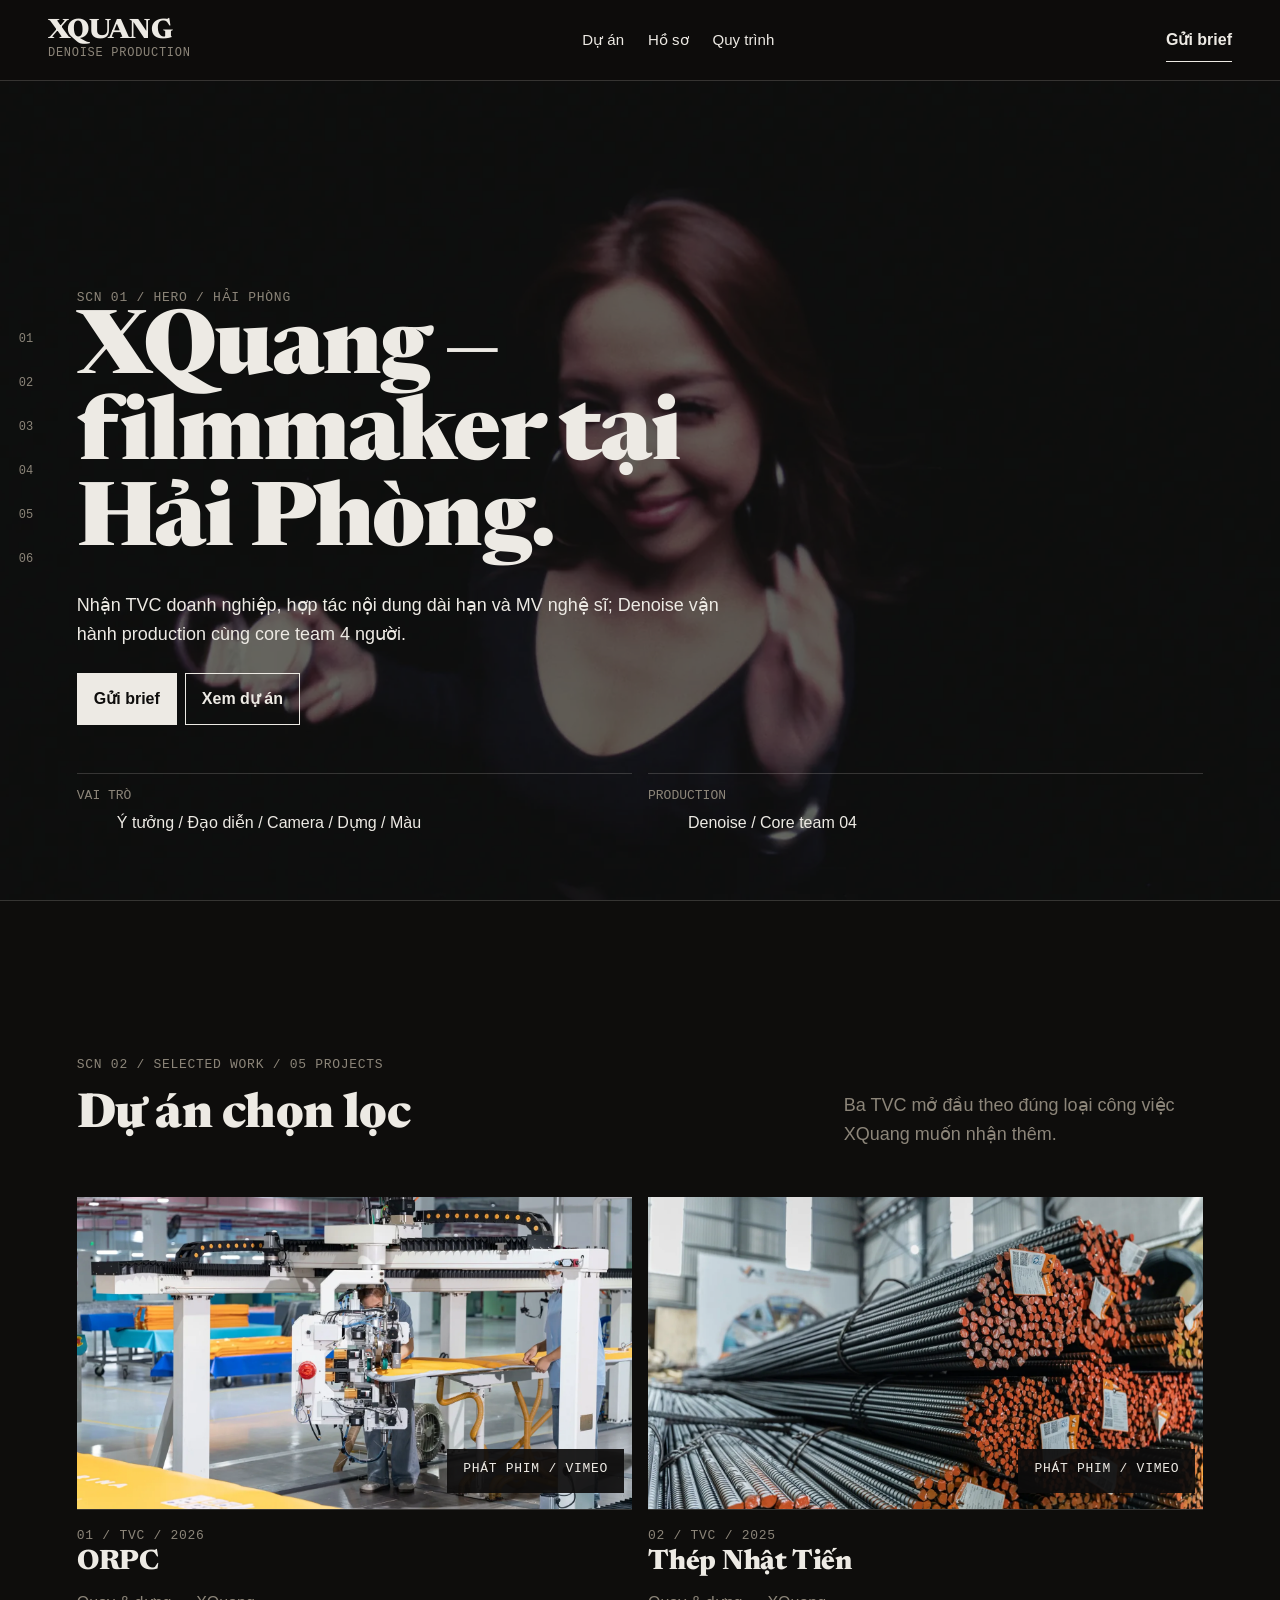
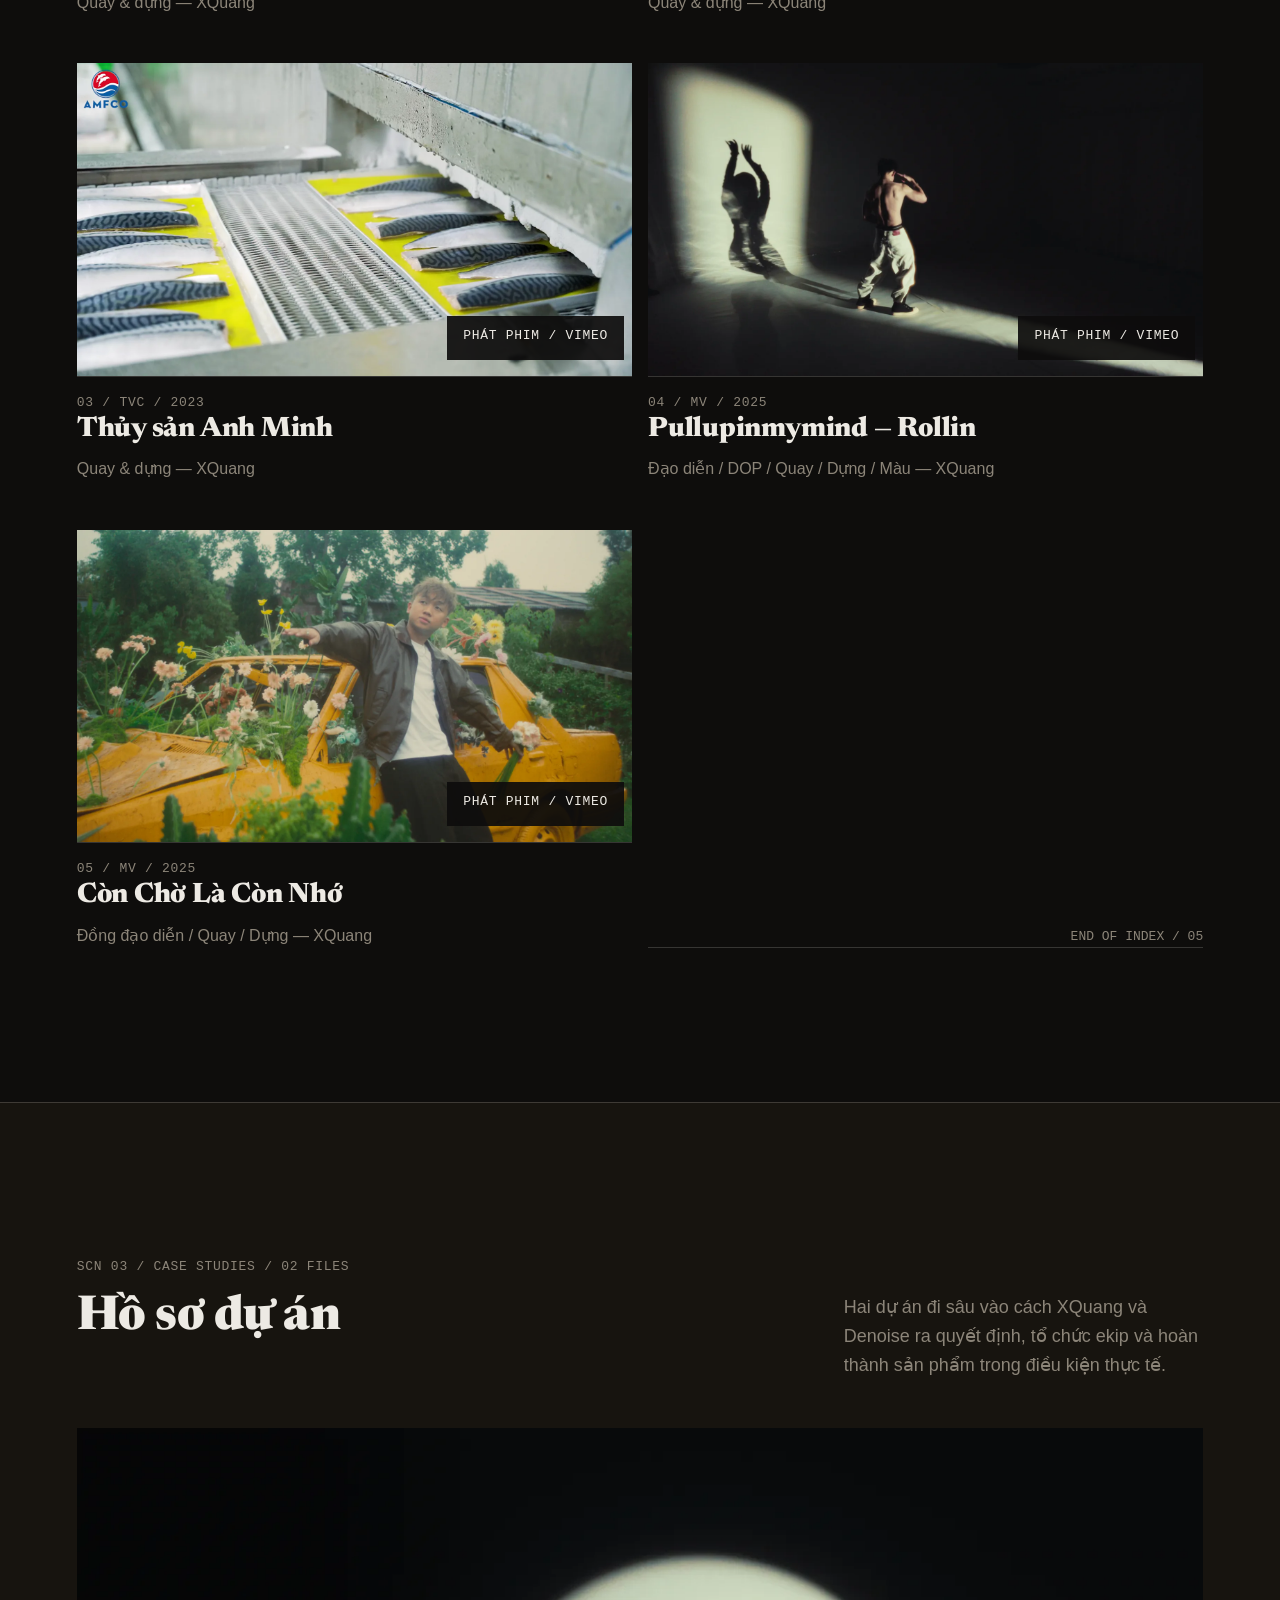
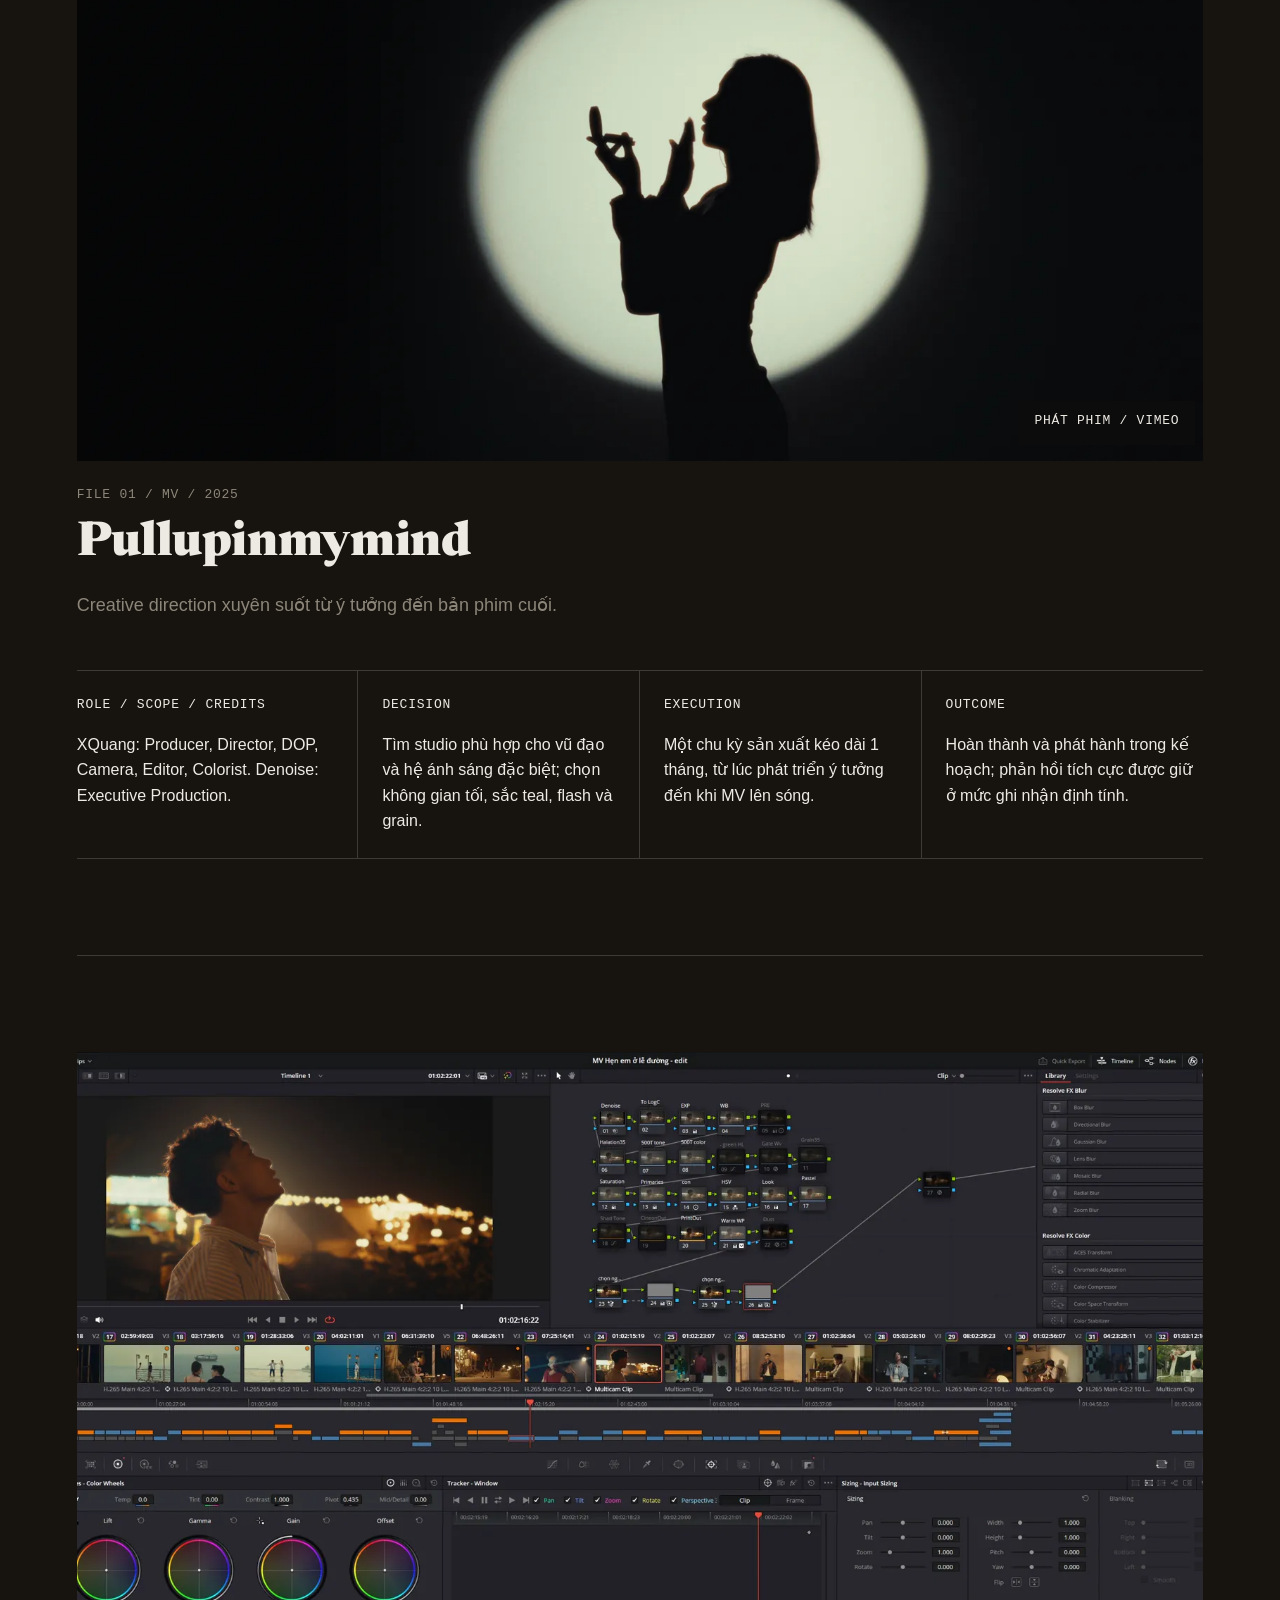
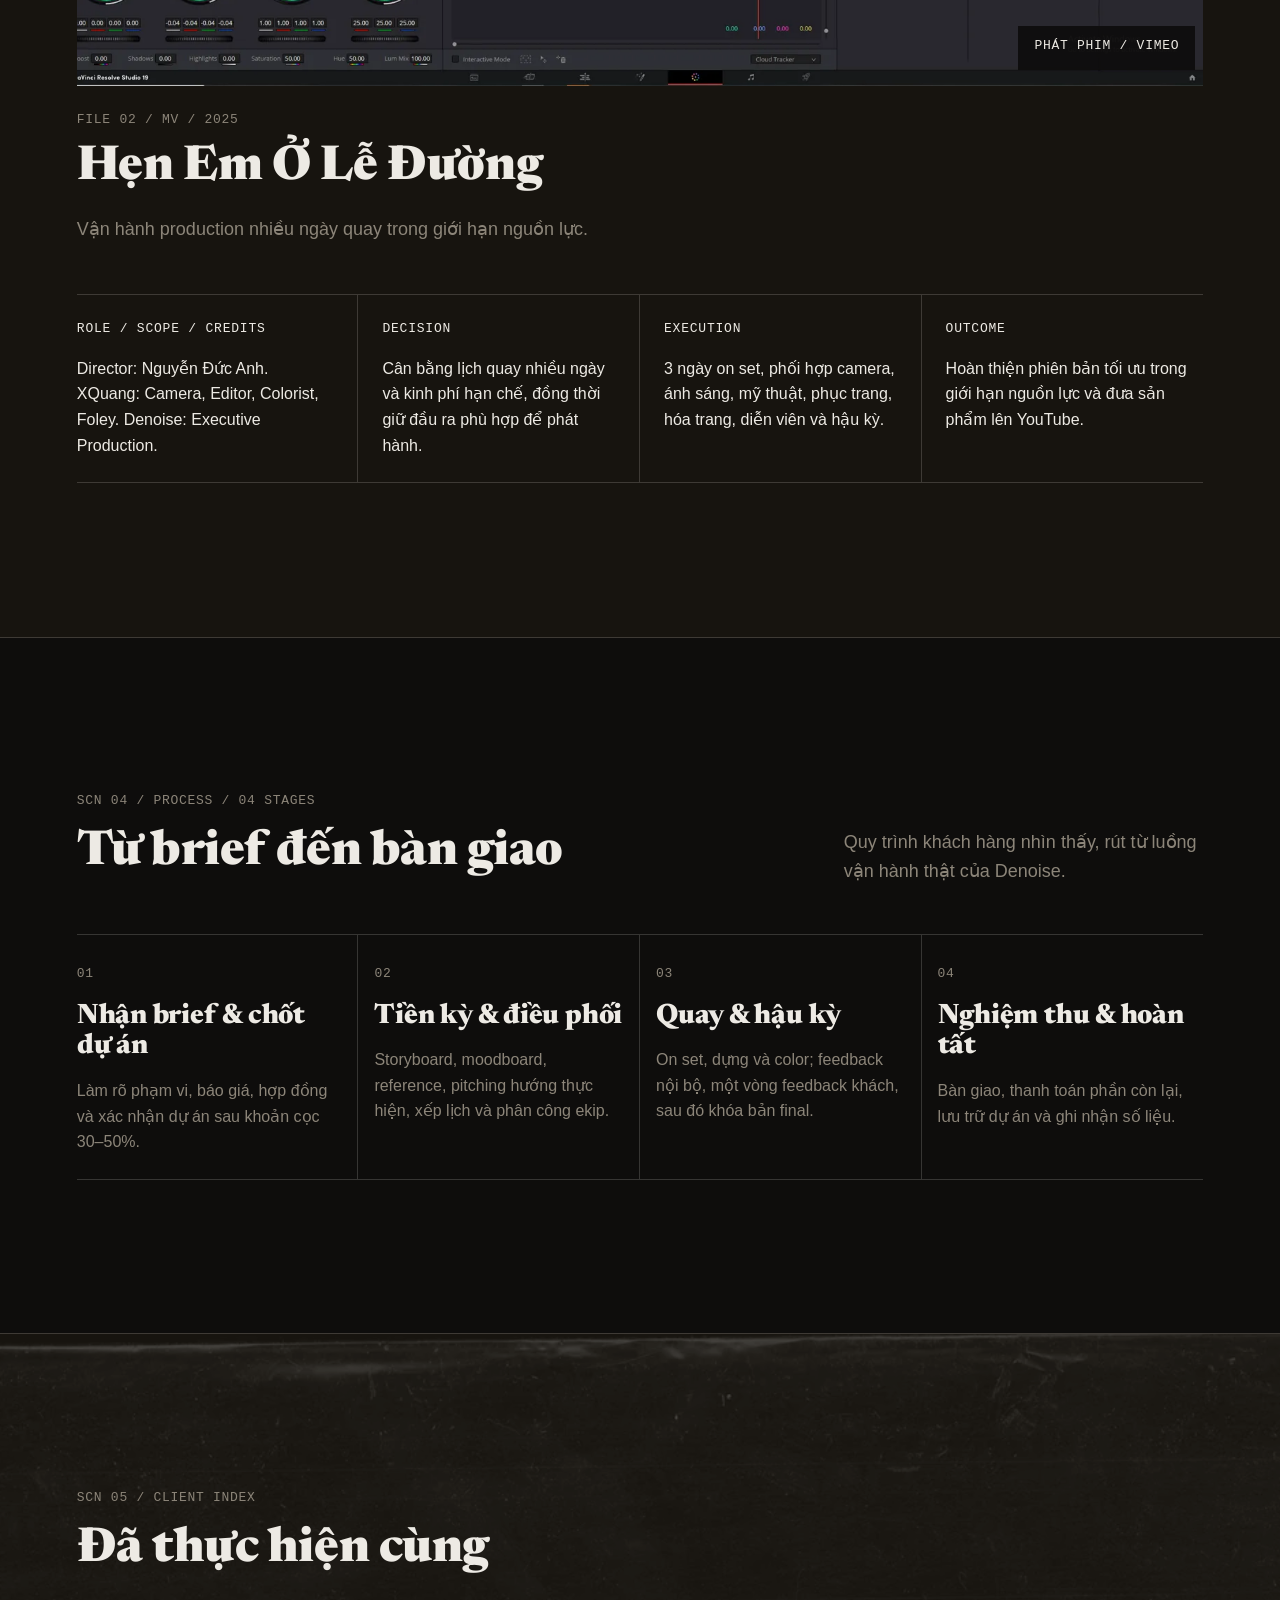
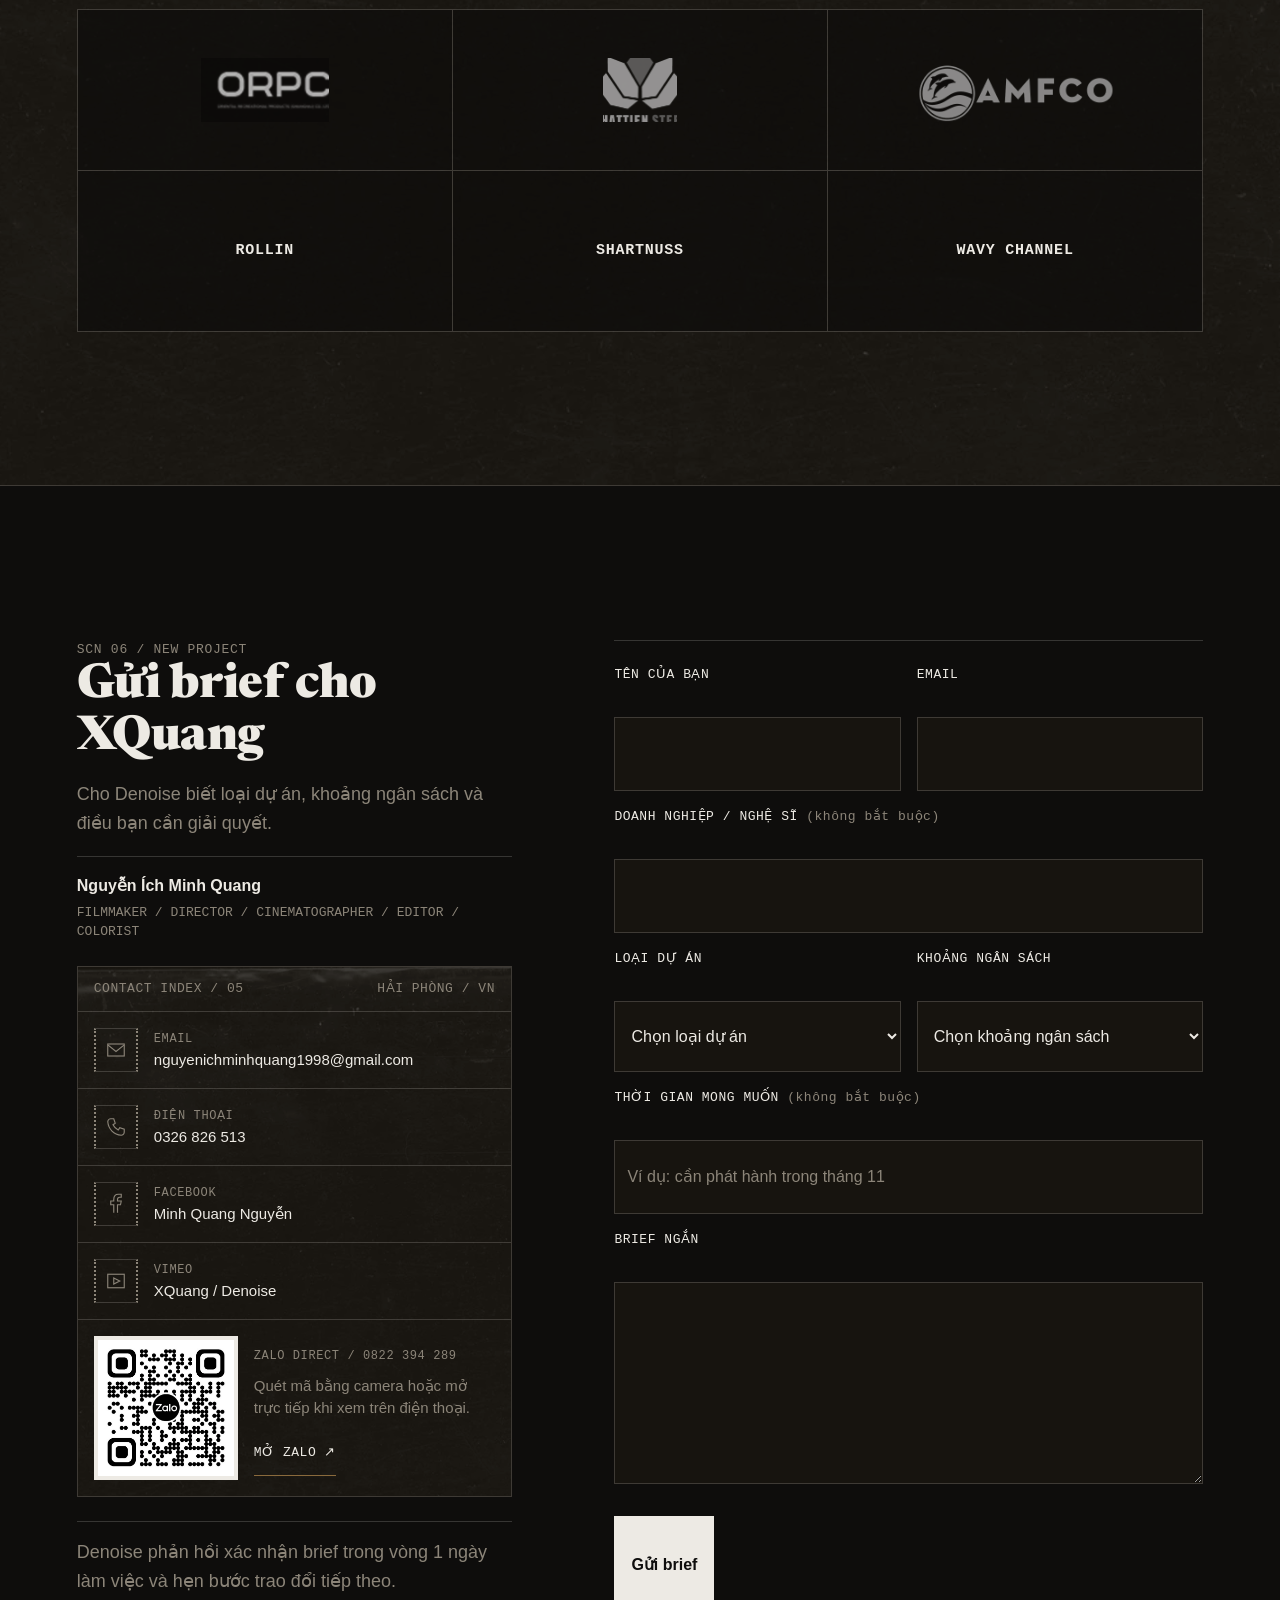
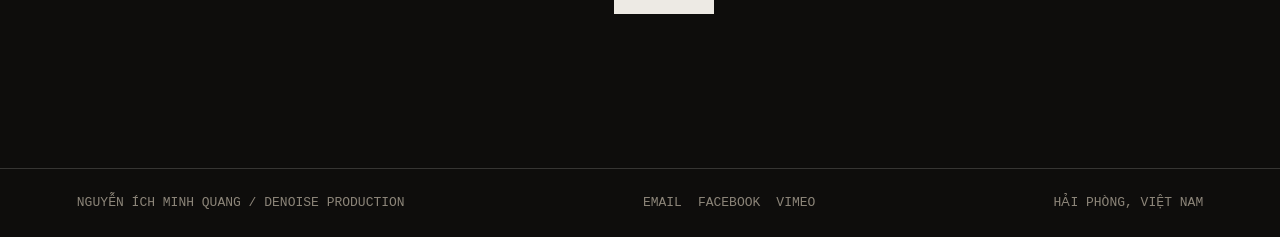
==== index.html @ d40441da "chore: baseline portfolio before final revisions" ====
<!doctype html>
<html lang="vi">
  <head>
    <meta charset="utf-8">
    <meta name="viewport" content="width=device-width, initial-scale=1">
    <meta
      name="description"
      content="Portfolio của XQuang — filmmaker tại Hải Phòng, thực hiện TVC doanh nghiệp, nội dung dài hạn và MV cùng Denoise Production."
    >
    <title>XQuang — Director / Cinematographer</title>
    <link rel="preload" href="assets/images/hero-poster.webp" as="image" type="image/webp" fetchpriority="high">
    <link rel="preload" href="assets/fonts/newsreader-variable.woff2" as="font" type="font/woff2" crossorigin>
    <link rel="stylesheet" href="style.css">
    <script src="script.js" defer></script>
  </head>
  <body>
    <a class="skip-link" href="#main-content">Bỏ qua điều hướng</a>

    <header class="site-header">
      <div class="site-header__inner">
        <a class="brand" href="#hero" aria-label="XQuang / Denoise Production — về đầu trang">
          <span class="brand__name">XQUANG</span>
          <span class="brand__credit">Denoise Production</span>
        </a>

        <nav class="site-nav" aria-label="Điều hướng chính">
          <a href="#selected-work">Dự án</a>
          <a href="#case-studies">Hồ sơ</a>
          <a href="#process">Quy trình</a>
        </nav>

        <a class="header-cta" href="#brief">Gửi brief</a>
      </div>
    </header>

    <nav class="production-rail" aria-label="Production log">
      <a href="#hero" aria-label="01 — Hero">01</a>
      <a href="#selected-work" aria-label="02 — Selected Work">02</a>
      <a href="#case-studies" aria-label="03 — Case Studies">03</a>
      <a href="#process" aria-label="04 — Quy trình">04</a>
      <a href="#clients" aria-label="05 — Khách hàng">05</a>
      <a href="#brief" aria-label="06 — Gửi brief">06</a>
    </nav>

    <main id="main-content" tabindex="-1">
      <section class="hero" id="hero" aria-labelledby="hero-title">
        <div class="hero__media">
          <video
            id="hero-video"
            muted
            loop
            playsinline
            poster="assets/images/hero-poster.webp"
            preload="metadata"
            data-desktop-src="assets/video/hero-desktop.mp4"
            data-mobile-src="assets/video/hero-mobile.mp4"
            aria-hidden="true"
          ></video>
        </div>

        <div class="hero__content page-shell">
          <p class="section-kicker">SCN 01 / HERO / HẢI PHÒNG</p>
          <h1 id="hero-title">XQuang — filmmaker tại Hải Phòng.</h1>
          <p class="hero__positioning">
            Nhận TVC doanh nghiệp, hợp tác nội dung dài hạn và MV nghệ sĩ;
            Denoise vận hành production cùng core team 4 người.
          </p>
          <div class="hero__actions">
            <a class="button button--primary" href="#brief">Gửi brief</a>
            <a class="button button--secondary" href="#selected-work">Xem dự án</a>
          </div>
          <dl class="hero__meta">
            <div>
              <dt>Vai trò</dt>
              <dd>Ý tưởng / Đạo diễn / Camera / Dựng / Màu</dd>
            </div>
            <div>
              <dt>Production</dt>
              <dd>Denoise / Core team 04</dd>
            </div>
          </dl>
        </div>
      </section>

      <section class="section page-shell" id="selected-work" aria-labelledby="work-title">
        <header class="section-heading">
          <p class="section-kicker">SCN 02 / SELECTED WORK / 05 PROJECTS</p>
          <h2 id="work-title">Dự án chọn lọc</h2>
          <p>Ba TVC mở đầu theo đúng loại công việc XQuang muốn nhận thêm.</p>
        </header>

        <div class="work-grid">
          <article class="project-card" id="work-orpc">
            <button
              class="project-card__media video-facade"
              type="button"
              data-vimeo-id="1224514252"
              data-video-title="ORPC — TVC"
              aria-label="Phát TVC ORPC trên Vimeo"
            >
              <img src="assets/images/work-orpc.webp" alt="" width="1600" height="900" loading="lazy" decoding="async">
              <span class="video-facade__label">Phát phim / Vimeo</span>
            </button>
            <div class="project-card__body">
              <p class="project-card__index">01 / TVC / 2026</p>
              <h3>ORPC</h3>
              <p>Quay & dựng — XQuang</p>
            </div>
          </article>

          <article class="project-card" id="work-nhat-tien">
            <button
              class="project-card__media video-facade"
              type="button"
              data-vimeo-id="1224523376"
              data-video-title="Thép Nhật Tiến — TVC"
              aria-label="Phát TVC Thép Nhật Tiến trên Vimeo"
            >
              <img src="assets/images/work-thep-nhat-tien.webp" alt="" width="1600" height="900" loading="lazy" decoding="async">
              <span class="video-facade__label">Phát phim / Vimeo</span>
            </button>
            <div class="project-card__body">
              <p class="project-card__index">02 / TVC / 2025</p>
              <h3>Thép Nhật Tiến</h3>
              <p>Quay & dựng — XQuang</p>
            </div>
          </article>

          <article class="project-card" id="work-anh-minh">
            <button
              class="project-card__media video-facade"
              type="button"
              data-vimeo-id="1224515288"
              data-video-title="Thủy sản Anh Minh — TVC"
              aria-label="Phát TVC Thủy sản Anh Minh trên Vimeo"
            >
              <img src="assets/images/work-thuy-san-anh-minh.webp" alt="" width="1600" height="900" loading="lazy" decoding="async">
              <span class="video-facade__label">Phát phim / Vimeo</span>
            </button>
            <div class="project-card__body">
              <p class="project-card__index">03 / TVC / 2023</p>
              <h3>Thủy sản Anh Minh</h3>
              <p>Quay & dựng — XQuang</p>
            </div>
          </article>

          <article class="project-card" id="work-pullup">
            <button
              class="project-card__media video-facade"
              type="button"
              data-vimeo-id="1224498861"
              data-video-title="Pullupinmymind — Rollin"
              aria-label="Phát MV Pullupinmymind trên Vimeo"
            >
              <img src="assets/images/work-pullupinmymind.webp" alt="" width="1600" height="900" loading="lazy" decoding="async">
              <span class="video-facade__label">Phát phim / Vimeo</span>
            </button>
            <div class="project-card__body">
              <p class="project-card__index">04 / MV / 2025</p>
              <h3>Pullupinmymind — Rollin</h3>
              <p>Đạo diễn / DOP / Quay / Dựng / Màu — XQuang</p>
            </div>
          </article>

          <article class="project-card" id="work-con-cho">
            <button
              class="project-card__media video-facade"
              type="button"
              data-vimeo-id="1224505164"
              data-video-title="Còn Chờ Là Còn Nhớ — MV"
              aria-label="Phát MV Còn Chờ Là Còn Nhớ trên Vimeo"
            >
              <img src="assets/images/work-con-cho-la-con-nho.webp" alt="" width="1600" height="900" loading="lazy" decoding="async">
              <span class="video-facade__label">Phát phim / Vimeo</span>
            </button>
            <div class="project-card__body">
              <p class="project-card__index">05 / MV / 2025</p>
              <h3>Còn Chờ Là Còn Nhớ</h3>
              <p>Đồng đạo diễn / Quay / Dựng — XQuang</p>
            </div>
          </article>

          <div class="work-grid__end" aria-hidden="true">
            <span>END OF INDEX / 05</span>
          </div>
        </div>
      </section>

      <section class="section section--surface" id="case-studies" aria-labelledby="cases-title">
        <div class="page-shell">
          <header class="section-heading">
            <p class="section-kicker">SCN 03 / CASE STUDIES / 02 FILES</p>
            <h2 id="cases-title">Hồ sơ dự án</h2>
            <p>
              Hai dự án đi sâu vào cách XQuang và Denoise ra quyết định,
              tổ chức ekip và hoàn thành sản phẩm trong điều kiện thực tế.
            </p>
          </header>

          <article class="case-study" id="case-pullup" aria-labelledby="case-pullup-title">
            <button
              class="case-study__media video-facade"
              type="button"
              data-vimeo-id="1224498861"
              data-video-title="Pullupinmymind — case study"
              aria-label="Phát case study Pullupinmymind trên Vimeo"
            >
              <img src="assets/images/case-pullupinmymind.webp" alt="" width="1600" height="900" loading="lazy" decoding="async">
              <span class="video-facade__label">Phát phim / Vimeo</span>
            </button>
            <header class="case-study__header">
              <p class="project-card__index">FILE 01 / MV / 2025</p>
              <h3 id="case-pullup-title">Pullupinmymind</h3>
              <p>Creative direction xuyên suốt từ ý tưởng đến bản phim cuối.</p>
            </header>
            <div class="case-study__facts">
              <section>
                <h4>Role / Scope / Credits</h4>
                <p>XQuang: Producer, Director, DOP, Camera, Editor, Colorist. Denoise: Executive Production.</p>
              </section>
              <section>
                <h4>Decision</h4>
                <p>Tìm studio phù hợp cho vũ đạo và hệ ánh sáng đặc biệt; chọn không gian tối, sắc teal, flash và grain.</p>
              </section>
              <section>
                <h4>Execution</h4>
                <p>Một chu kỳ sản xuất kéo dài 1 tháng, từ lúc phát triển ý tưởng đến khi MV lên sóng.</p>
              </section>
              <section>
                <h4>Outcome</h4>
                <p>Hoàn thành và phát hành trong kế hoạch; phản hồi tích cực được giữ ở mức ghi nhận định tính.</p>
              </section>
            </div>
          </article>

          <article class="case-study" id="case-wedding" aria-labelledby="case-wedding-title">
            <button
              class="case-study__media video-facade"
              type="button"
              data-vimeo-id="1224505663"
              data-video-title="Hẹn Em Ở Lễ Đường — case study"
              aria-label="Phát case study Hẹn Em Ở Lễ Đường trên Vimeo"
            >
              <img src="assets/images/case-hen-em-o-le-duong.webp" alt="" width="1600" height="900" loading="lazy" decoding="async">
              <span class="video-facade__label">Phát phim / Vimeo</span>
            </button>
            <header class="case-study__header">
              <p class="project-card__index">FILE 02 / MV / 2025</p>
              <h3 id="case-wedding-title">Hẹn Em Ở Lễ Đường</h3>
              <p>Vận hành production nhiều ngày quay trong giới hạn nguồn lực.</p>
            </header>
            <div class="case-study__facts">
              <section>
                <h4>Role / Scope / Credits</h4>
                <p>Director: Nguyễn Đức Anh. XQuang: Camera, Editor, Colorist, Foley. Denoise: Executive Production.</p>
              </section>
              <section>
                <h4>Decision</h4>
                <p>Cân bằng lịch quay nhiều ngày và kinh phí hạn chế, đồng thời giữ đầu ra phù hợp để phát hành.</p>
              </section>
              <section>
                <h4>Execution</h4>
                <p>3 ngày on set, phối hợp camera, ánh sáng, mỹ thuật, phục trang, hóa trang, diễn viên và hậu kỳ.</p>
              </section>
              <section>
                <h4>Outcome</h4>
                <p>Hoàn thiện phiên bản tối ưu trong giới hạn nguồn lực và đưa sản phẩm lên YouTube.</p>
              </section>
            </div>
          </article>
        </div>
      </section>

      <section class="section page-shell" id="process" aria-labelledby="process-title">
        <header class="section-heading">
          <p class="section-kicker">SCN 04 / PROCESS / 04 STAGES</p>
          <h2 id="process-title">Từ brief đến bàn giao</h2>
          <p>Quy trình khách hàng nhìn thấy, rút từ luồng vận hành thật của Denoise.</p>
        </header>

        <ol class="process-list">
          <li>
            <span class="process-list__number">01</span>
            <h3>Nhận brief & chốt dự án</h3>
            <p>Làm rõ phạm vi, báo giá, hợp đồng và xác nhận dự án sau khoản cọc 30–50%.</p>
          </li>
          <li>
            <span class="process-list__number">02</span>
            <h3>Tiền kỳ & điều phối</h3>
            <p>Storyboard, moodboard, reference, pitching hướng thực hiện, xếp lịch và phân công ekip.</p>
          </li>
          <li>
            <span class="process-list__number">03</span>
            <h3>Quay & hậu kỳ</h3>
            <p>On set, dựng và color; feedback nội bộ, một vòng feedback khách, sau đó khóa bản final.</p>
          </li>
          <li>
            <span class="process-list__number">04</span>
            <h3>Nghiệm thu & hoàn tất</h3>
            <p>Bàn giao, thanh toán phần còn lại, lưu trữ dự án và ghi nhận số liệu.</p>
          </li>
        </ol>
      </section>

      <section class="section section--surface section--texture" id="clients" aria-labelledby="clients-title">
        <div class="page-shell">
          <header class="section-heading section-heading--compact">
            <p class="section-kicker">SCN 05 / CLIENT INDEX</p>
            <h2 id="clients-title">Đã thực hiện cùng</h2>
          </header>

          <ul class="client-grid" aria-label="Khách hàng và nghệ sĩ đã thực hiện cùng">
            <li>
              <a class="client-tile" href="#work-orpc" aria-label="Xem dự án ORPC">
                <img class="client-tile__project" src="assets/images/work-orpc.webp" alt="" width="1600" height="900" loading="lazy" decoding="async">
                <img class="client-grid__image" src="assets/logos/client-orpc.webp" alt="" width="600" height="300" loading="lazy" decoding="async">
                <span class="client-tile__action">Xem TVC / 2026</span>
              </a>
            </li>
            <li>
              <a class="client-tile" href="#work-nhat-tien" aria-label="Xem dự án Thép Nhật Tiến">
                <img class="client-tile__project" src="assets/images/work-thep-nhat-tien.webp" alt="" width="1600" height="900" loading="lazy" decoding="async">
                <img class="client-grid__image" src="assets/logos/client-nhat-tien.webp" alt="" width="600" height="516" loading="lazy" decoding="async">
                <span class="client-tile__action">Xem TVC / 2025</span>
              </a>
            </li>
            <li>
              <a class="client-tile" href="#work-anh-minh" aria-label="Xem dự án Thủy sản Anh Minh — AMFCO">
                <img class="client-tile__project" src="assets/images/work-thuy-san-anh-minh.webp" alt="" width="1600" height="900" loading="lazy" decoding="async">
                <img class="client-grid__image" src="assets/logos/client-amfco.webp" alt="" width="900" height="284" loading="lazy" decoding="async">
                <span class="client-tile__action">Xem TVC / 2023</span>
              </a>
            </li>
            <li>
              <a class="client-tile" href="#work-pullup" aria-label="Xem MV Pullupinmymind của Rollin">
                <img class="client-tile__project" src="assets/images/work-pullupinmymind.webp" alt="" width="1600" height="900" loading="lazy" decoding="async">
                <span class="client-tile__wordmark">ROLLIN</span>
                <span class="client-tile__action">Xem MV / 2025</span>
              </a>
            </li>
            <li>
              <a class="client-tile" href="#case-wedding" aria-label="Xem hồ sơ dự án Hẹn Em Ở Lễ Đường của Shartnuss">
                <img class="client-tile__project" src="assets/images/case-hen-em-o-le-duong.webp" alt="" width="1600" height="900" loading="lazy" decoding="async">
                <span class="client-tile__wordmark">SHARTNUSS</span>
                <span class="client-tile__action">Xem hồ sơ / 2025</span>
              </a>
            </li>
            <li>
              <a class="client-tile client-tile--text" href="https://vimeo.com/1224502000" target="_blank" rel="noreferrer" aria-label="Xem MV Tết Về Hải Phòng của Wavy Channel trên Vimeo">
                <span class="client-tile__wordmark">WAVY CHANNEL</span>
                <span class="client-tile__action">Xem Vimeo / 2026</span>
              </a>
            </li>
          </ul>
        </div>
      </section>

      <section class="section brief-section page-shell" id="brief" aria-labelledby="brief-title">
        <div class="brief-section__intro">
          <p class="section-kicker">SCN 06 / NEW PROJECT</p>
          <h2 id="brief-title">Gửi brief cho XQuang</h2>
          <p>
            Cho Denoise biết loại dự án, khoảng ngân sách và điều bạn cần giải quyết.
          </p>
          <p class="brief-section__identity">
            <strong>Nguyễn Ích Minh Quang</strong>
            <span>Filmmaker / Director / Cinematographer / Editor / Colorist</span>
          </p>

          <aside class="contact-panel" aria-labelledby="contact-title">
            <div class="contact-panel__heading">
              <p id="contact-title">CONTACT INDEX / 05</p>
              <span>Hải Phòng / VN</span>
            </div>

            <ul class="contact-list">
              <li>
                <a class="contact-link" href="mailto:nguyenichminhquang1998@gmail.com">
                  <span class="contact-icon" aria-hidden="true">
                    <svg viewBox="0 0 32 32" focusable="false">
                      <rect x="5" y="8" width="22" height="16"></rect>
                      <path d="m6 10 10 8 10-8"></path>
                    </svg>
                  </span>
                  <span class="contact-link__copy">
                    <span class="contact-link__label">Email</span>
                    <span class="contact-link__value">nguyenichminhquang1998@gmail.com</span>
                  </span>
                </a>
              </li>
              <li>
                <a class="contact-link" href="tel:+84326826513">
                  <span class="contact-icon" aria-hidden="true">
                    <svg viewBox="0 0 32 32" focusable="false">
                      <path d="M9 5h4l2 6-3 2c2 4 3 5 7 7l2-3 6 2v4c0 2-2 4-4 4C13 26 6 19 5 9c0-2 2-4 4-4Z"></path>
                    </svg>
                  </span>
                  <span class="contact-link__copy">
                    <span class="contact-link__label">Điện thoại</span>
                    <span class="contact-link__value">0326 826 513</span>
                  </span>
                </a>
              </li>
              <li>
                <a class="contact-link" href="https://www.facebook.com/minhquang.nguyen.1675/" target="_blank" rel="noreferrer">
                  <span class="contact-icon" aria-hidden="true">
                    <svg viewBox="0 0 32 32" focusable="false">
                      <path d="M18 27V17h4l1-5h-5v-2c0-2 1-3 3-3h2V3h-4c-4 0-6 3-6 7v2H9v5h4v10"></path>
                    </svg>
                  </span>
                  <span class="contact-link__copy">
                    <span class="contact-link__label">Facebook</span>
                    <span class="contact-link__value">Minh Quang Nguyễn</span>
                  </span>
                </a>
              </li>
              <li>
                <a class="contact-link" href="https://vimeo.com/user40282194" target="_blank" rel="noreferrer">
                  <span class="contact-icon" aria-hidden="true">
                    <svg viewBox="0 0 32 32" focusable="false">
                      <rect x="5" y="7" width="22" height="18"></rect>
                      <path d="m13 12 8 4-8 4Z"></path>
                    </svg>
                  </span>
                  <span class="contact-link__copy">
                    <span class="contact-link__label">Vimeo</span>
                    <span class="contact-link__value">XQuang / Denoise</span>
                  </span>
                </a>
              </li>
            </ul>

            <div class="contact-qr">
              <a class="contact-qr__image" href="https://zalo.me/0822394289" target="_blank" rel="noreferrer" aria-label="Mở Zalo của Nguyễn Ích Minh Quang">
                <img src="assets/images/zalo-qr.webp" alt="Mã QR Zalo của Nguyễn Ích Minh Quang" width="540" height="540" loading="lazy" decoding="async">
              </a>
              <div class="contact-qr__copy">
                <span class="contact-qr__label">ZALO DIRECT / 0822 394 289</span>
                <p>Quét mã bằng camera hoặc mở trực tiếp khi xem trên điện thoại.</p>
                <a class="contact-qr__link" href="https://zalo.me/0822394289" target="_blank" rel="noreferrer">Mở Zalo <span aria-hidden="true">↗</span></a>
              </div>
            </div>
          </aside>

          <p class="response-note">
            Denoise phản hồi xác nhận brief trong vòng 1 ngày làm việc và hẹn bước trao đổi tiếp theo.
          </p>
        </div>

        <form
          class="brief-form"
          name="project-brief"
          method="POST"
          data-netlify="true"
          netlify-honeypot="bot-field"
        >
          <input type="hidden" name="form-name" value="project-brief">
          <p class="honeypot" hidden>
            <label>Không điền trường này nếu bạn là người: <input name="bot-field"></label>
          </p>

          <div class="form-field">
            <label for="name">Tên của bạn</label>
            <input id="name" name="name" type="text" autocomplete="name" required>
          </div>

          <div class="form-field">
            <label for="email">Email</label>
            <input id="email" name="email" type="email" autocomplete="email" required>
          </div>

          <div class="form-field form-field--wide">
            <label for="organization">Doanh nghiệp / Nghệ sĩ <span>(không bắt buộc)</span></label>
            <input id="organization" name="organization" type="text" autocomplete="organization">
          </div>

          <div class="form-field">
            <label for="project-type">Loại dự án</label>
            <select id="project-type" name="project-type" required>
              <option value="">Chọn loại dự án</option>
              <option value="tvc-doanh-nghiep">TVC doanh nghiệp</option>
              <option value="retainer">Nội dung định kỳ / Retainer</option>
              <option value="mv">MV nghệ sĩ</option>
              <option value="khac">Khác</option>
            </select>
          </div>

          <div class="form-field">
            <label for="budget">Khoảng ngân sách</label>
            <select id="budget" name="budget" required>
              <option value="">Chọn khoảng ngân sách</option>
              <option value="10-20">10–20 triệu</option>
              <option value="20-30">20–30 triệu</option>
              <option value="tren-30">Trên 30 triệu</option>
              <option value="chua-xac-dinh">Chưa xác định</option>
            </select>
          </div>

          <div class="form-field form-field--wide">
            <label for="timeline">Thời gian mong muốn <span>(không bắt buộc)</span></label>
            <input id="timeline" name="timeline" type="text" placeholder="Ví dụ: cần phát hành trong tháng 11">
          </div>

          <div class="form-field form-field--wide">
            <label for="message">Brief ngắn</label>
            <textarea id="message" name="message" rows="6" required></textarea>
          </div>

          <div class="form-field form-field--wide form-submit">
            <button class="button button--primary" type="submit">Gửi brief</button>
          </div>
        </form>
      </section>
    </main>

    <footer class="site-footer">
      <div class="page-shell site-footer__inner">
        <p>Nguyễn Ích Minh Quang / Denoise Production</p>
        <nav class="site-footer__links" aria-label="Liên hệ nhanh">
          <a href="mailto:nguyenichminhquang1998@gmail.com">Email</a>
          <a href="https://www.facebook.com/minhquang.nguyen.1675/" target="_blank" rel="noreferrer">Facebook</a>
          <a href="https://vimeo.com/user40282194" target="_blank" rel="noreferrer">Vimeo</a>
        </nav>
        <p>Hải Phòng, Việt Nam</p>
      </div>
    </footer>
  </body>
</html>
---- style.css ----
@font-face {
  font-family: "Newsreader";
  src: url("assets/fonts/newsreader-variable.woff2") format("woff2");
  font-style: normal;
  font-weight: 200 800;
  font-display: swap;
}

:root {
  color-scheme: dark;
  --bg: #0e0d0c;
  --surface: #17140f;
  --text: #edeae4;
  --muted: #8c8579;
  --accent: #8a6a3c;
  --error: #c0392b;
  --success: #4a7a5c;
  --line: rgb(237 234 228 / 18%);
  --page-width: 88rem;
  --gutter: clamp(1rem, 4vw, 3rem);
  --font-display: "Newsreader", Georgia, serif;
  --font-body: "Segoe UI", Arial, sans-serif;
  --font-mono: ui-monospace, SFMono-Regular, Menlo, Consolas, monospace;
}

*,
*::before,
*::after {
  box-sizing: border-box;
}

html {
  background: var(--bg);
}

body {
  margin: 0;
  background: var(--bg);
  color: var(--text);
  font-family: var(--font-body);
  font-size: 1rem;
  line-height: 1.6;
}

img,
video,
iframe {
  display: block;
  max-width: 100%;
}

a {
  color: inherit;
  text-decoration: none;
}

button,
input,
select,
textarea {
  color: inherit;
  font: inherit;
}

button,
a,
input,
select,
textarea {
  -webkit-tap-highlight-color: transparent;
}

:focus-visible {
  outline: 2px solid var(--accent);
  outline-offset: 4px;
}

h1,
h2,
h3,
h4,
p,
dl,
dd {
  margin-top: 0;
}

h1,
h2,
h3 {
  font-family: var(--font-display);
  font-optical-sizing: auto;
  font-weight: 800;
}

h1 {
  max-width: 12ch;
  margin-bottom: 1.5rem;
  font-size: clamp(3rem, 11vw, 5.5rem);
  line-height: 0.98;
  letter-spacing: -0.02em;
}

h2 {
  margin-bottom: 1rem;
  font-size: clamp(2.25rem, 7vw, 3rem);
  line-height: 1.08;
  letter-spacing: -0.01em;
}

h3 {
  font-size: clamp(1.125rem, 3vw, 1.75rem);
  line-height: 1.1;
  letter-spacing: -0.008em;
}

h4 {
  margin-bottom: 1rem;
  font-family: var(--font-mono);
  font-size: 0.8125rem;
  font-weight: 500;
  letter-spacing: 0.06em;
  text-transform: uppercase;
}

.page-shell {
  width: min(100%, var(--page-width));
  margin-inline: auto;
  padding-inline: var(--gutter);
}

section[id],
article[id] {
  scroll-margin-top: 6rem;
}

.skip-link {
  position: fixed;
  z-index: 100;
  top: -5rem;
  left: 1rem;
  padding: 0.75rem 1rem;
  background: var(--text);
  color: var(--bg);
}

.skip-link:focus {
  top: 1rem;
}

.site-header {
  position: sticky;
  z-index: 20;
  top: 0;
  border-bottom: 1px solid var(--line);
  background: rgb(14 13 12 / 94%);
}

.site-header__inner {
  display: flex;
  min-height: 5rem;
  align-items: center;
  justify-content: space-between;
  gap: 1rem;
  width: min(100%, var(--page-width));
  margin-inline: auto;
  padding-inline: var(--gutter);
}

.brand {
  display: inline-grid;
  min-height: 3.5rem;
  align-content: center;
  gap: 0.125rem;
}

.brand__name {
  font-family: var(--font-display);
  font-size: clamp(1.375rem, 3vw, 1.75rem);
  font-optical-sizing: auto;
  font-weight: 800;
  line-height: 0.9;
  letter-spacing: -0.025em;
  transition: color 700ms cubic-bezier(0.16, 1, 0.3, 1), transform 700ms cubic-bezier(0.16, 1, 0.3, 1);
}

.brand__credit {
  display: block;
  color: var(--muted);
  font-family: var(--font-mono);
  font-size: clamp(0.625rem, 1.4vw, 0.75rem);
  letter-spacing: 0.06em;
  line-height: 1.2;
  text-transform: uppercase;
  transition: color 700ms cubic-bezier(0.16, 1, 0.3, 1), transform 700ms cubic-bezier(0.16, 1, 0.3, 1);
}

.brand:hover .brand__name,
.brand:focus-visible .brand__name {
  color: var(--accent);
  transform: translateY(-2px);
}

.brand:hover .brand__credit,
.brand:focus-visible .brand__credit {
  color: var(--text);
  transform: translateY(2px);
}

.site-nav {
  display: none;
  align-items: center;
  gap: 1.5rem;
  font-size: 0.9375rem;
}

.site-nav a,
.header-cta {
  display: inline-flex;
  min-height: 2.75rem;
  align-items: center;
}

.header-cta {
  border-bottom: 1px solid currentColor;
  font-weight: 700;
}

.production-rail {
  display: none;
}

.hero {
  position: relative;
  display: grid;
  min-height: calc(100vh - 5rem);
  min-height: calc(100svh - 5rem);
  overflow: hidden;
  align-items: end;
  border-bottom: 1px solid var(--line);
}

.hero__media {
  position: absolute;
  inset: 0;
  background: var(--surface);
}

.hero__media video {
  width: 100%;
  height: 100%;
  object-fit: cover;
  object-position: center;
}

.hero__media::after {
  position: absolute;
  inset: 0;
  background: rgb(14 13 12 / 58%);
  content: "";
}

.hero__content {
  position: relative;
  z-index: 1;
  padding-top: 6rem;
  padding-bottom: 3rem;
}

.section-kicker,
.project-card__index,
.process-list__number {
  font-family: var(--font-mono);
  font-size: 0.8125rem;
  letter-spacing: 0.055em;
  text-transform: uppercase;
}

.section-kicker,
.project-card__index {
  margin-bottom: 0;
}

.section-kicker,
.project-card__index,
.process-list__number {
  color: var(--muted);
}

.hero__positioning {
  max-width: 42rem;
  margin-bottom: 1.5rem;
  font-size: 1.125rem;
}

.hero__actions {
  display: flex;
  flex-wrap: wrap;
  gap: 0.5rem;
  margin-bottom: 3rem;
}

.button {
  display: inline-flex;
  min-height: 2.75rem;
  align-items: center;
  justify-content: center;
  border: 1px solid var(--text);
  padding: 0.75rem 1rem;
  background: transparent;
  cursor: pointer;
  font-weight: 700;
}

.button--primary {
  background: var(--text);
  color: var(--bg);
}

.button--secondary {
  color: var(--text);
}

.hero__meta {
  display: grid;
  gap: 1rem;
  margin-bottom: 0;
}

.hero__meta div {
  padding-top: 0.75rem;
  border-top: 1px solid var(--line);
}

.hero__meta dt {
  margin-bottom: 0.25rem;
  color: var(--muted);
  font-family: var(--font-mono);
  font-size: 0.8125rem;
  text-transform: uppercase;
}

.hero__meta dd {
  margin-bottom: 0;
}

.video-facade {
  position: relative;
  display: block;
  width: 100%;
  overflow: hidden;
  border: 0;
  padding: 0;
  background: var(--surface);
  color: var(--text);
  cursor: pointer;
}

.video-facade::after {
  position: absolute;
  inset: 0;
  border: 1px solid transparent;
  content: "";
  pointer-events: none;
}

.video-facade:hover::after,
.video-facade:focus-visible::after {
  border-color: var(--accent);
}

.video-facade--player {
  cursor: default;
}

.video-facade--player::after {
  content: none;
}

.video-facade img,
.video-facade iframe {
  width: 100%;
  height: 100%;
}

.video-facade img {
  object-fit: cover;
}

.video-facade iframe {
  border: 0;
}

.video-facade__label {
  position: absolute;
  z-index: 1;
  right: 0.5rem;
  bottom: 1rem;
  min-height: 2.75rem;
  padding: 0.75rem 1rem;
  background: rgb(14 13 12 / 92%);
  color: var(--text);
  font-family: var(--font-mono);
  font-size: 0.8125rem;
  letter-spacing: 0.055em;
  line-height: 1.25;
  text-transform: uppercase;
}

.section {
  padding-top: clamp(6rem, 12vw, 10rem);
  padding-bottom: clamp(6rem, 12vw, 10rem);
}

.section--surface {
  border-block: 1px solid var(--line);
  background: var(--surface);
}

.section--texture {
  position: relative;
  isolation: isolate;
  overflow: hidden;
}

.section--texture::before {
  position: absolute;
  z-index: 0;
  inset: -8px 0;
  background: center / cover no-repeat url("assets/images/denoise-texture.webp");
  content: "";
  mix-blend-mode: screen;
  opacity: 0.24;
  pointer-events: none;
  animation: denoise-grain-shift 800ms cubic-bezier(0.16, 1, 0.3, 1) infinite alternate;
}

.section--texture > .page-shell {
  position: relative;
  z-index: 1;
}

.section-heading {
  display: grid;
  gap: 1rem;
  margin-bottom: 3rem;
}

.section-heading > p:last-child {
  max-width: 42rem;
  margin-bottom: 0;
  color: var(--muted);
  font-size: 1.125rem;
}

.section-heading--compact {
  margin-bottom: 2rem;
}

.work-grid {
  display: grid;
  gap: 3rem 1rem;
}

.project-card__media,
.case-study__media {
  aspect-ratio: 16 / 9;
}

.project-card__body {
  padding-top: 1rem;
  border-top: 1px solid var(--line);
}

.project-card__body h3 {
  margin-bottom: 0.75rem;
}

.project-card__body > p:last-child {
  margin-bottom: 0;
  color: var(--muted);
}

.work-grid__end {
  display: flex;
  min-height: 8rem;
  align-items: end;
  justify-content: end;
  border-bottom: 1px solid var(--line);
  color: var(--muted);
  font-family: var(--font-mono);
  font-size: 0.8125rem;
}

.case-study + .case-study {
  margin-top: 6rem;
  padding-top: 6rem;
  border-top: 1px solid var(--line);
}

.case-study__header {
  display: grid;
  gap: 0.75rem;
  padding-top: 1.5rem;
}

.case-study__header h3 {
  margin-bottom: 0.5rem;
  font-size: clamp(2rem, 6vw, 3rem);
}

.case-study__header > p:last-child {
  max-width: 42rem;
  color: var(--muted);
  font-size: 1.125rem;
}

.case-study__facts {
  display: grid;
  margin-top: 2rem;
  border-top: 1px solid var(--line);
}

.case-study__facts section {
  padding-block: 1.5rem;
  border-bottom: 1px solid var(--line);
}

.case-study__facts section p {
  margin-bottom: 0;
}

.process-list {
  display: grid;
  margin: 0;
  padding: 0;
  border-top: 1px solid var(--line);
  list-style: none;
}

.process-list li {
  padding-block: 1.5rem;
  border-bottom: 1px solid var(--line);
}

.process-list h3 {
  margin-block: 1rem;
}

.process-list p {
  margin-bottom: 0;
  color: var(--muted);
}

.client-grid {
  display: grid;
  margin: 0;
  padding: 0;
  border-top: 1px solid var(--line);
  border-left: 1px solid var(--line);
  grid-template-columns: repeat(2, minmax(0, 1fr));
  list-style: none;
}

.client-grid li {
  min-height: 10rem;
  border-right: 1px solid var(--line);
  border-bottom: 1px solid var(--line);
}

.client-tile {
  position: relative;
  display: flex;
  min-height: 10rem;
  width: 100%;
  overflow: hidden;
  align-items: center;
  justify-content: center;
  padding: 1.5rem;
  background: rgb(14 13 12 / 72%);
  color: var(--muted);
  font-family: var(--font-mono);
  font-size: 0.8125rem;
  text-align: center;
}

.client-tile::after {
  position: absolute;
  z-index: 0;
  inset: 0;
  background: rgb(14 13 12 / 62%);
  content: "";
  opacity: 0;
  transition: opacity 700ms cubic-bezier(0.16, 1, 0.3, 1);
}

.client-tile__project {
  position: absolute;
  inset: 0;
  width: 100%;
  height: 100%;
  object-fit: cover;
  opacity: 0;
  transform: translateY(8px);
  transition: opacity 700ms cubic-bezier(0.16, 1, 0.3, 1), transform 700ms cubic-bezier(0.16, 1, 0.3, 1);
}

.client-tile__wordmark,
.client-grid__image,
.client-tile__action {
  position: relative;
  z-index: 1;
}

.client-tile__wordmark {
  color: var(--text);
  font-size: 0.9375rem;
  font-weight: 700;
  letter-spacing: 0.05em;
  transition: color 700ms cubic-bezier(0.16, 1, 0.3, 1), transform 700ms cubic-bezier(0.16, 1, 0.3, 1);
}

.client-tile__action {
  position: absolute;
  right: 0.75rem;
  bottom: 0.75rem;
  color: var(--text);
  font-size: 0.75rem;
  opacity: 0;
  transform: translateY(8px);
  transition: opacity 700ms cubic-bezier(0.16, 1, 0.3, 1), transform 700ms cubic-bezier(0.16, 1, 0.3, 1);
}

.client-tile:hover::after,
.client-tile:focus-visible::after,
.client-tile:hover .client-tile__project,
.client-tile:focus-visible .client-tile__project,
.client-tile:hover .client-tile__action,
.client-tile:focus-visible .client-tile__action {
  opacity: 1;
  transform: translateY(0);
}

.client-tile:hover .client-tile__wordmark,
.client-tile:focus-visible .client-tile__wordmark,
.client-tile:hover .client-grid__image,
.client-tile:focus-visible .client-grid__image {
  transform: translateY(-4px);
}

.client-tile--text:hover .client-tile__wordmark,
.client-tile--text:focus-visible .client-tile__wordmark {
  color: var(--accent);
}

.client-grid__image {
  width: auto;
  max-width: 68%;
  height: auto;
  max-height: 4rem;
  object-fit: contain;
  filter: grayscale(1) invert(1);
  mix-blend-mode: screen;
  opacity: 0.72;
  transition: transform 700ms cubic-bezier(0.16, 1, 0.3, 1);
}

.brief-section {
  display: grid;
  gap: 3rem;
}

.brief-section__intro > p:not(.section-kicker) {
  max-width: 34rem;
  color: var(--muted);
  font-size: 1.125rem;
}

.brief-section__identity {
  display: grid;
  gap: 0.25rem;
  padding-top: 1rem;
  border-top: 1px solid var(--line);
}

.brief-section__identity strong {
  color: var(--text);
  font-size: 1rem;
}

.brief-section__identity span {
  font-family: var(--font-mono);
  font-size: 0.8125rem;
  line-height: 1.5;
  text-transform: uppercase;
}

.contact-panel {
  position: relative;
  isolation: isolate;
  overflow: hidden;
  margin-top: 1.5rem;
  border: 1px solid var(--line);
  background: var(--surface);
}

.contact-panel::before {
  position: absolute;
  z-index: 0;
  inset: -8px 0;
  background: center / cover no-repeat url("assets/images/denoise-texture.webp");
  content: "";
  mix-blend-mode: screen;
  opacity: 0.22;
  pointer-events: none;
  animation: denoise-grain-shift 800ms cubic-bezier(0.16, 1, 0.3, 1) -400ms infinite alternate;
}

.contact-panel > * {
  position: relative;
  z-index: 1;
}

.contact-panel__heading {
  display: flex;
  justify-content: space-between;
  gap: 1rem;
  padding: 0.75rem 1rem;
  border-bottom: 1px solid var(--line);
  color: var(--muted);
  font-family: var(--font-mono);
  font-size: 0.8125rem;
  letter-spacing: 0.04em;
  text-transform: uppercase;
}

.contact-panel__heading p,
.contact-panel__heading span {
  margin-bottom: 0;
}

.contact-list {
  margin: 0;
  padding: 0;
  list-style: none;
}

.contact-list li + li {
  border-top: 1px solid var(--line);
}

.contact-link {
  display: grid;
  grid-template-columns: 2.75rem minmax(0, 1fr);
  align-items: center;
  gap: 1rem;
  min-height: 4.75rem;
  padding: 0.75rem 1rem;
}

.contact-icon {
  display: grid;
  width: 2.75rem;
  height: 2.75rem;
  border-block: 1px solid var(--line);
  border-inline: 2px dotted var(--muted);
  place-items: center;
  color: var(--muted);
  transition: color 700ms cubic-bezier(0.16, 1, 0.3, 1), transform 700ms cubic-bezier(0.16, 1, 0.3, 1);
}

.contact-icon svg {
  width: 1.5rem;
  height: 1.5rem;
  fill: none;
  stroke: currentcolor;
  stroke-linecap: square;
  stroke-linejoin: miter;
  stroke-width: 1.5;
}

.contact-link__copy,
.contact-link__label,
.contact-link__value {
  display: block;
}

.contact-link__copy {
  min-width: 0;
}

.contact-link__label,
.contact-qr__label {
  color: var(--muted);
  font-family: var(--font-mono);
  font-size: 0.75rem;
  letter-spacing: 0.05em;
  text-transform: uppercase;
}

.contact-link__value {
  overflow-wrap: anywhere;
  color: var(--text);
  font-size: 0.9375rem;
  line-height: 1.4;
  transition: color 700ms cubic-bezier(0.16, 1, 0.3, 1);
}

.contact-link:hover .contact-icon,
.contact-link:focus-visible .contact-icon {
  color: var(--accent);
  transform: translateY(-2px);
}

.contact-link:hover .contact-link__value,
.contact-link:focus-visible .contact-link__value {
  color: var(--accent);
}

.contact-qr {
  display: grid;
  justify-items: start;
  gap: 1rem;
  padding: 1rem;
  border-top: 1px solid var(--line);
}

.contact-qr__image {
  width: min(10rem, 64vw);
  padding: 0.25rem;
  background: var(--text);
}

.contact-qr__image img {
  width: 100%;
  height: auto;
}

.contact-qr__copy {
  align-self: center;
}

.contact-qr__copy p {
  margin: 0.5rem 0 0.75rem;
  color: var(--muted);
  font-size: 0.9375rem;
  line-height: 1.5;
}

.contact-qr__link {
  display: inline-flex;
  align-items: center;
  gap: 0.5rem;
  min-height: 2.75rem;
  border-bottom: 1px solid var(--accent);
  color: var(--text);
  font-family: var(--font-mono);
  font-size: 0.8125rem;
  letter-spacing: 0.04em;
  text-transform: uppercase;
  transition: color 700ms cubic-bezier(0.16, 1, 0.3, 1), transform 700ms cubic-bezier(0.16, 1, 0.3, 1);
}

.contact-qr__link:hover,
.contact-qr__link:focus-visible {
  color: var(--accent);
  transform: translateY(-2px);
}

.response-note {
  margin-top: 1.5rem;
  padding-top: 1rem;
  border-top: 1px solid var(--line);
}

.brief-form {
  display: grid;
  gap: 1rem;
  padding-top: 1.5rem;
  border-top: 1px solid var(--line);
}

.form-field {
  display: grid;
  gap: 0.5rem;
}

.form-field label {
  font-family: var(--font-mono);
  font-size: 0.8125rem;
  letter-spacing: 0.04em;
  text-transform: uppercase;
}

.form-field label span,
.form-submit p {
  color: var(--muted);
  text-transform: none;
}

input,
select,
textarea {
  width: 100%;
  min-height: 3rem;
  border: 1px solid var(--line);
  border-radius: 0;
  padding: 0.75rem;
  background: var(--surface);
}

textarea {
  min-height: 9rem;
  resize: vertical;
}

input::placeholder {
  color: var(--muted);
}

.form-submit {
  justify-items: start;
  margin-top: 1rem;
}

.form-submit p {
  margin-bottom: 0;
  font-size: 0.8125rem;
}

.honeypot {
  display: none;
}

.site-footer {
  border-top: 1px solid var(--line);
}

.site-footer__inner {
  display: flex;
  flex-wrap: wrap;
  justify-content: space-between;
  gap: 1rem;
  padding-block: 1.5rem;
  color: var(--muted);
  font-family: var(--font-mono);
  font-size: 0.8125rem;
  text-transform: uppercase;
}

.site-footer p {
  margin-bottom: 0;
}

.site-footer__links {
  display: flex;
  flex-wrap: wrap;
  gap: 0.5rem 1rem;
}

.site-footer__links a {
  transition: color 700ms cubic-bezier(0.16, 1, 0.3, 1), transform 700ms cubic-bezier(0.16, 1, 0.3, 1);
}

.site-footer__links a:hover,
.site-footer__links a:focus-visible {
  color: var(--accent);
  transform: translateY(-2px);
}

@keyframes denoise-grain-shift {
  0% {
    opacity: 0.18;
    transform: translateY(-4px);
  }

  50% {
    opacity: 0.3;
    transform: translateY(2px);
  }

  100% {
    opacity: 0.24;
    transform: translateY(4px);
  }
}

@media (min-width: 40rem) {
  .hero__meta,
  .brief-form {
    grid-template-columns: repeat(2, minmax(0, 1fr));
  }

  .work-grid {
    grid-template-columns: repeat(2, minmax(0, 1fr));
  }

  .case-study__facts {
    grid-template-columns: repeat(2, minmax(0, 1fr));
  }

  .case-study__facts section:nth-child(odd) {
    padding-right: 1.5rem;
    border-right: 1px solid var(--line);
  }

  .case-study__facts section:nth-child(even) {
    padding-left: 1.5rem;
  }

  .client-grid {
    grid-template-columns: repeat(3, minmax(0, 1fr));
  }

  .contact-qr {
    grid-template-columns: 9rem minmax(0, 1fr);
    align-items: center;
  }

  .contact-qr__image {
    width: 9rem;
  }

  .form-field--wide {
    grid-column: 1 / -1;
  }
}

@media (prefers-reduced-motion: reduce) {
  .brand__name,
  .brand__credit,
  .section--texture::before,
  .contact-panel::before,
  .contact-icon,
  .contact-link__value,
  .contact-qr__link,
  .site-footer__links a,
  .client-tile::after,
  .client-tile__project,
  .client-tile__wordmark,
  .client-tile__action,
  .client-grid__image {
    transition: none;
  }

  .section--texture::before,
  .contact-panel::before {
    opacity: 0.24;
    animation: none;
  }

  .brand:hover .brand__name,
  .brand:focus-visible .brand__name,
  .brand:hover .brand__credit,
  .brand:focus-visible .brand__credit,
  .section--texture::before,
  .contact-link:hover .contact-icon,
  .contact-link:focus-visible .contact-icon,
  .contact-qr__link:hover,
  .contact-qr__link:focus-visible,
  .site-footer__links a:hover,
  .site-footer__links a:focus-visible,
  .client-tile:hover .client-tile__project,
  .client-tile:focus-visible .client-tile__project,
  .client-tile:hover .client-tile__action,
  .client-tile:focus-visible .client-tile__action,
  .client-tile:hover .client-tile__wordmark,
  .client-tile:focus-visible .client-tile__wordmark,
  .client-tile:hover .client-grid__image,
  .client-tile:focus-visible .client-grid__image {
    transform: none;
  }
}

@media (min-width: 52rem) {
  .site-nav {
    display: flex;
  }

  .hero__content {
    padding-bottom: 4rem;
  }

  .section-heading {
    grid-template-columns: minmax(0, 2fr) minmax(16rem, 1fr);
    column-gap: 3rem;
  }

  .section-heading .section-kicker {
    grid-column: 1 / -1;
  }

  .section-heading h2 {
    margin-bottom: 0;
  }

  .process-list {
    grid-template-columns: repeat(4, minmax(0, 1fr));
  }

  .process-list li {
    padding-inline: 1rem;
    border-right: 1px solid var(--line);
  }

  .process-list li:first-child {
    padding-left: 0;
  }

  .process-list li:last-child {
    padding-right: 0;
    border-right: 0;
  }

  .brief-section {
    grid-template-columns: minmax(0, 0.85fr) minmax(28rem, 1.15fr);
    gap: clamp(3rem, 8vw, 8rem);
  }
}

@media (min-width: 72rem) {
  .page-shell {
    padding-inline: clamp(4rem, 6vw, 6rem);
  }

  .production-rail {
    position: fixed;
    z-index: 10;
    top: 50%;
    left: 0.25rem;
    display: grid;
    transform: translateY(-50%);
  }

  .production-rail a {
    display: grid;
    width: 2.75rem;
    min-height: 2.75rem;
    place-items: center;
    color: var(--muted);
    font-family: var(--font-mono);
    font-size: 0.75rem;
  }

  .production-rail a:hover,
  .production-rail a:focus-visible {
    color: var(--text);
  }

  .case-study__facts {
    grid-template-columns: repeat(4, minmax(0, 1fr));
  }

  .case-study__facts section,
  .case-study__facts section:nth-child(even),
  .case-study__facts section:nth-child(odd) {
    padding-inline: 1.5rem;
    border-right: 1px solid var(--line);
  }

  .case-study__facts section:first-child {
    padding-left: 0;
  }

  .case-study__facts section:last-child {
    padding-right: 0;
    border-right: 0;
  }
}
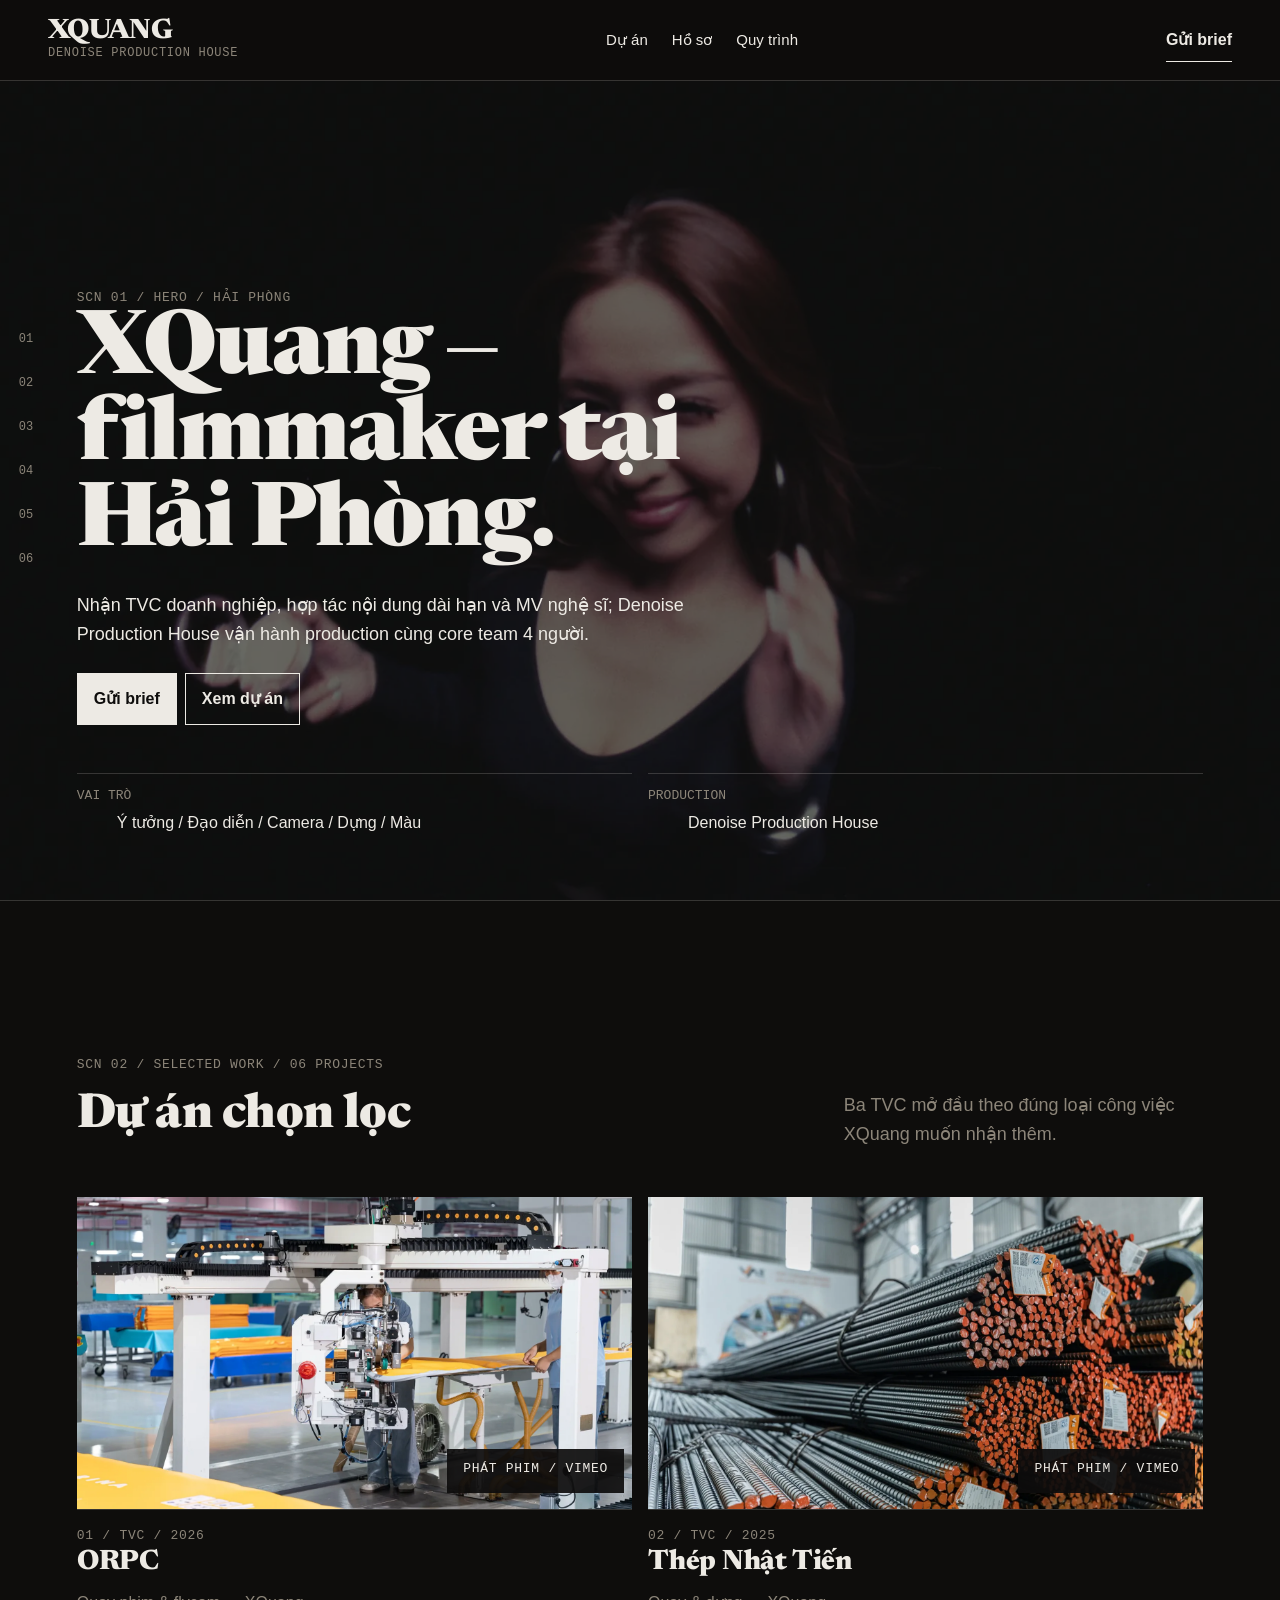
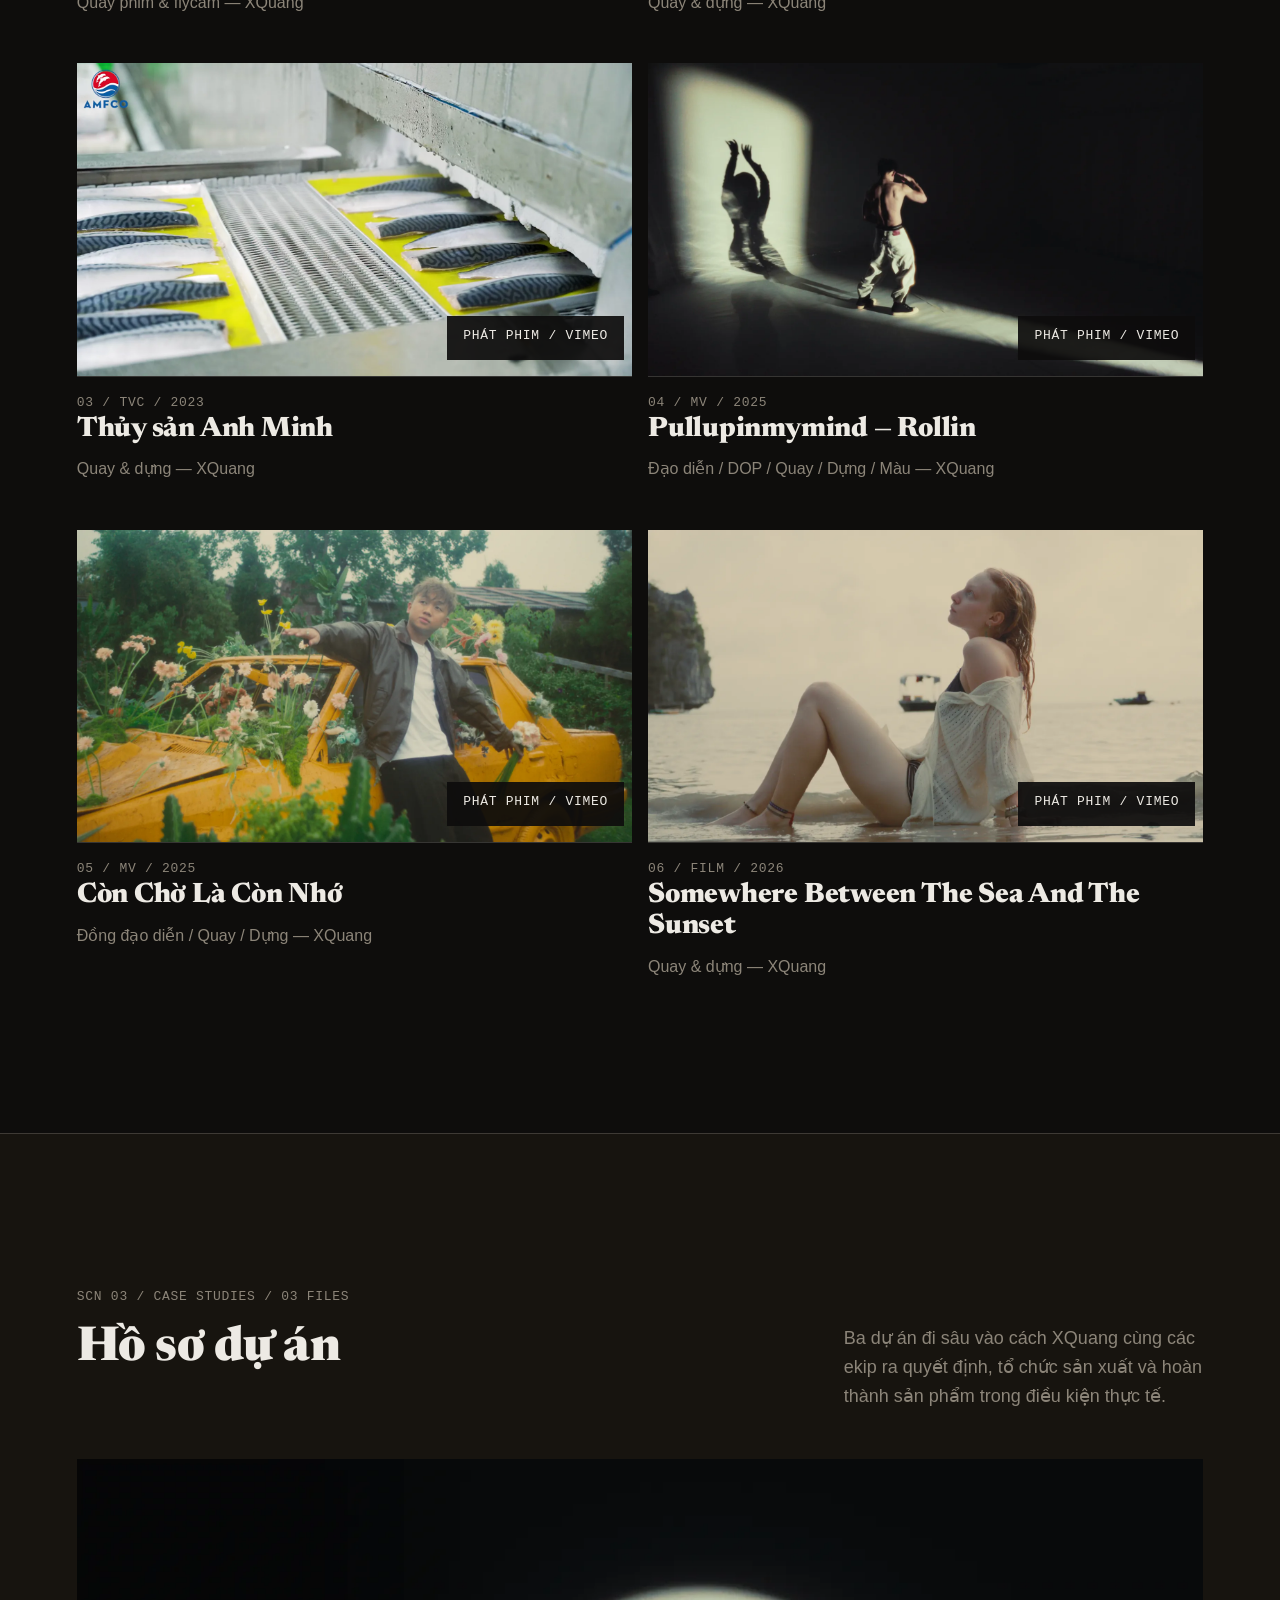
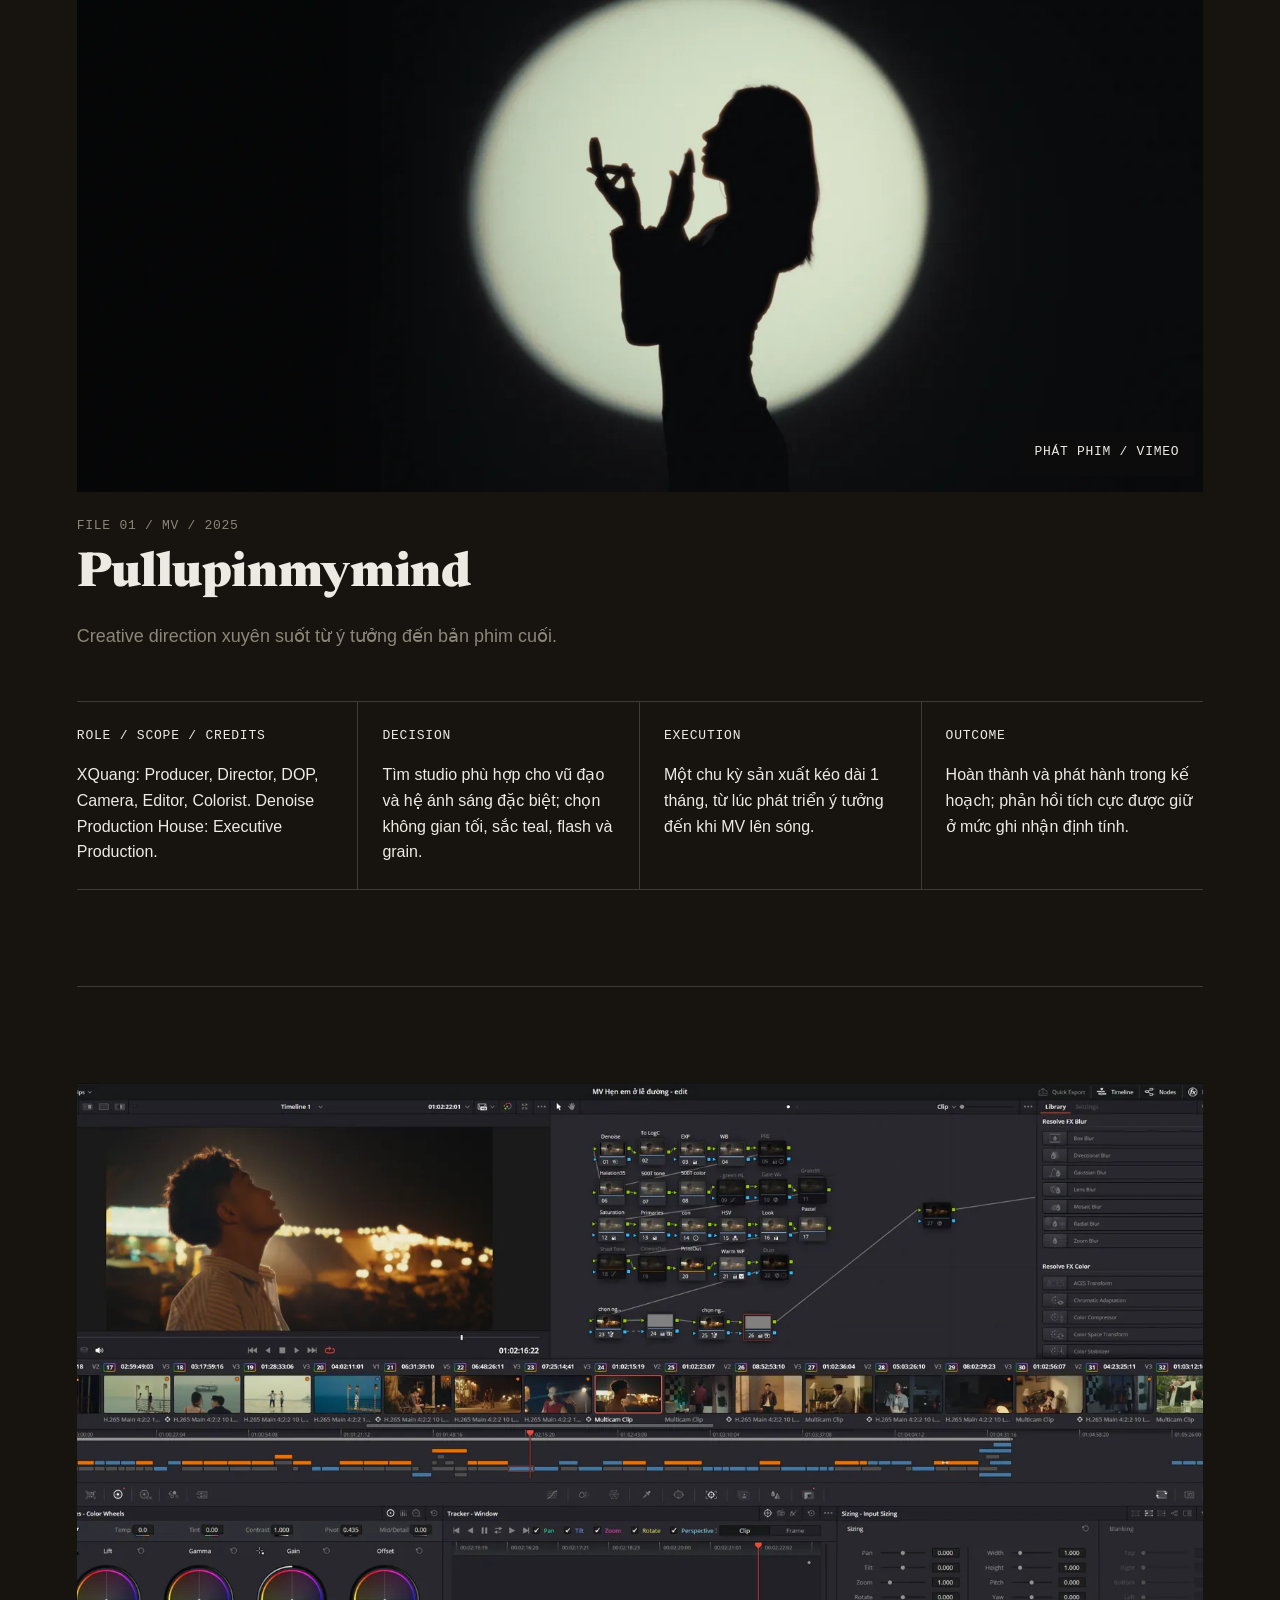
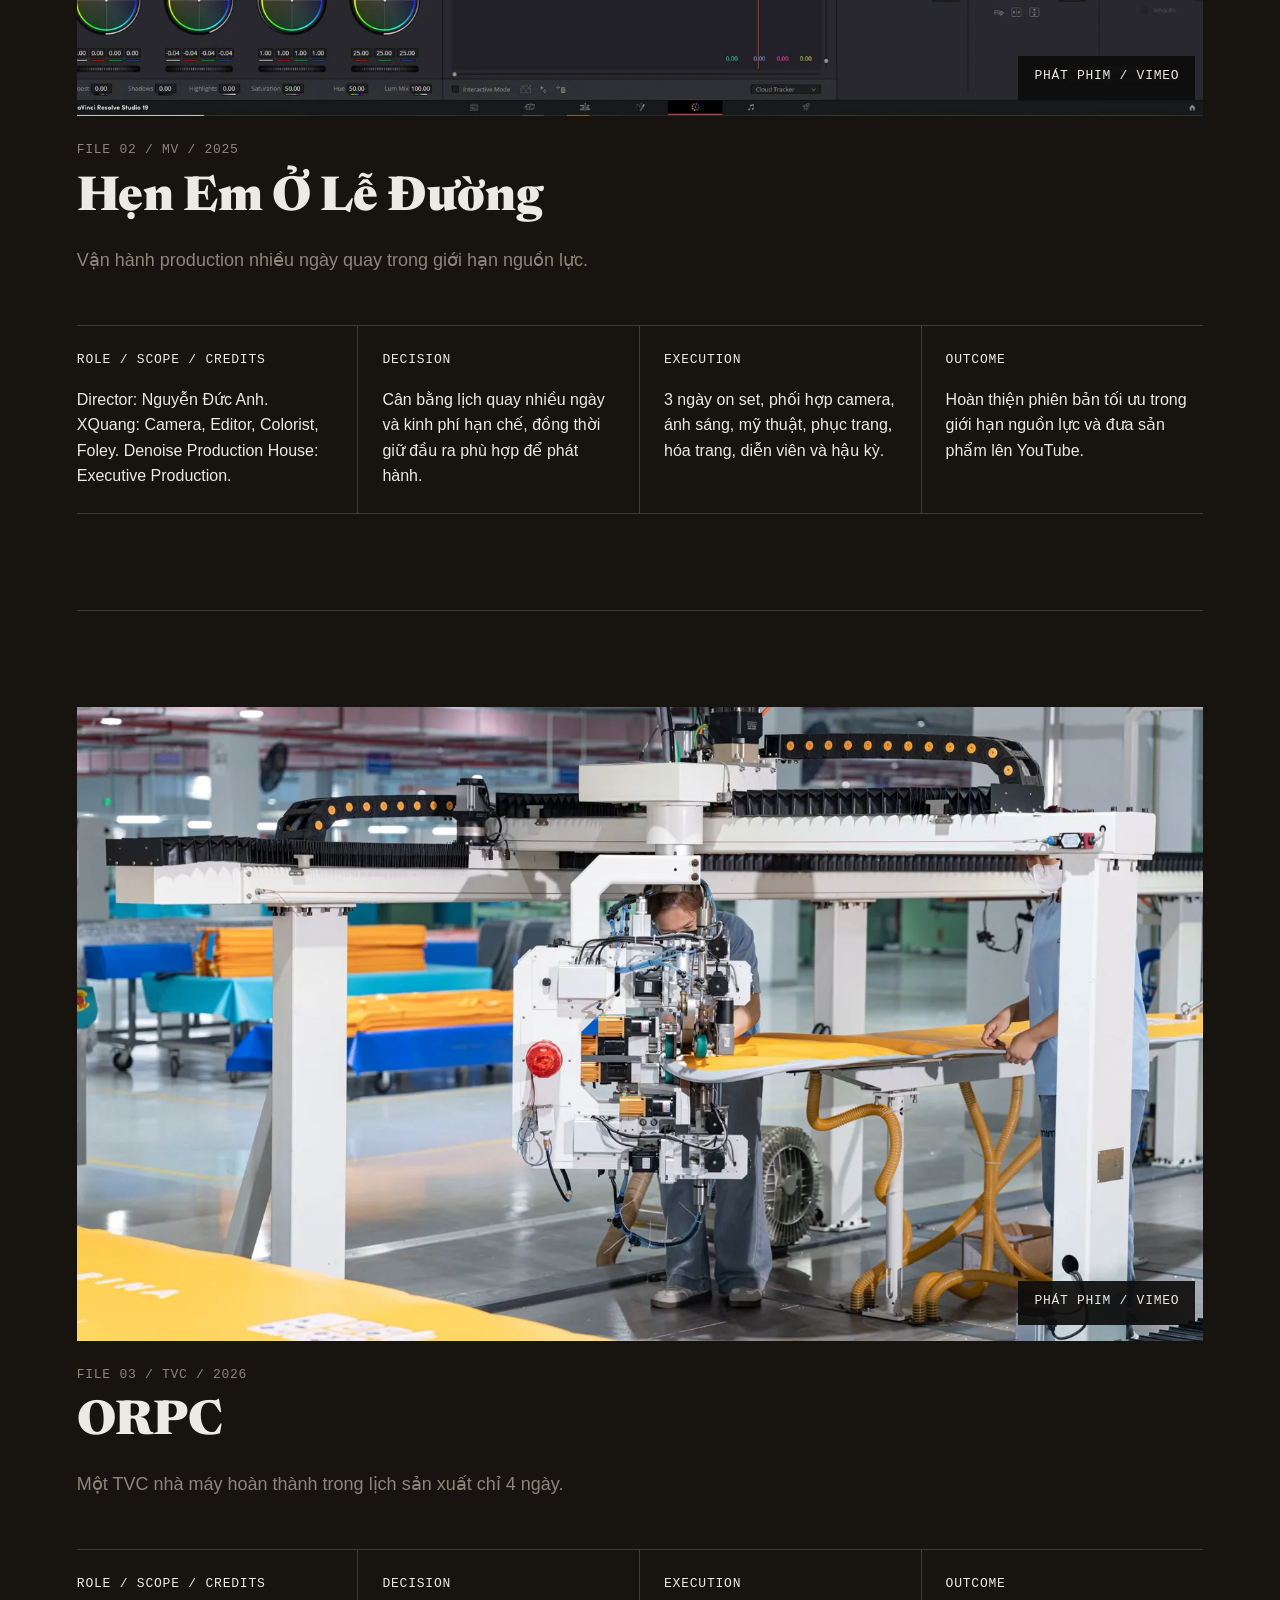
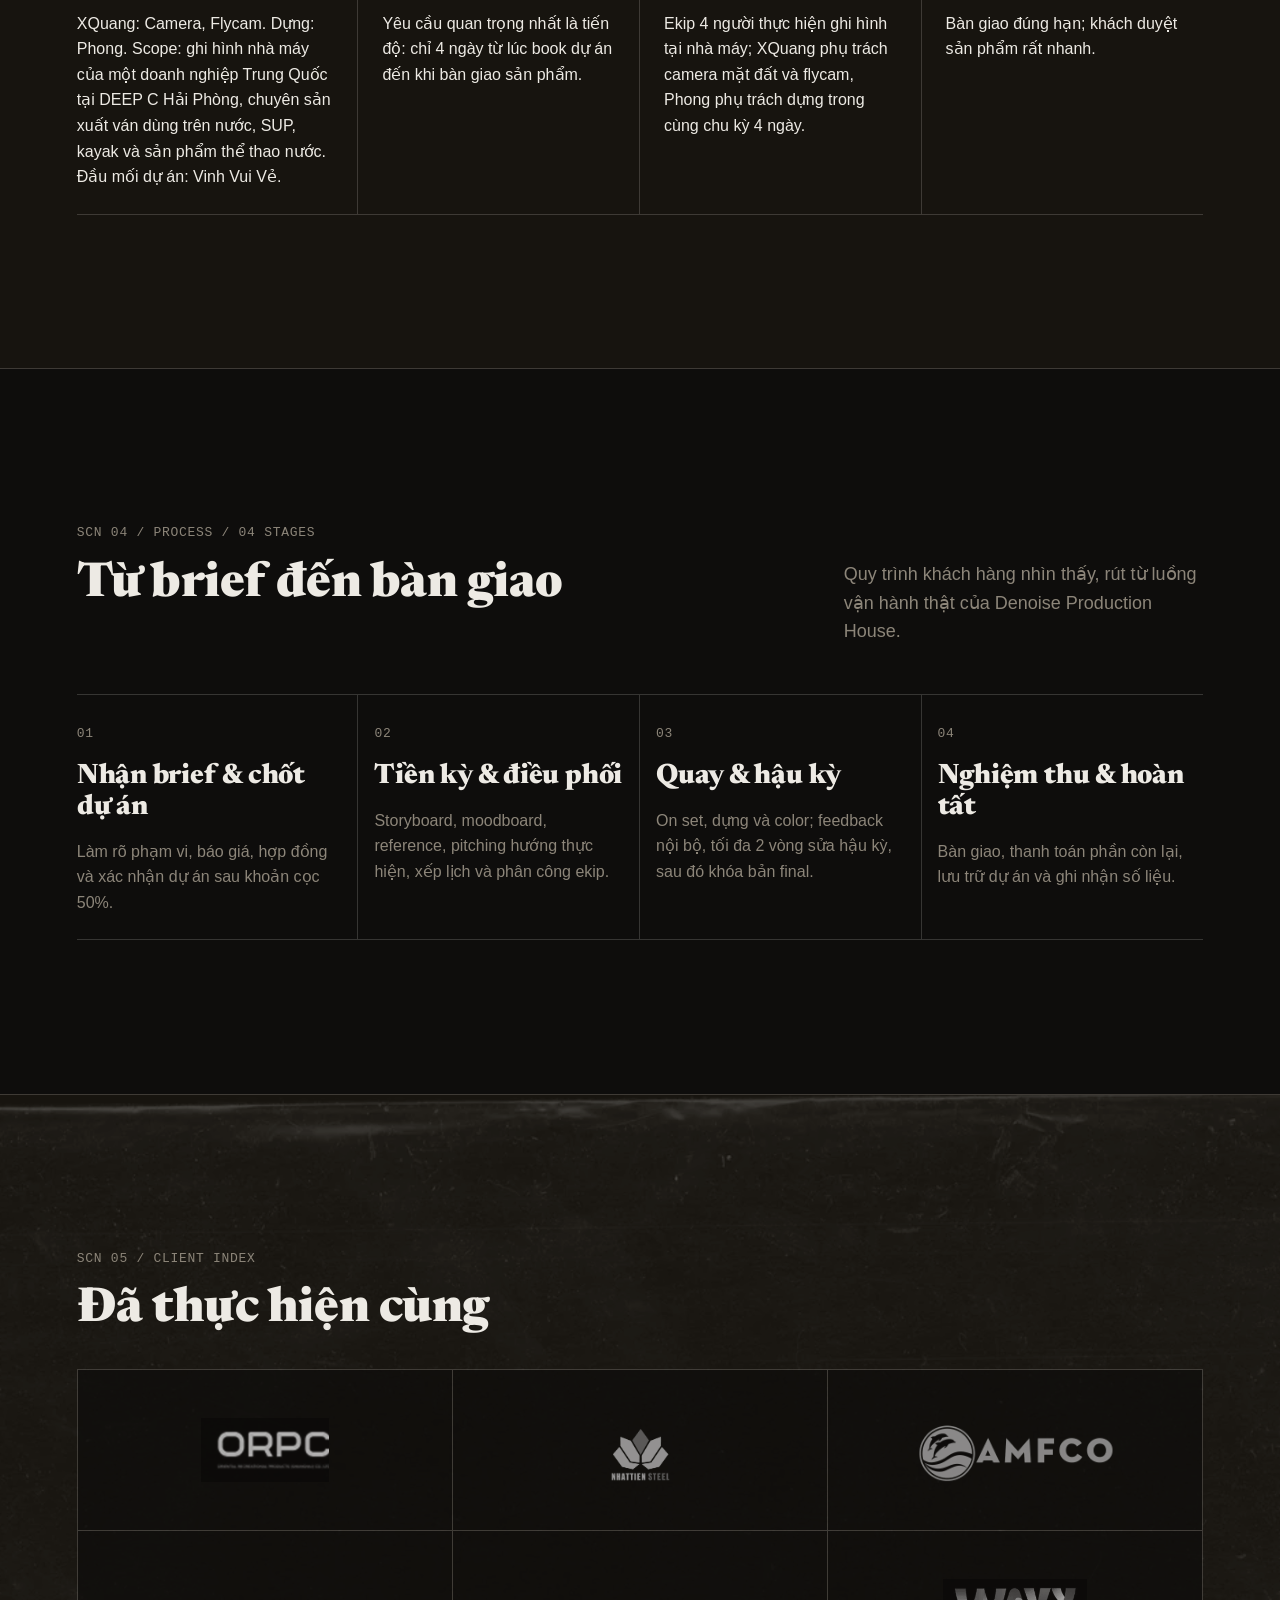
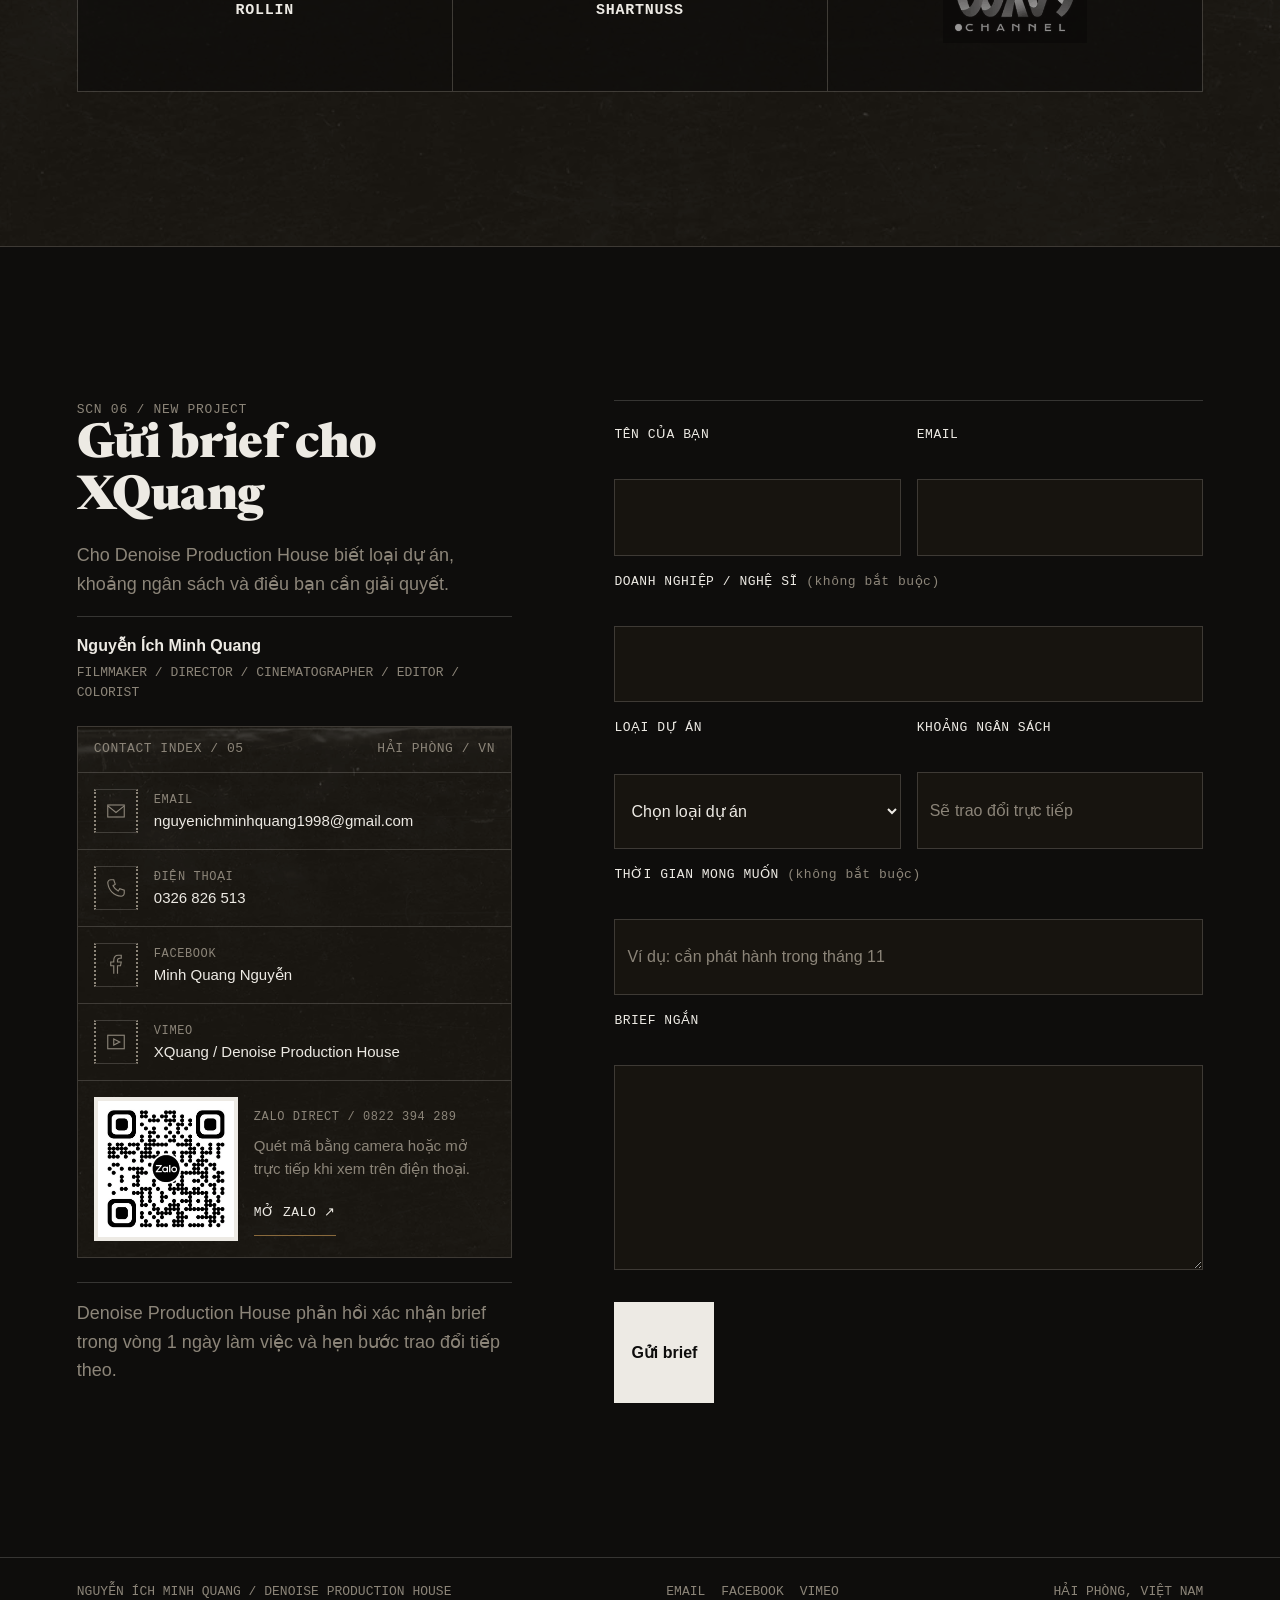
==== commit adde1770: "feat: prepare XQuang portfolio for Netlify preview" ====
--- a/index.html
+++ b/index.html
@@ -5,7 +5,7 @@
     <meta name="viewport" content="width=device-width, initial-scale=1">
     <meta
       name="description"
-      content="Portfolio của XQuang — filmmaker tại Hải Phòng, thực hiện TVC doanh nghiệp, nội dung dài hạn và MV cùng Denoise Production."
+      content="Portfolio của XQuang — filmmaker tại Hải Phòng, thực hiện TVC doanh nghiệp, nội dung dài hạn và MV cùng Denoise Production House."
     >
     <title>XQuang — Director / Cinematographer</title>
     <link rel="preload" href="assets/images/hero-poster.webp" as="image" type="image/webp" fetchpriority="high">
@@ -18,9 +18,9 @@
 
     <header class="site-header">
       <div class="site-header__inner">
-        <a class="brand" href="#hero" aria-label="XQuang / Denoise Production — về đầu trang">
+        <a class="brand" href="#hero" aria-label="XQuang / Denoise Production House — về đầu trang">
           <span class="brand__name">XQUANG</span>
-          <span class="brand__credit">Denoise Production</span>
+          <span class="brand__credit">Denoise Production House</span>
         </a>
 
         <nav class="site-nav" aria-label="Điều hướng chính">
@@ -63,7 +63,7 @@
           <h1 id="hero-title">XQuang — filmmaker tại Hải Phòng.</h1>
           <p class="hero__positioning">
             Nhận TVC doanh nghiệp, hợp tác nội dung dài hạn và MV nghệ sĩ;
-            Denoise vận hành production cùng core team 4 người.
+            Denoise Production House vận hành production cùng core team 4 người.
           </p>
           <div class="hero__actions">
             <a class="button button--primary" href="#brief">Gửi brief</a>
@@ -76,7 +76,7 @@
             </div>
             <div>
               <dt>Production</dt>
-              <dd>Denoise / Core team 04</dd>
+              <dd>Denoise Production House</dd>
             </div>
           </dl>
         </div>
@@ -84,7 +84,7 @@
 
       <section class="section page-shell" id="selected-work" aria-labelledby="work-title">
         <header class="section-heading">
-          <p class="section-kicker">SCN 02 / SELECTED WORK / 05 PROJECTS</p>
+          <p class="section-kicker">SCN 02 / SELECTED WORK / 06 PROJECTS</p>
           <h2 id="work-title">Dự án chọn lọc</h2>
           <p>Ba TVC mở đầu theo đúng loại công việc XQuang muốn nhận thêm.</p>
         </header>
@@ -104,7 +104,7 @@
             <div class="project-card__body">
               <p class="project-card__index">01 / TVC / 2026</p>
               <h3>ORPC</h3>
-              <p>Quay & dựng — XQuang</p>
+              <p>Quay phim & flycam — XQuang</p>
             </div>
           </article>
 
@@ -180,20 +180,34 @@
             </div>
           </article>
 
-          <div class="work-grid__end" aria-hidden="true">
-            <span>END OF INDEX / 05</span>
-          </div>
+          <article class="project-card" id="work-sea-sunset">
+            <button
+              class="project-card__media video-facade"
+              type="button"
+              data-vimeo-id="1224508727"
+              data-video-title="Somewhere Between The Sea And The Sunset"
+              aria-label="Phát phim Somewhere Between The Sea And The Sunset trên Vimeo"
+            >
+              <img src="assets/images/work-somewhere-between-sea-sunset.webp" alt="" width="1600" height="900" loading="lazy" decoding="async">
+              <span class="video-facade__label">Phát phim / Vimeo</span>
+            </button>
+            <div class="project-card__body">
+              <p class="project-card__index">06 / FILM / 2026</p>
+              <h3>Somewhere Between The Sea And The Sunset</h3>
+              <p>Quay &amp; dựng — XQuang</p>
+            </div>
+          </article>
         </div>
       </section>
 
       <section class="section section--surface" id="case-studies" aria-labelledby="cases-title">
         <div class="page-shell">
           <header class="section-heading">
-            <p class="section-kicker">SCN 03 / CASE STUDIES / 02 FILES</p>
+            <p class="section-kicker">SCN 03 / CASE STUDIES / 03 FILES</p>
             <h2 id="cases-title">Hồ sơ dự án</h2>
             <p>
-              Hai dự án đi sâu vào cách XQuang và Denoise ra quyết định,
-              tổ chức ekip và hoàn thành sản phẩm trong điều kiện thực tế.
+              Ba dự án đi sâu vào cách XQuang cùng các ekip ra quyết định,
+              tổ chức sản xuất và hoàn thành sản phẩm trong điều kiện thực tế.
             </p>
           </header>
 
@@ -216,7 +230,7 @@
             <div class="case-study__facts">
               <section>
                 <h4>Role / Scope / Credits</h4>
-                <p>XQuang: Producer, Director, DOP, Camera, Editor, Colorist. Denoise: Executive Production.</p>
+                <p>XQuang: Producer, Director, DOP, Camera, Editor, Colorist. Denoise Production House: Executive Production.</p>
               </section>
               <section>
                 <h4>Decision</h4>
@@ -252,7 +266,7 @@
             <div class="case-study__facts">
               <section>
                 <h4>Role / Scope / Credits</h4>
-                <p>Director: Nguyễn Đức Anh. XQuang: Camera, Editor, Colorist, Foley. Denoise: Executive Production.</p>
+                <p>Director: Nguyễn Đức Anh. XQuang: Camera, Editor, Colorist, Foley. Denoise Production House: Executive Production.</p>
               </section>
               <section>
                 <h4>Decision</h4>
@@ -265,6 +279,42 @@
               <section>
                 <h4>Outcome</h4>
                 <p>Hoàn thiện phiên bản tối ưu trong giới hạn nguồn lực và đưa sản phẩm lên YouTube.</p>
+              </section>
+            </div>
+          </article>
+
+          <article class="case-study" id="case-orpc" aria-labelledby="case-orpc-title">
+            <button
+              class="case-study__media video-facade"
+              type="button"
+              data-vimeo-id="1224514252"
+              data-video-title="ORPC — case study"
+              aria-label="Phát case study ORPC trên Vimeo"
+            >
+              <img src="assets/images/work-orpc.webp" alt="" width="1600" height="900" loading="lazy" decoding="async">
+              <span class="video-facade__label">Phát phim / Vimeo</span>
+            </button>
+            <header class="case-study__header">
+              <p class="project-card__index">FILE 03 / TVC / 2026</p>
+              <h3 id="case-orpc-title">ORPC</h3>
+              <p>Một TVC nhà máy hoàn thành trong lịch sản xuất chỉ 4 ngày.</p>
+            </header>
+            <div class="case-study__facts">
+              <section>
+                <h4>Role / Scope / Credits</h4>
+                <p>XQuang: Camera, Flycam. Dựng: Phong. Scope: ghi hình nhà máy của một doanh nghiệp Trung Quốc tại DEEP C Hải Phòng, chuyên sản xuất ván dùng trên nước, SUP, kayak và sản phẩm thể thao nước. Đầu mối dự án: Vinh Vui Vẻ.</p>
+              </section>
+              <section>
+                <h4>Decision</h4>
+                <p>Yêu cầu quan trọng nhất là tiến độ: chỉ 4 ngày từ lúc book dự án đến khi bàn giao sản phẩm.</p>
+              </section>
+              <section>
+                <h4>Execution</h4>
+                <p>Ekip 4 người thực hiện ghi hình tại nhà máy; XQuang phụ trách camera mặt đất và flycam, Phong phụ trách dựng trong cùng chu kỳ 4 ngày.</p>
+              </section>
+              <section>
+                <h4>Outcome</h4>
+                <p>Bàn giao đúng hạn; khách duyệt sản phẩm rất nhanh.</p>
               </section>
             </div>
           </article>
@@ -275,14 +325,14 @@
         <header class="section-heading">
           <p class="section-kicker">SCN 04 / PROCESS / 04 STAGES</p>
           <h2 id="process-title">Từ brief đến bàn giao</h2>
-          <p>Quy trình khách hàng nhìn thấy, rút từ luồng vận hành thật của Denoise.</p>
+          <p>Quy trình khách hàng nhìn thấy, rút từ luồng vận hành thật của Denoise Production House.</p>
         </header>
 
         <ol class="process-list">
           <li>
             <span class="process-list__number">01</span>
             <h3>Nhận brief & chốt dự án</h3>
-            <p>Làm rõ phạm vi, báo giá, hợp đồng và xác nhận dự án sau khoản cọc 30–50%.</p>
+            <p>Làm rõ phạm vi, báo giá, hợp đồng và xác nhận dự án sau khoản cọc 50%.</p>
           </li>
           <li>
             <span class="process-list__number">02</span>
@@ -292,7 +342,7 @@
           <li>
             <span class="process-list__number">03</span>
             <h3>Quay & hậu kỳ</h3>
-            <p>On set, dựng và color; feedback nội bộ, một vòng feedback khách, sau đó khóa bản final.</p>
+            <p>On set, dựng và color; feedback nội bộ, tối đa 2 vòng sửa hậu kỳ, sau đó khóa bản final.</p>
           </li>
           <li>
             <span class="process-list__number">04</span>
@@ -346,8 +396,9 @@
               </a>
             </li>
             <li>
-              <a class="client-tile client-tile--text" href="https://vimeo.com/1224502000" target="_blank" rel="noreferrer" aria-label="Xem MV Tết Về Hải Phòng của Wavy Channel trên Vimeo">
-                <span class="client-tile__wordmark">WAVY CHANNEL</span>
+              <a class="client-tile" href="https://vimeo.com/1224502000" target="_blank" rel="noreferrer" aria-label="Xem MV Tết Về Hải Phòng của Wavy Channel trên Vimeo">
+                <img class="client-tile__project client-tile__project--wavy" src="assets/images/client-wavy.webp" alt="" width="1600" height="900" loading="lazy" decoding="async">
+                <img class="client-grid__image" src="assets/logos/client-wavy.webp" alt="" width="540" height="240" loading="lazy" decoding="async">
                 <span class="client-tile__action">Xem Vimeo / 2026</span>
               </a>
             </li>
@@ -360,7 +411,7 @@
           <p class="section-kicker">SCN 06 / NEW PROJECT</p>
           <h2 id="brief-title">Gửi brief cho XQuang</h2>
           <p>
-            Cho Denoise biết loại dự án, khoảng ngân sách và điều bạn cần giải quyết.
+            Cho Denoise Production House biết loại dự án, khoảng ngân sách và điều bạn cần giải quyết.
           </p>
           <p class="brief-section__identity">
             <strong>Nguyễn Ích Minh Quang</strong>
@@ -424,7 +475,7 @@
                   </span>
                   <span class="contact-link__copy">
                     <span class="contact-link__label">Vimeo</span>
-                    <span class="contact-link__value">XQuang / Denoise</span>
+                    <span class="contact-link__value">XQuang / Denoise Production House</span>
                   </span>
                 </a>
               </li>
@@ -443,7 +494,7 @@
           </aside>
 
           <p class="response-note">
-            Denoise phản hồi xác nhận brief trong vòng 1 ngày làm việc và hẹn bước trao đổi tiếp theo.
+            Denoise Production House phản hồi xác nhận brief trong vòng 1 ngày làm việc và hẹn bước trao đổi tiếp theo.
           </p>
         </div>
 
@@ -487,13 +538,7 @@
 
           <div class="form-field">
             <label for="budget">Khoảng ngân sách</label>
-            <select id="budget" name="budget" required>
-              <option value="">Chọn khoảng ngân sách</option>
-              <option value="10-20">10–20 triệu</option>
-              <option value="20-30">20–30 triệu</option>
-              <option value="tren-30">Trên 30 triệu</option>
-              <option value="chua-xac-dinh">Chưa xác định</option>
-            </select>
+            <input id="budget" name="budget" type="text" value="Sẽ trao đổi trực tiếp" readonly aria-readonly="true">
           </div>
 
           <div class="form-field form-field--wide">
@@ -515,7 +560,7 @@
 
     <footer class="site-footer">
       <div class="page-shell site-footer__inner">
-        <p>Nguyễn Ích Minh Quang / Denoise Production</p>
+        <p>Nguyễn Ích Minh Quang / Denoise Production House</p>
         <nav class="site-footer__links" aria-label="Liên hệ nhanh">
           <a href="mailto:nguyenichminhquang1998@gmail.com">Email</a>
           <a href="https://www.facebook.com/minhquang.nguyen.1675/" target="_blank" rel="noreferrer">Facebook</a>
--- a/style.css
+++ b/style.css
@@ -481,17 +481,6 @@
   color: var(--muted);
 }
 
-.work-grid__end {
-  display: flex;
-  min-height: 8rem;
-  align-items: end;
-  justify-content: end;
-  border-bottom: 1px solid var(--line);
-  color: var(--muted);
-  font-family: var(--font-mono);
-  font-size: 0.8125rem;
-}
-
 .case-study + .case-study {
   margin-top: 6rem;
   padding-top: 6rem;
@@ -605,6 +594,10 @@
   transition: opacity 700ms cubic-bezier(0.16, 1, 0.3, 1), transform 700ms cubic-bezier(0.16, 1, 0.3, 1);
 }
 
+.client-tile__project--wavy {
+  object-position: center 72%;
+}
+
 .client-tile__wordmark,
 .client-grid__image,
 .client-tile__action {
@@ -646,11 +639,6 @@
 .client-tile:hover .client-grid__image,
 .client-tile:focus-visible .client-grid__image {
   transform: translateY(-4px);
-}
-
-.client-tile--text:hover .client-tile__wordmark,
-.client-tile--text:focus-visible .client-tile__wordmark {
-  color: var(--accent);
 }
 
 .client-grid__image {
@@ -916,6 +904,11 @@
 
 input::placeholder {
   color: var(--muted);
+}
+
+input[readonly] {
+  color: var(--muted);
+  cursor: default;
 }
 
 .form-submit {
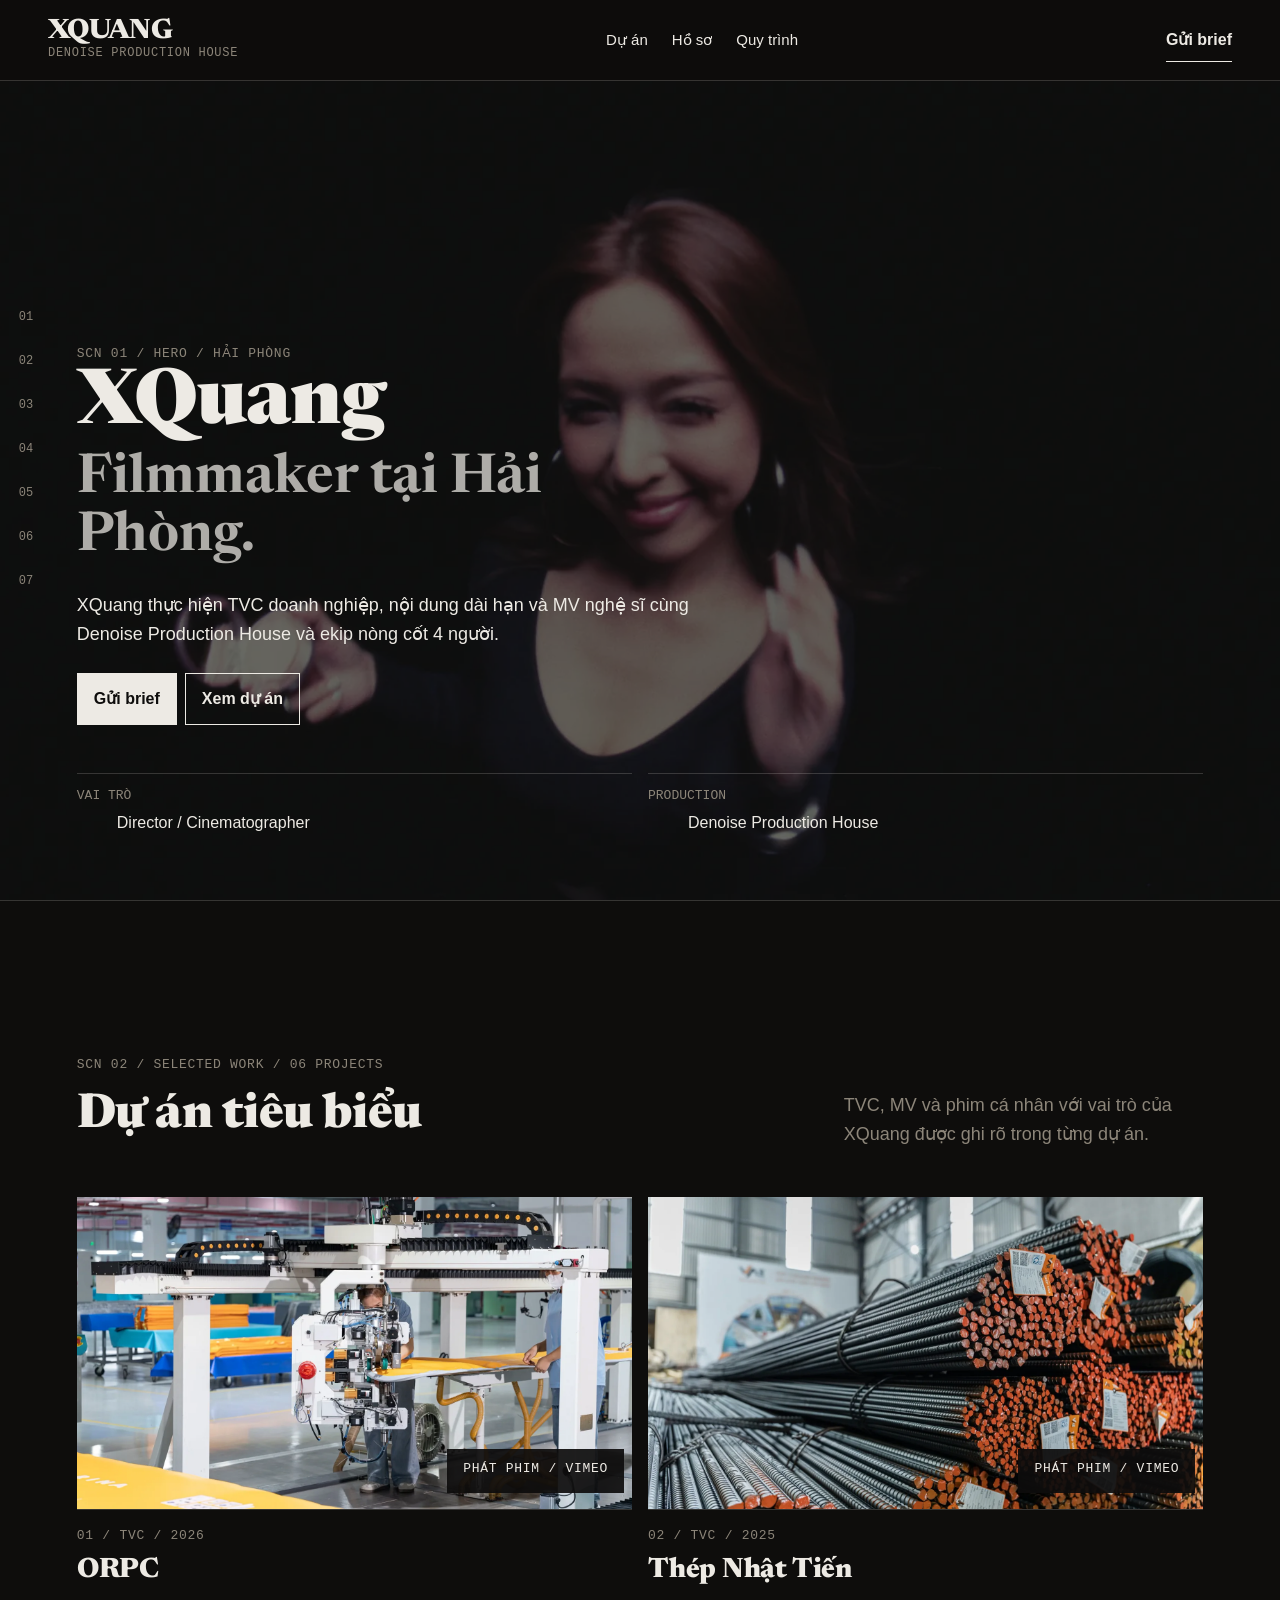
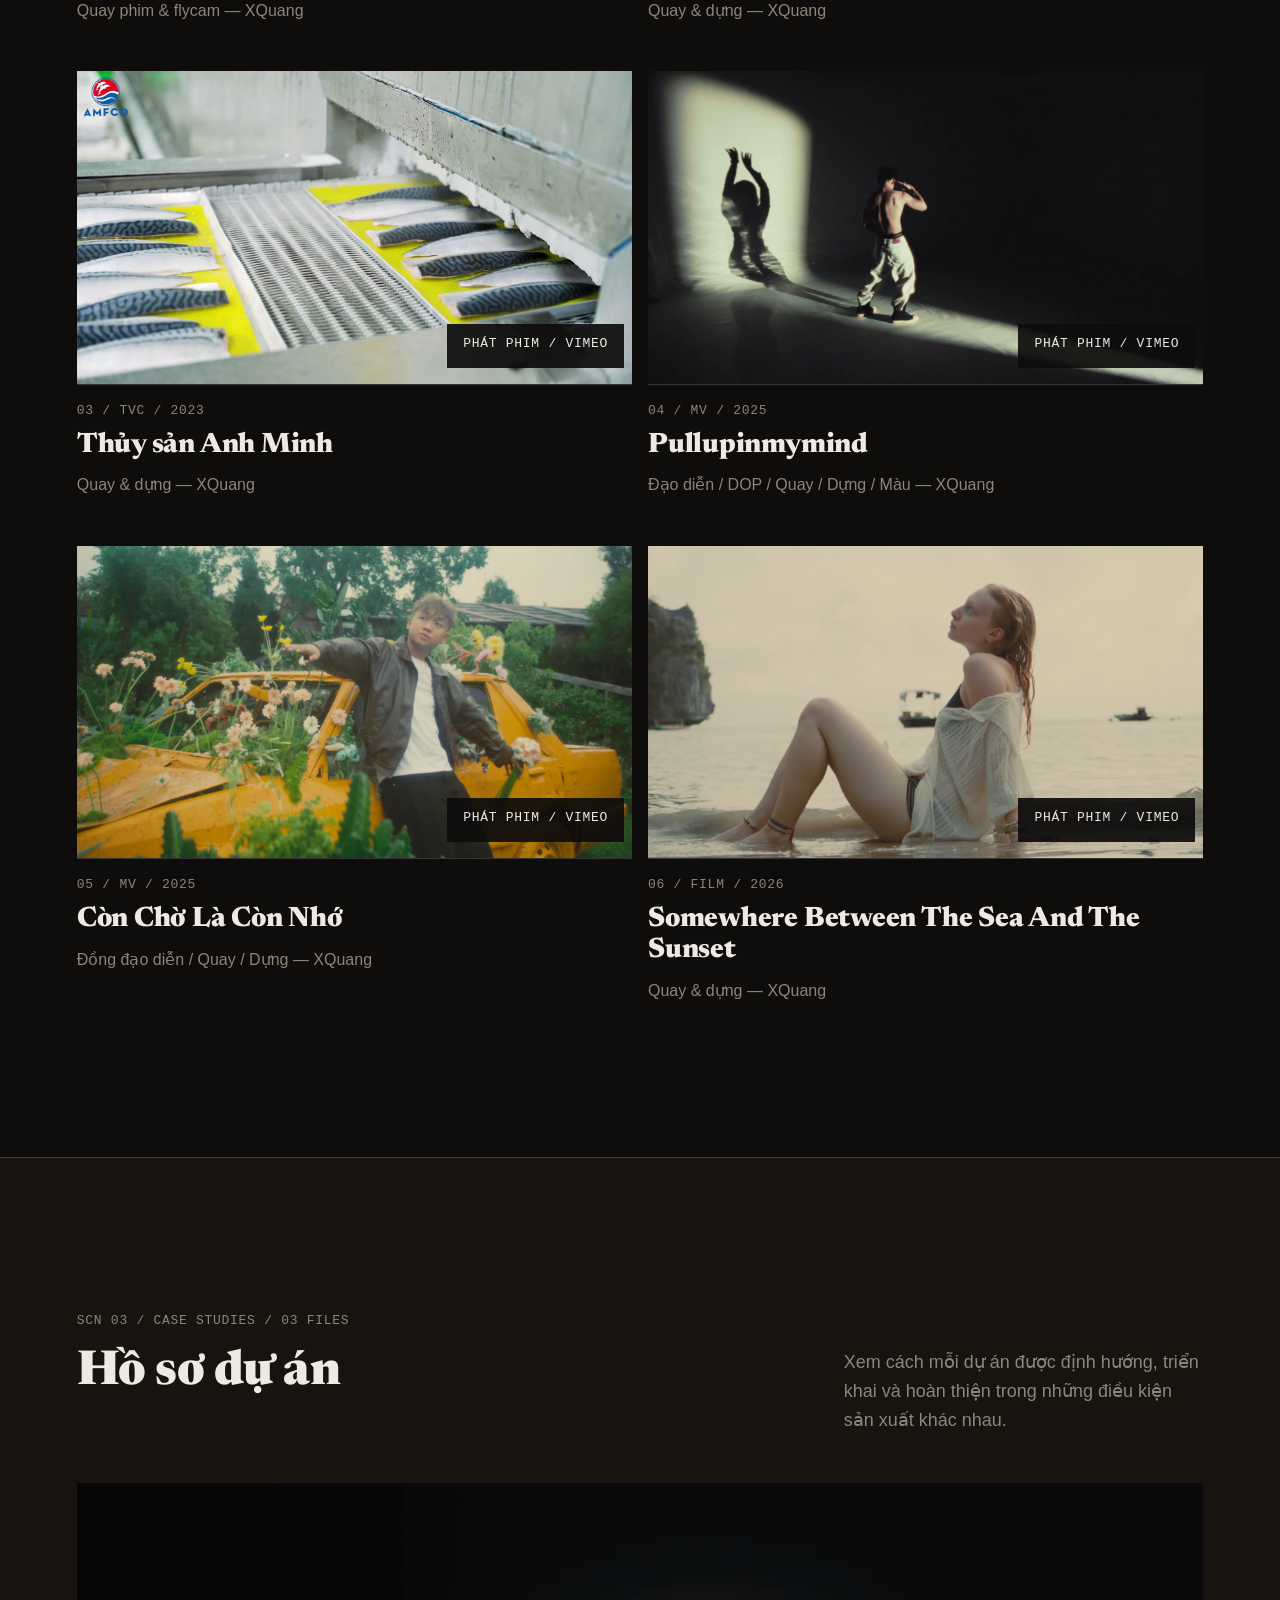
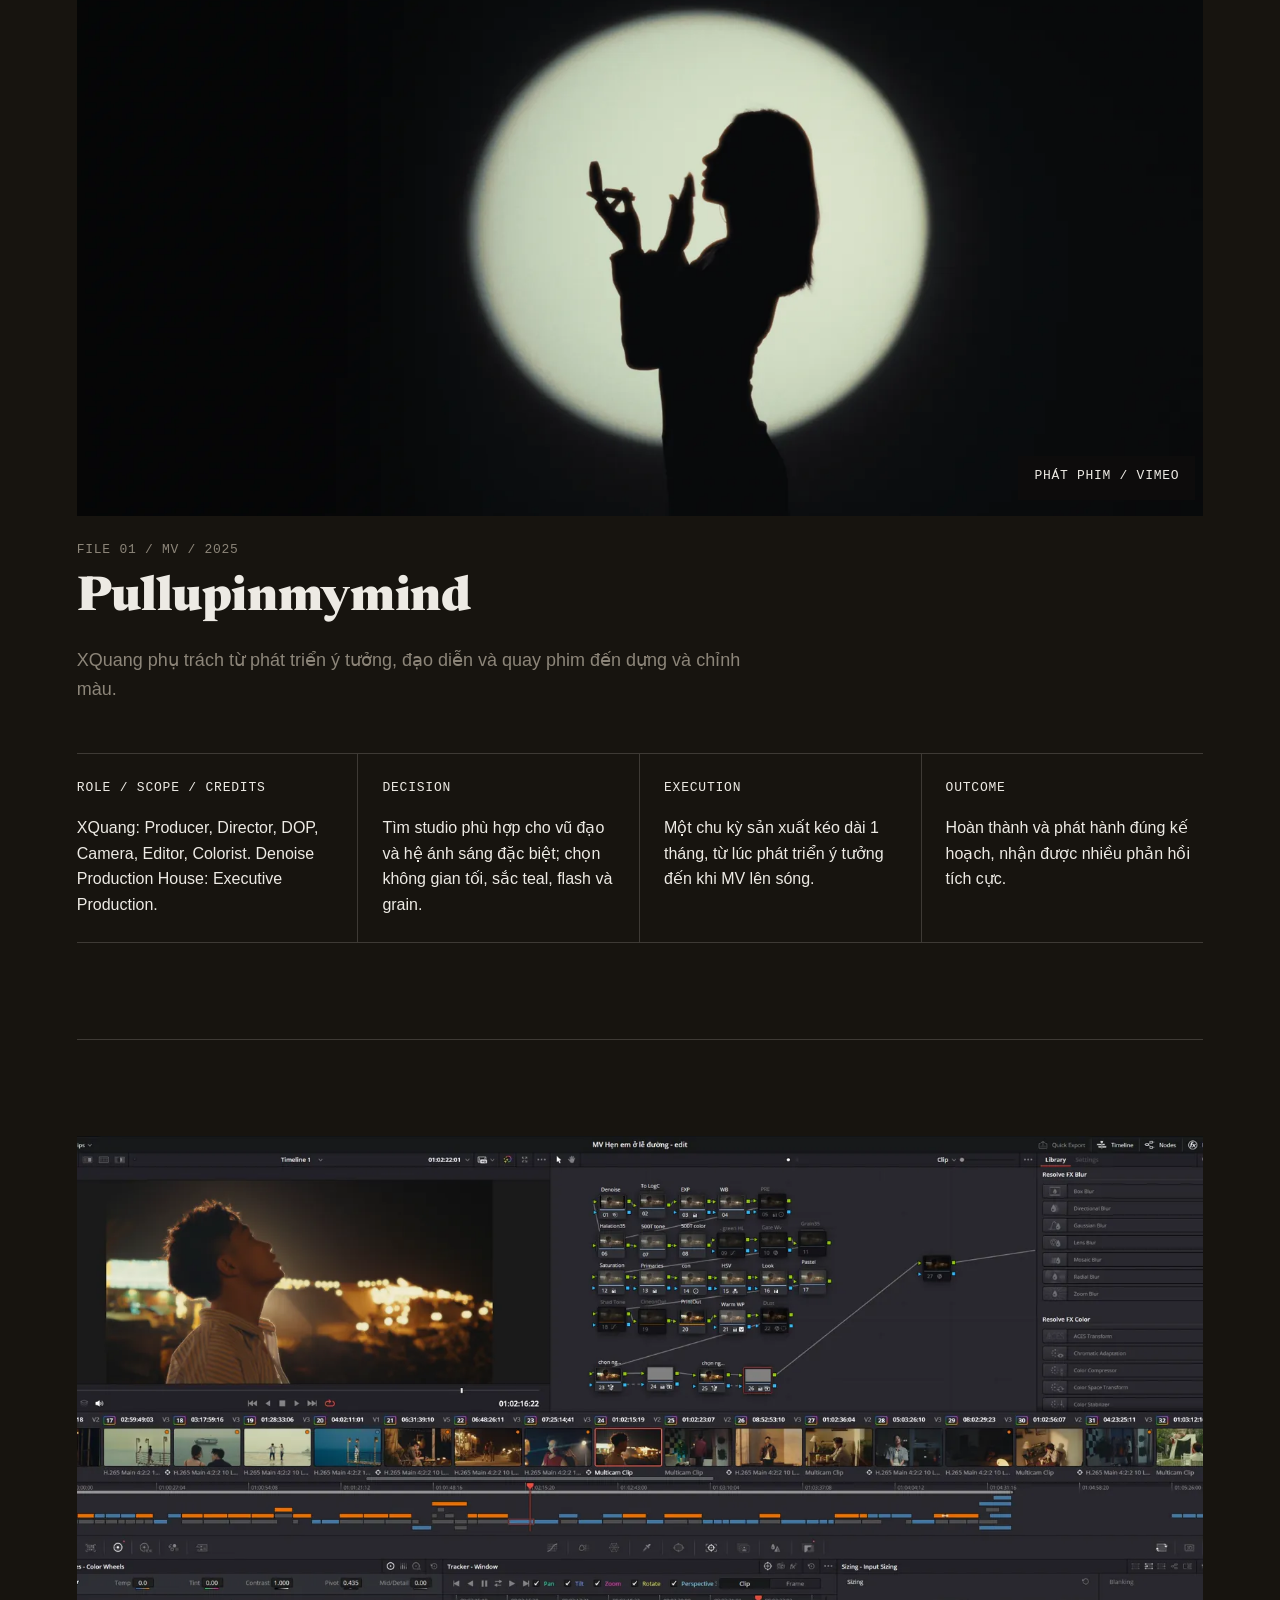
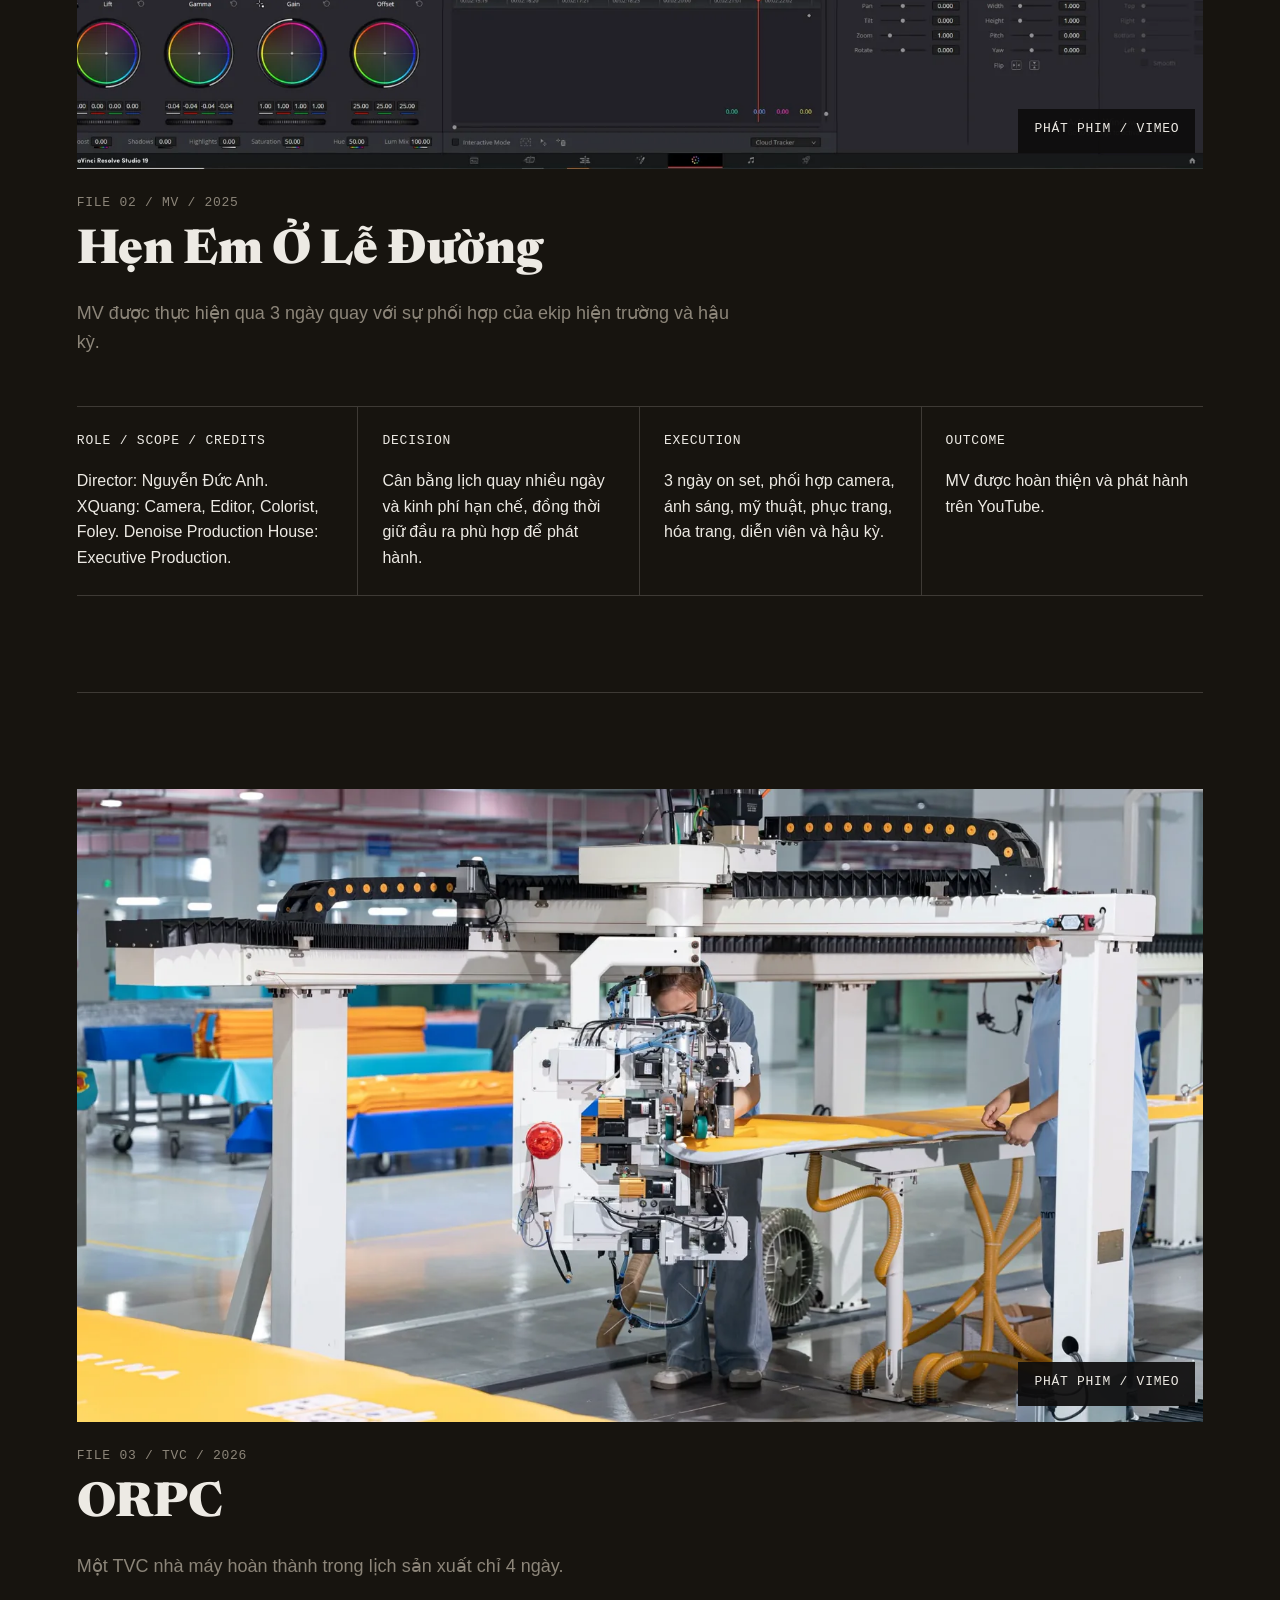
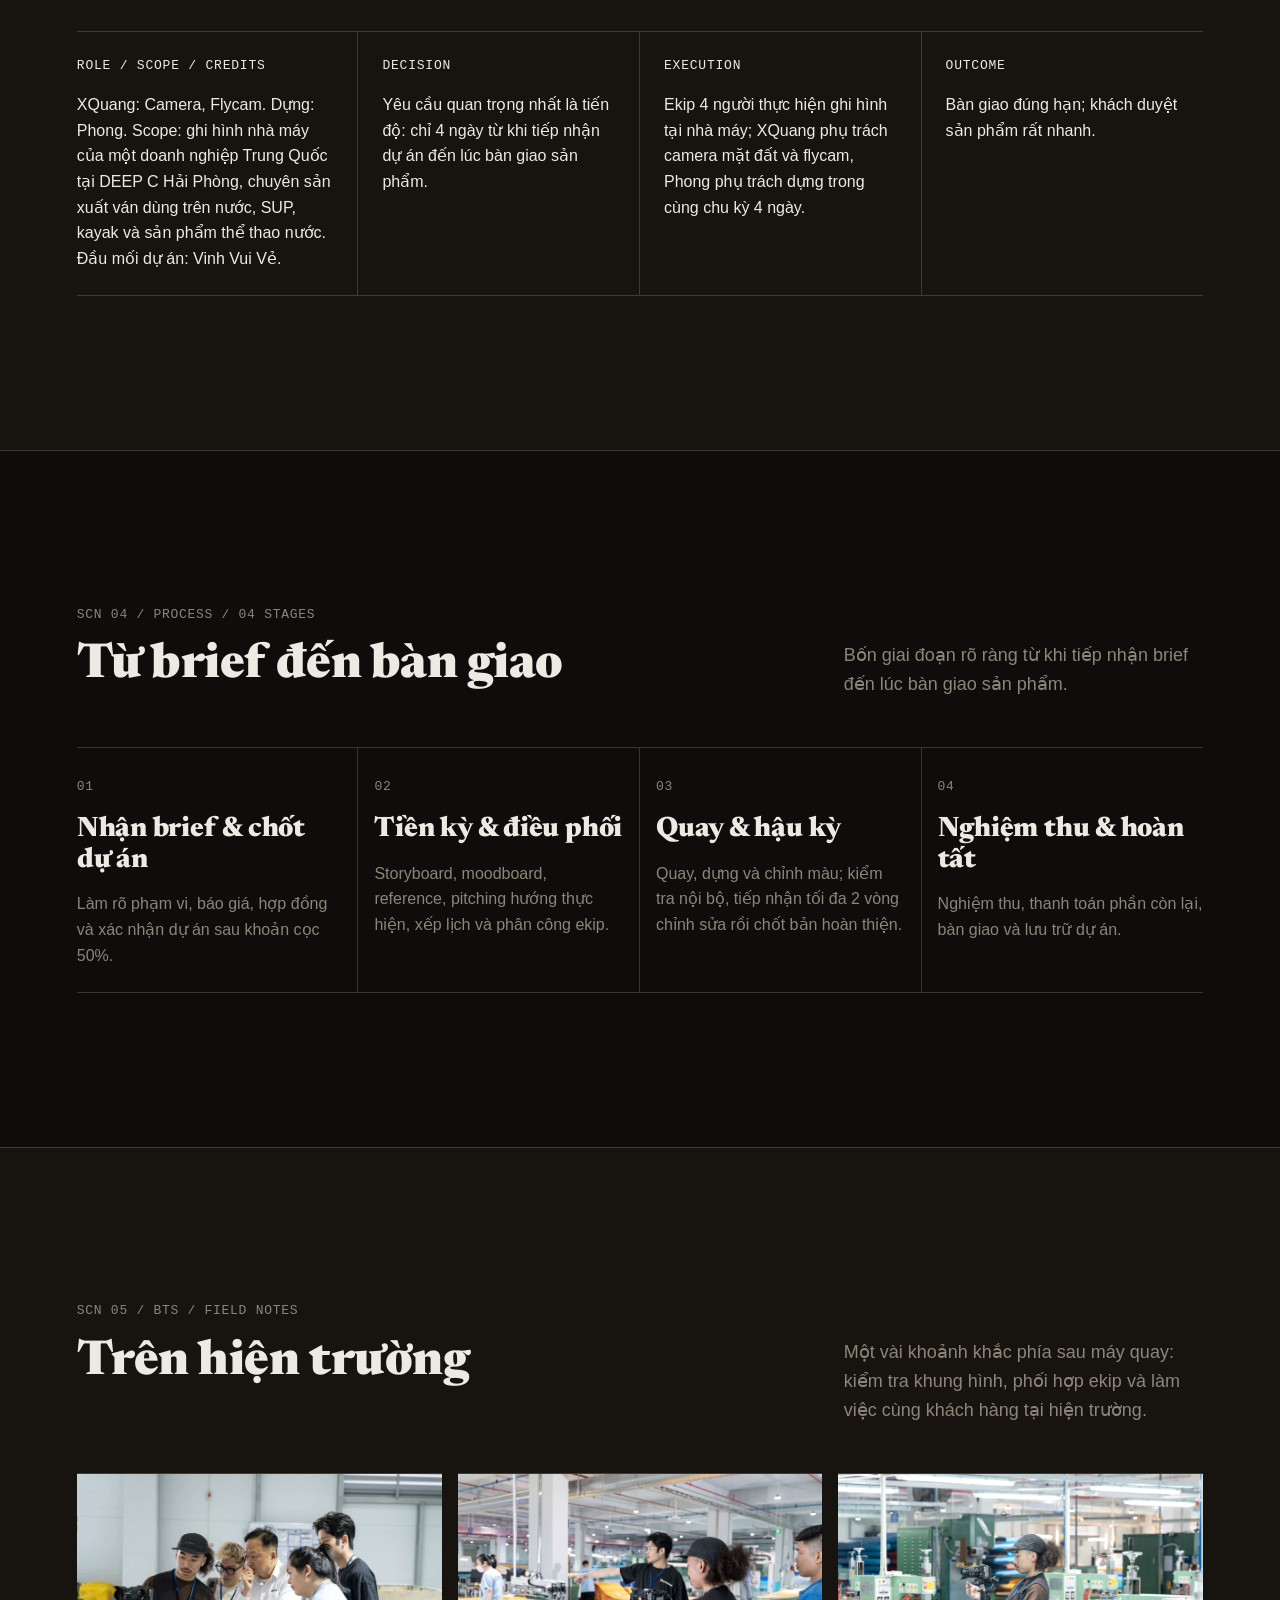
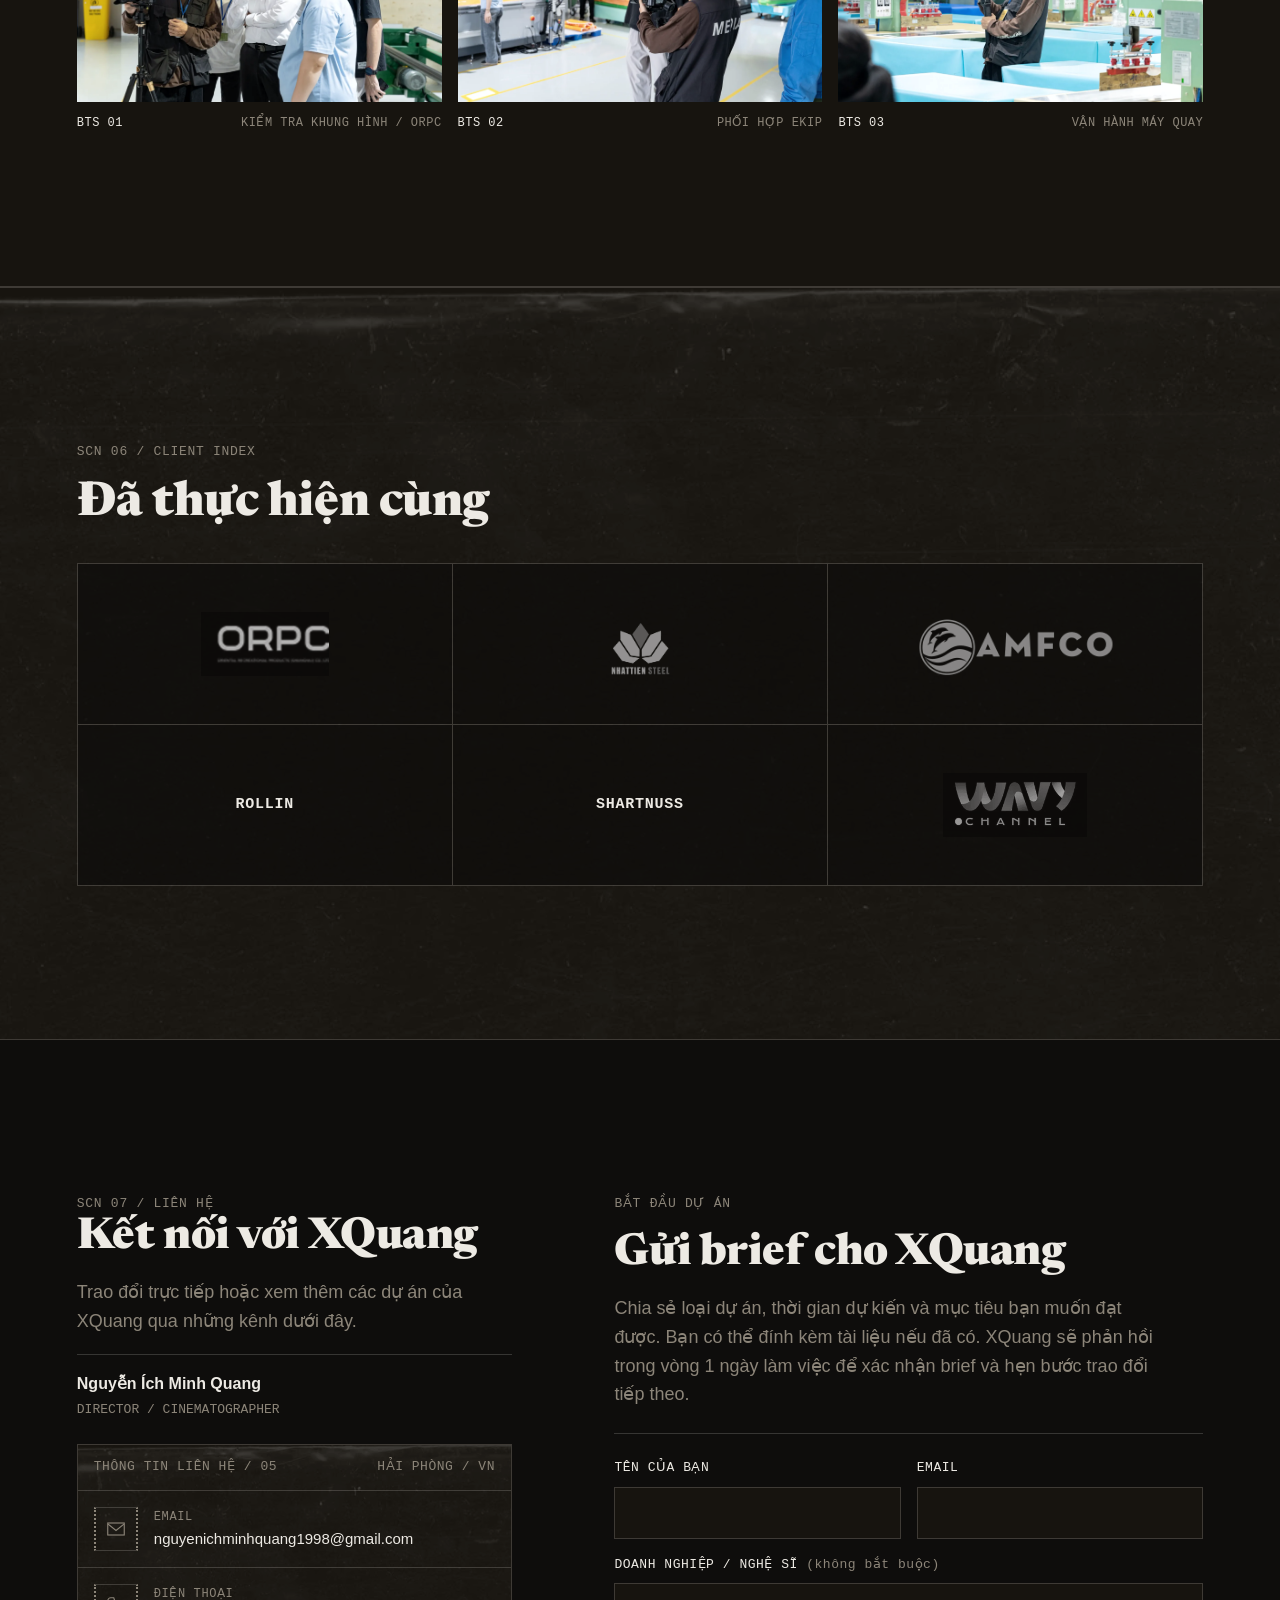
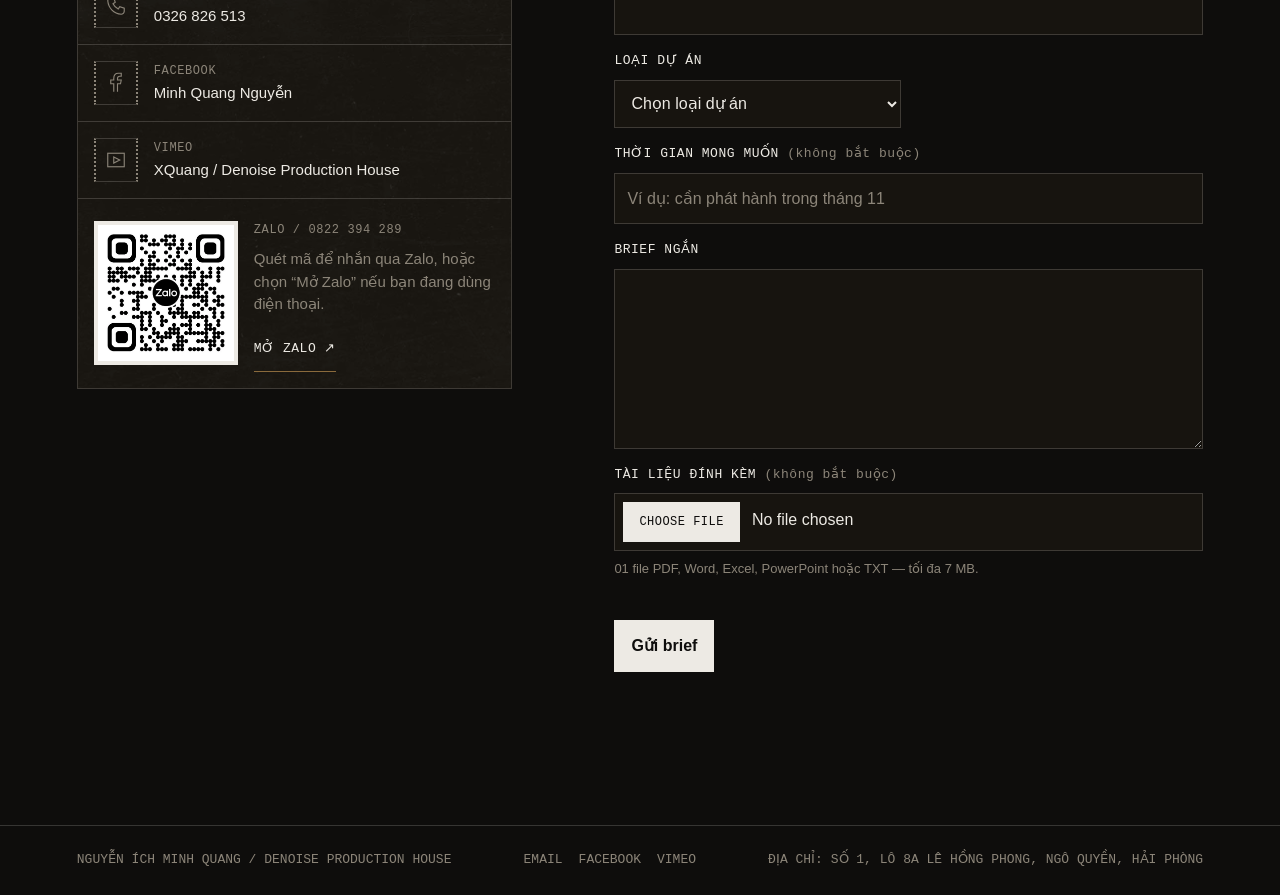
==== commit 69f72a4c: "feat: finalize XQuang portfolio release candidate" ====
--- a/index.html
+++ b/index.html
@@ -38,8 +38,9 @@
       <a href="#selected-work" aria-label="02 — Selected Work">02</a>
       <a href="#case-studies" aria-label="03 — Case Studies">03</a>
       <a href="#process" aria-label="04 — Quy trình">04</a>
-      <a href="#clients" aria-label="05 — Khách hàng">05</a>
-      <a href="#brief" aria-label="06 — Gửi brief">06</a>
+      <a href="#bts" aria-label="05 — Hậu trường">05</a>
+      <a href="#clients" aria-label="06 — Khách hàng">06</a>
+      <a href="#brief" aria-label="07 — Gửi brief">07</a>
     </nav>
 
     <main id="main-content" tabindex="-1">
@@ -60,10 +61,13 @@
 
         <div class="hero__content page-shell">
           <p class="section-kicker">SCN 01 / HERO / HẢI PHÒNG</p>
-          <h1 id="hero-title">XQuang — filmmaker tại Hải Phòng.</h1>
+          <h1 id="hero-title">
+            <span class="hero-title__name">XQuang</span>
+            <span class="hero-title__descriptor">Filmmaker tại Hải Phòng.</span>
+          </h1>
           <p class="hero__positioning">
-            Nhận TVC doanh nghiệp, hợp tác nội dung dài hạn và MV nghệ sĩ;
-            Denoise Production House vận hành production cùng core team 4 người.
+            XQuang thực hiện TVC doanh nghiệp, nội dung dài hạn và MV nghệ sĩ
+            cùng Denoise Production House và ekip nòng cốt 4 người.
           </p>
           <div class="hero__actions">
             <a class="button button--primary" href="#brief">Gửi brief</a>
@@ -72,7 +76,7 @@
           <dl class="hero__meta">
             <div>
               <dt>Vai trò</dt>
-              <dd>Ý tưởng / Đạo diễn / Camera / Dựng / Màu</dd>
+              <dd>Director / Cinematographer</dd>
             </div>
             <div>
               <dt>Production</dt>
@@ -85,8 +89,8 @@
       <section class="section page-shell" id="selected-work" aria-labelledby="work-title">
         <header class="section-heading">
           <p class="section-kicker">SCN 02 / SELECTED WORK / 06 PROJECTS</p>
-          <h2 id="work-title">Dự án chọn lọc</h2>
-          <p>Ba TVC mở đầu theo đúng loại công việc XQuang muốn nhận thêm.</p>
+          <h2 id="work-title">Dự án tiêu biểu</h2>
+          <p>TVC, MV và phim cá nhân với vai trò của XQuang được ghi rõ trong từng dự án.</p>
         </header>
 
         <div class="work-grid">
@@ -149,7 +153,7 @@
               class="project-card__media video-facade"
               type="button"
               data-vimeo-id="1224498861"
-              data-video-title="Pullupinmymind — Rollin"
+              data-video-title="Pullupinmymind"
               aria-label="Phát MV Pullupinmymind trên Vimeo"
             >
               <img src="assets/images/work-pullupinmymind.webp" alt="" width="1600" height="900" loading="lazy" decoding="async">
@@ -157,7 +161,7 @@
             </button>
             <div class="project-card__body">
               <p class="project-card__index">04 / MV / 2025</p>
-              <h3>Pullupinmymind — Rollin</h3>
+              <h3>Pullupinmymind</h3>
               <p>Đạo diễn / DOP / Quay / Dựng / Màu — XQuang</p>
             </div>
           </article>
@@ -206,8 +210,8 @@
             <p class="section-kicker">SCN 03 / CASE STUDIES / 03 FILES</p>
             <h2 id="cases-title">Hồ sơ dự án</h2>
             <p>
-              Ba dự án đi sâu vào cách XQuang cùng các ekip ra quyết định,
-              tổ chức sản xuất và hoàn thành sản phẩm trong điều kiện thực tế.
+              Xem cách mỗi dự án được định hướng, triển khai và hoàn thiện
+              trong những điều kiện sản xuất khác nhau.
             </p>
           </header>
 
@@ -225,7 +229,7 @@
             <header class="case-study__header">
               <p class="project-card__index">FILE 01 / MV / 2025</p>
               <h3 id="case-pullup-title">Pullupinmymind</h3>
-              <p>Creative direction xuyên suốt từ ý tưởng đến bản phim cuối.</p>
+              <p>XQuang phụ trách từ phát triển ý tưởng, đạo diễn và quay phim đến dựng và chỉnh màu.</p>
             </header>
             <div class="case-study__facts">
               <section>
@@ -242,7 +246,7 @@
               </section>
               <section>
                 <h4>Outcome</h4>
-                <p>Hoàn thành và phát hành trong kế hoạch; phản hồi tích cực được giữ ở mức ghi nhận định tính.</p>
+                <p>Hoàn thành và phát hành đúng kế hoạch, nhận được nhiều phản hồi tích cực.</p>
               </section>
             </div>
           </article>
@@ -261,7 +265,7 @@
             <header class="case-study__header">
               <p class="project-card__index">FILE 02 / MV / 2025</p>
               <h3 id="case-wedding-title">Hẹn Em Ở Lễ Đường</h3>
-              <p>Vận hành production nhiều ngày quay trong giới hạn nguồn lực.</p>
+              <p>MV được thực hiện qua 3 ngày quay với sự phối hợp của ekip hiện trường và hậu kỳ.</p>
             </header>
             <div class="case-study__facts">
               <section>
@@ -278,7 +282,7 @@
               </section>
               <section>
                 <h4>Outcome</h4>
-                <p>Hoàn thiện phiên bản tối ưu trong giới hạn nguồn lực và đưa sản phẩm lên YouTube.</p>
+                <p>MV được hoàn thiện và phát hành trên YouTube.</p>
               </section>
             </div>
           </article>
@@ -306,7 +310,7 @@
               </section>
               <section>
                 <h4>Decision</h4>
-                <p>Yêu cầu quan trọng nhất là tiến độ: chỉ 4 ngày từ lúc book dự án đến khi bàn giao sản phẩm.</p>
+                <p>Yêu cầu quan trọng nhất là tiến độ: chỉ 4 ngày từ khi tiếp nhận dự án đến lúc bàn giao sản phẩm.</p>
               </section>
               <section>
                 <h4>Execution</h4>
@@ -325,7 +329,7 @@
         <header class="section-heading">
           <p class="section-kicker">SCN 04 / PROCESS / 04 STAGES</p>
           <h2 id="process-title">Từ brief đến bàn giao</h2>
-          <p>Quy trình khách hàng nhìn thấy, rút từ luồng vận hành thật của Denoise Production House.</p>
+          <p>Bốn giai đoạn rõ ràng từ khi tiếp nhận brief đến lúc bàn giao sản phẩm.</p>
         </header>
 
         <ol class="process-list">
@@ -342,20 +346,69 @@
           <li>
             <span class="process-list__number">03</span>
             <h3>Quay & hậu kỳ</h3>
-            <p>On set, dựng và color; feedback nội bộ, tối đa 2 vòng sửa hậu kỳ, sau đó khóa bản final.</p>
+            <p>Quay, dựng và chỉnh màu; kiểm tra nội bộ, tiếp nhận tối đa 2 vòng chỉnh sửa rồi chốt bản hoàn thiện.</p>
           </li>
           <li>
             <span class="process-list__number">04</span>
             <h3>Nghiệm thu & hoàn tất</h3>
-            <p>Bàn giao, thanh toán phần còn lại, lưu trữ dự án và ghi nhận số liệu.</p>
+            <p>Nghiệm thu, thanh toán phần còn lại, bàn giao và lưu trữ dự án.</p>
           </li>
         </ol>
       </section>
 
+      <section class="section section--surface bts-section" id="bts" aria-labelledby="bts-title">
+        <div class="page-shell">
+          <header class="section-heading">
+            <p class="section-kicker">SCN 05 / BTS / FIELD NOTES</p>
+            <h2 id="bts-title">Trên hiện trường</h2>
+            <p>
+              Một vài khoảnh khắc phía sau máy quay: kiểm tra khung hình,
+              phối hợp ekip và làm việc cùng khách hàng tại hiện trường.
+            </p>
+          </header>
+
+          <div class="bts-gallery">
+            <figure class="bts-frame">
+              <img
+                src="assets/images/bts-orpc-review.webp"
+                alt="XQuang cùng ekip và đại diện khách hàng kiểm tra khung hình tại nhà máy"
+                width="1600"
+                height="1066"
+                loading="lazy"
+                decoding="async"
+              >
+              <figcaption><span>BTS 01</span> Kiểm tra khung hình / ORPC</figcaption>
+            </figure>
+            <figure class="bts-frame">
+              <img
+                src="assets/images/bts-orpc-team.webp"
+                alt="XQuang vận hành camera cùng thành viên Denoise Production House tại hiện trường"
+                width="1600"
+                height="1066"
+                loading="lazy"
+                decoding="async"
+              >
+              <figcaption><span>BTS 02</span> Phối hợp ekip</figcaption>
+            </figure>
+            <figure class="bts-frame">
+              <img
+                src="assets/images/bts-orpc-camera.webp"
+                alt="XQuang vận hành máy quay trong khu vực sản xuất của nhà máy"
+                width="1600"
+                height="1066"
+                loading="lazy"
+                decoding="async"
+              >
+              <figcaption><span>BTS 03</span> Vận hành máy quay</figcaption>
+            </figure>
+          </div>
+        </div>
+      </section>
+
       <section class="section section--surface section--texture" id="clients" aria-labelledby="clients-title">
         <div class="page-shell">
           <header class="section-heading section-heading--compact">
-            <p class="section-kicker">SCN 05 / CLIENT INDEX</p>
+            <p class="section-kicker">SCN 06 / CLIENT INDEX</p>
             <h2 id="clients-title">Đã thực hiện cùng</h2>
           </header>
 
@@ -406,21 +459,21 @@
         </div>
       </section>
 
-      <section class="section brief-section page-shell" id="brief" aria-labelledby="brief-title">
-        <div class="brief-section__intro">
-          <p class="section-kicker">SCN 06 / NEW PROJECT</p>
-          <h2 id="brief-title">Gửi brief cho XQuang</h2>
+      <div class="section brief-section page-shell">
+        <section class="brief-section__intro" id="contact" aria-labelledby="contact-overview-title">
+          <p class="section-kicker">SCN 07 / LIÊN HỆ</p>
+          <h2 id="contact-overview-title">Kết nối với XQuang</h2>
           <p>
-            Cho Denoise Production House biết loại dự án, khoảng ngân sách và điều bạn cần giải quyết.
+            Trao đổi trực tiếp hoặc xem thêm các dự án của XQuang qua những kênh dưới đây.
           </p>
           <p class="brief-section__identity">
             <strong>Nguyễn Ích Minh Quang</strong>
-            <span>Filmmaker / Director / Cinematographer / Editor / Colorist</span>
+            <span>Director / Cinematographer</span>
           </p>
 
           <aside class="contact-panel" aria-labelledby="contact-title">
             <div class="contact-panel__heading">
-              <p id="contact-title">CONTACT INDEX / 05</p>
+              <p id="contact-title">THÔNG TIN LIÊN HỆ / 05</p>
               <span>Hải Phòng / VN</span>
             </div>
 
@@ -486,76 +539,96 @@
                 <img src="assets/images/zalo-qr.webp" alt="Mã QR Zalo của Nguyễn Ích Minh Quang" width="540" height="540" loading="lazy" decoding="async">
               </a>
               <div class="contact-qr__copy">
-                <span class="contact-qr__label">ZALO DIRECT / 0822 394 289</span>
-                <p>Quét mã bằng camera hoặc mở trực tiếp khi xem trên điện thoại.</p>
+                <span class="contact-qr__label">Zalo / 0822 394 289</span>
+                <p>Quét mã để nhắn qua Zalo, hoặc chọn “Mở Zalo” nếu bạn đang dùng điện thoại.</p>
                 <a class="contact-qr__link" href="https://zalo.me/0822394289" target="_blank" rel="noreferrer">Mở Zalo <span aria-hidden="true">↗</span></a>
               </div>
             </div>
           </aside>
 
-          <p class="response-note">
-            Denoise Production House phản hồi xác nhận brief trong vòng 1 ngày làm việc và hẹn bước trao đổi tiếp theo.
-          </p>
-        </div>
-
-        <form
-          class="brief-form"
-          name="project-brief"
-          method="POST"
-          data-netlify="true"
-          netlify-honeypot="bot-field"
-        >
-          <input type="hidden" name="form-name" value="project-brief">
-          <p class="honeypot" hidden>
-            <label>Không điền trường này nếu bạn là người: <input name="bot-field"></label>
-          </p>
-
-          <div class="form-field">
-            <label for="name">Tên của bạn</label>
-            <input id="name" name="name" type="text" autocomplete="name" required>
-          </div>
-
-          <div class="form-field">
-            <label for="email">Email</label>
-            <input id="email" name="email" type="email" autocomplete="email" required>
-          </div>
-
-          <div class="form-field form-field--wide">
-            <label for="organization">Doanh nghiệp / Nghệ sĩ <span>(không bắt buộc)</span></label>
-            <input id="organization" name="organization" type="text" autocomplete="organization">
-          </div>
-
-          <div class="form-field">
-            <label for="project-type">Loại dự án</label>
-            <select id="project-type" name="project-type" required>
-              <option value="">Chọn loại dự án</option>
-              <option value="tvc-doanh-nghiep">TVC doanh nghiệp</option>
-              <option value="retainer">Nội dung định kỳ / Retainer</option>
-              <option value="mv">MV nghệ sĩ</option>
-              <option value="khac">Khác</option>
-            </select>
-          </div>
-
-          <div class="form-field">
-            <label for="budget">Khoảng ngân sách</label>
-            <input id="budget" name="budget" type="text" value="Sẽ trao đổi trực tiếp" readonly aria-readonly="true">
-          </div>
-
-          <div class="form-field form-field--wide">
-            <label for="timeline">Thời gian mong muốn <span>(không bắt buộc)</span></label>
-            <input id="timeline" name="timeline" type="text" placeholder="Ví dụ: cần phát hành trong tháng 11">
-          </div>
-
-          <div class="form-field form-field--wide">
-            <label for="message">Brief ngắn</label>
-            <textarea id="message" name="message" rows="6" required></textarea>
-          </div>
-
-          <div class="form-field form-field--wide form-submit">
-            <button class="button button--primary" type="submit">Gửi brief</button>
-          </div>
-        </form>
-      </section>
+        </section>
+
+        <section class="brief-section__form-column" id="brief" aria-labelledby="brief-title">
+          <header class="brief-section__form-heading">
+            <p class="section-kicker">BẮT ĐẦU DỰ ÁN</p>
+            <h2 id="brief-title">Gửi brief cho XQuang</h2>
+            <p>
+              Chia sẻ loại dự án, thời gian dự kiến và mục tiêu bạn muốn đạt được.
+              Bạn có thể đính kèm tài liệu nếu đã có. XQuang sẽ phản hồi trong
+              vòng 1 ngày làm việc để xác nhận brief và hẹn bước trao đổi tiếp theo.
+            </p>
+          </header>
+
+          <form
+            class="brief-form"
+            name="project-brief"
+            method="POST"
+            enctype="multipart/form-data"
+            data-netlify="true"
+            netlify-honeypot="bot-field"
+          >
+            <input type="hidden" name="form-name" value="project-brief">
+            <p class="honeypot" hidden>
+              <label>Không điền trường này nếu bạn là người: <input name="bot-field"></label>
+            </p>
+
+            <div class="form-field">
+              <label for="name">Tên của bạn</label>
+              <input id="name" name="name" type="text" autocomplete="name" required>
+            </div>
+
+            <div class="form-field">
+              <label for="email">Email</label>
+              <input id="email" name="email" type="email" autocomplete="email" required>
+            </div>
+
+            <div class="form-field form-field--wide">
+              <label for="organization">Doanh nghiệp / Nghệ sĩ <span>(không bắt buộc)</span></label>
+              <input id="organization" name="organization" type="text" autocomplete="organization">
+            </div>
+
+            <div class="form-field">
+              <label for="project-type">Loại dự án</label>
+              <select id="project-type" name="project-type" required>
+                <option value="">Chọn loại dự án</option>
+                <option value="tvc-doanh-nghiep">TVC doanh nghiệp</option>
+                <option value="retainer">Nội dung định kỳ / Retainer</option>
+                <option value="mv">MV nghệ sĩ</option>
+                <option value="khac">Khác</option>
+              </select>
+            </div>
+
+            <div class="form-field form-field--wide">
+              <label for="timeline">Thời gian mong muốn <span>(không bắt buộc)</span></label>
+              <input id="timeline" name="timeline" type="text" placeholder="Ví dụ: cần phát hành trong tháng 11">
+            </div>
+
+            <div class="form-field form-field--wide">
+              <label for="message">Brief ngắn</label>
+              <textarea id="message" name="message" rows="6" required></textarea>
+            </div>
+
+            <div class="form-field form-field--wide">
+              <label for="attachment">Tài liệu đính kèm <span>(không bắt buộc)</span></label>
+              <input
+                id="attachment"
+                name="attachment"
+                type="file"
+                accept=".pdf,.doc,.docx,.xls,.xlsx,.ppt,.pptx,.txt"
+                aria-describedby="attachment-hint attachment-error"
+              >
+              <p class="form-field__hint" id="attachment-hint">
+                01 file PDF, Word, Excel, PowerPoint hoặc TXT — tối đa 7 MB.
+              </p>
+              <p class="form-field__error" id="attachment-error" aria-live="polite"></p>
+            </div>
+
+            <div class="form-field form-field--wide form-submit">
+              <button class="button button--primary" type="submit">Gửi brief</button>
+            </div>
+          </form>
+        </section>
+      </div>
     </main>
 
     <footer class="site-footer">
@@ -566,7 +639,7 @@
           <a href="https://www.facebook.com/minhquang.nguyen.1675/" target="_blank" rel="noreferrer">Facebook</a>
           <a href="https://vimeo.com/user40282194" target="_blank" rel="noreferrer">Vimeo</a>
         </nav>
-        <p>Hải Phòng, Việt Nam</p>
+        <p class="site-footer__address">Địa chỉ: Số 1, lô 8A Lê Hồng Phong, Ngô Quyền, Hải Phòng</p>
       </div>
     </footer>
   </body>
--- a/style.css
+++ b/style.css
@@ -94,11 +94,11 @@
 }
 
 h1 {
-  max-width: 12ch;
+  max-width: 15ch;
   margin-bottom: 1.5rem;
-  font-size: clamp(3rem, 11vw, 5.5rem);
-  line-height: 0.98;
-  letter-spacing: -0.02em;
+  font-size: clamp(2.5rem, 8vw, 4.75rem);
+  line-height: 1.06;
+  letter-spacing: -0.012em;
 }
 
 h2 {
@@ -291,6 +291,20 @@
   max-width: 42rem;
   margin-bottom: 1.5rem;
   font-size: 1.125rem;
+}
+
+.hero-title__name,
+.hero-title__descriptor {
+  display: block;
+}
+
+.hero-title__descriptor {
+  max-width: 16ch;
+  margin-top: 0.375rem;
+  color: rgb(237 234 228 / 72%);
+  font-size: 0.72em;
+  font-weight: 650;
+  letter-spacing: 0;
 }
 
 .hero__actions {
@@ -473,7 +487,7 @@
 }
 
 .project-card__body h3 {
-  margin-bottom: 0.75rem;
+  margin: 0.5rem 0 0.75rem;
 }
 
 .project-card__body > p:last-child {
@@ -539,6 +553,40 @@
 .process-list p {
   margin-bottom: 0;
   color: var(--muted);
+}
+
+.bts-gallery {
+  display: grid;
+  gap: 1rem;
+}
+
+.bts-frame {
+  margin: 0;
+  border-top: 1px solid var(--line);
+}
+
+.bts-frame img {
+  width: 100%;
+  height: auto;
+  aspect-ratio: 16 / 10;
+  object-fit: cover;
+  filter: saturate(0.88) contrast(1.03);
+}
+
+.bts-frame figcaption {
+  display: flex;
+  justify-content: space-between;
+  gap: 1rem;
+  padding-top: 0.75rem;
+  color: var(--muted);
+  font-family: var(--font-mono);
+  font-size: 0.75rem;
+  letter-spacing: 0.04em;
+  text-transform: uppercase;
+}
+
+.bts-frame figcaption span {
+  color: var(--text);
 }
 
 .client-grid {
@@ -664,6 +712,32 @@
   font-size: 1.125rem;
 }
 
+.brief-section__form-column {
+  align-self: start;
+}
+
+.brief-section__form-heading {
+  display: grid;
+  gap: 1rem;
+}
+
+.brief-section__intro h2,
+.brief-section__form-heading h2 {
+  font-size: clamp(1.625rem, 7.5vw, 2.75rem);
+  white-space: nowrap;
+}
+
+.brief-section__form-heading h2,
+.brief-section__form-heading p {
+  margin-bottom: 0;
+}
+
+.brief-section__form-heading > p:last-child {
+  max-width: 34rem;
+  color: var(--muted);
+  font-size: 1.125rem;
+}
+
 .brief-section__identity {
   display: grid;
   gap: 0.25rem;
@@ -855,15 +929,10 @@
   transform: translateY(-2px);
 }
 
-.response-note {
+.brief-form {
+  display: grid;
+  gap: 1rem;
   margin-top: 1.5rem;
-  padding-top: 1rem;
-  border-top: 1px solid var(--line);
-}
-
-.brief-form {
-  display: grid;
-  gap: 1rem;
   padding-top: 1.5rem;
   border-top: 1px solid var(--line);
 }
@@ -906,9 +975,37 @@
   color: var(--muted);
 }
 
-input[readonly] {
-  color: var(--muted);
-  cursor: default;
+input[type="file"] {
+  min-height: 3.5rem;
+  padding: 0.5rem;
+}
+
+input[type="file"]::file-selector-button {
+  min-height: 2.5rem;
+  margin-right: 0.75rem;
+  border: 0;
+  padding-inline: 1rem;
+  background: var(--text);
+  color: var(--bg);
+  cursor: pointer;
+  font-family: var(--font-mono);
+  font-size: 0.75rem;
+  letter-spacing: 0.04em;
+  text-transform: uppercase;
+}
+
+.form-field__hint,
+.form-field__error {
+  margin-bottom: 0;
+  font-size: 0.8125rem;
+}
+
+.form-field__hint {
+  color: var(--muted);
+}
+
+.form-field__error {
+  color: var(--error);
 }
 
 .form-submit {
@@ -1105,6 +1202,10 @@
     border-right: 0;
   }
 
+  .bts-gallery {
+    grid-template-columns: repeat(3, minmax(0, 1fr));
+  }
+
   .brief-section {
     grid-template-columns: minmax(0, 0.85fr) minmax(28rem, 1.15fr);
     gap: clamp(3rem, 8vw, 8rem);
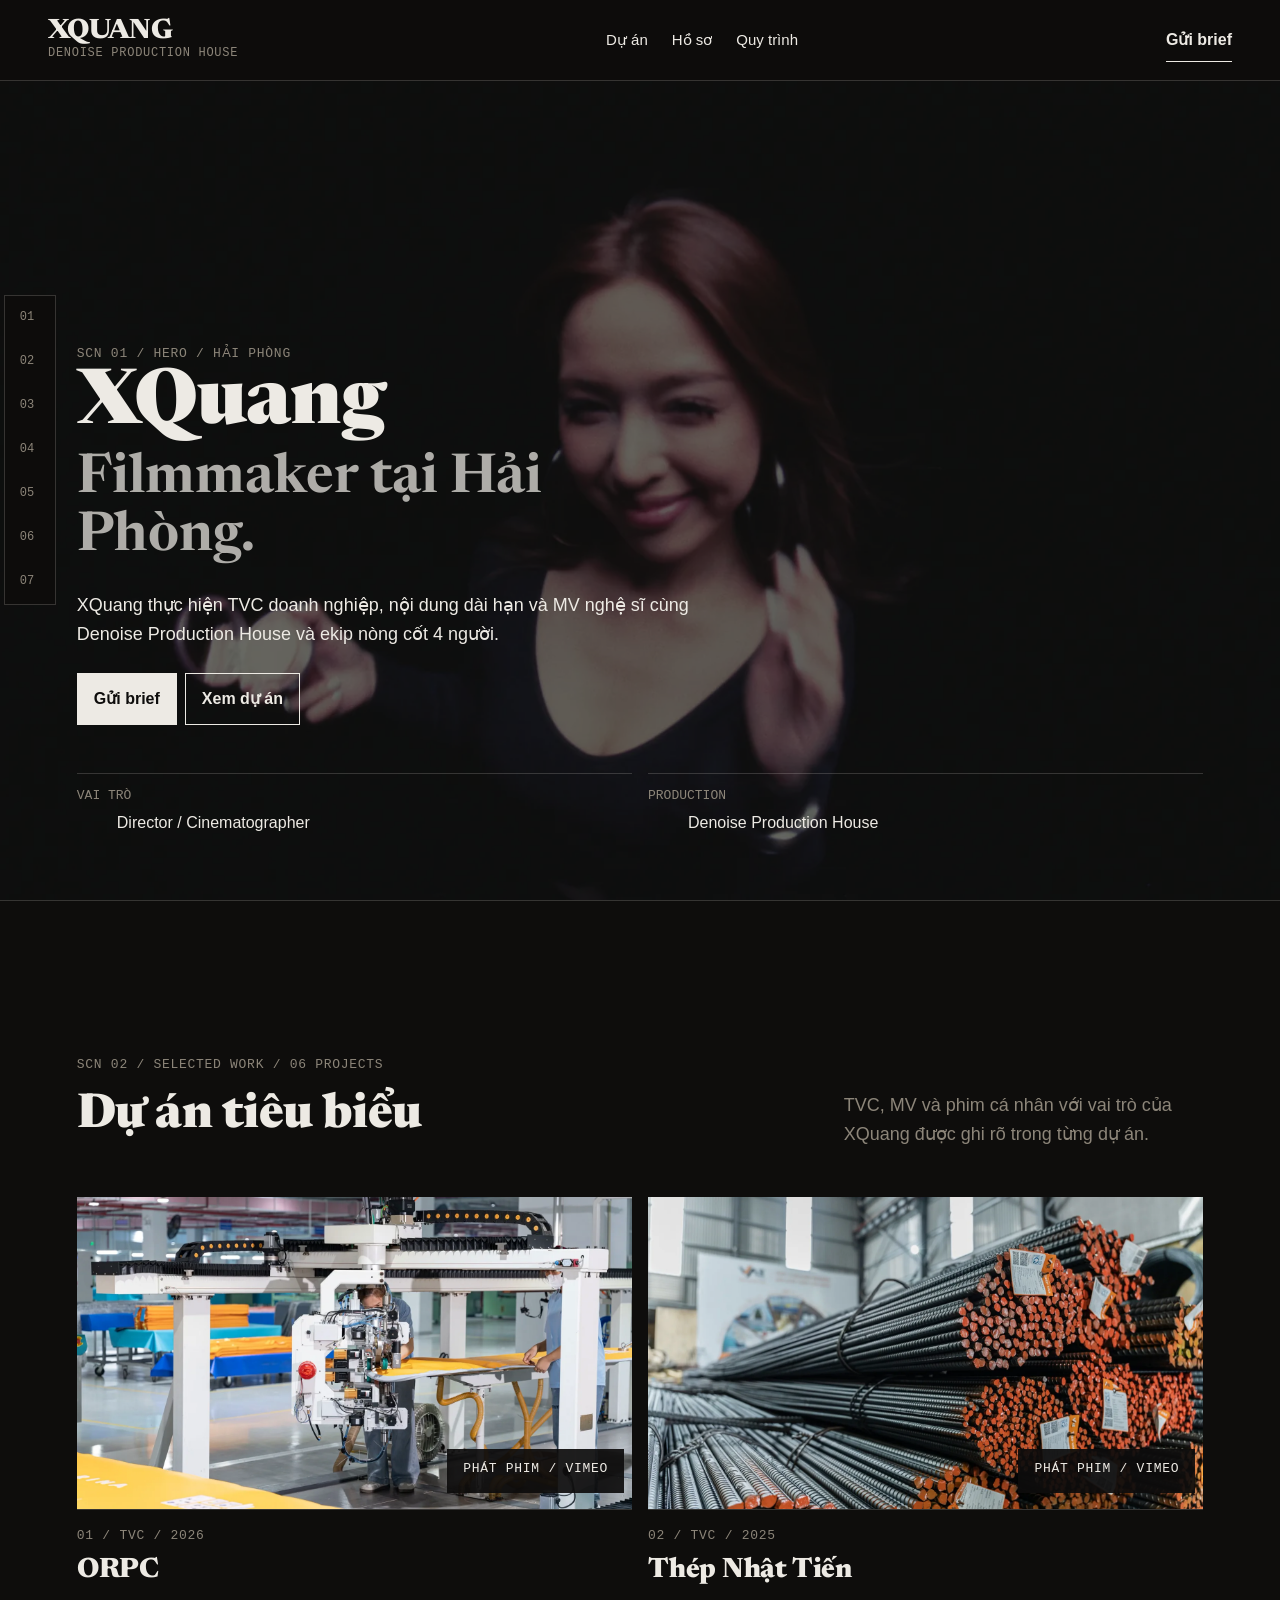
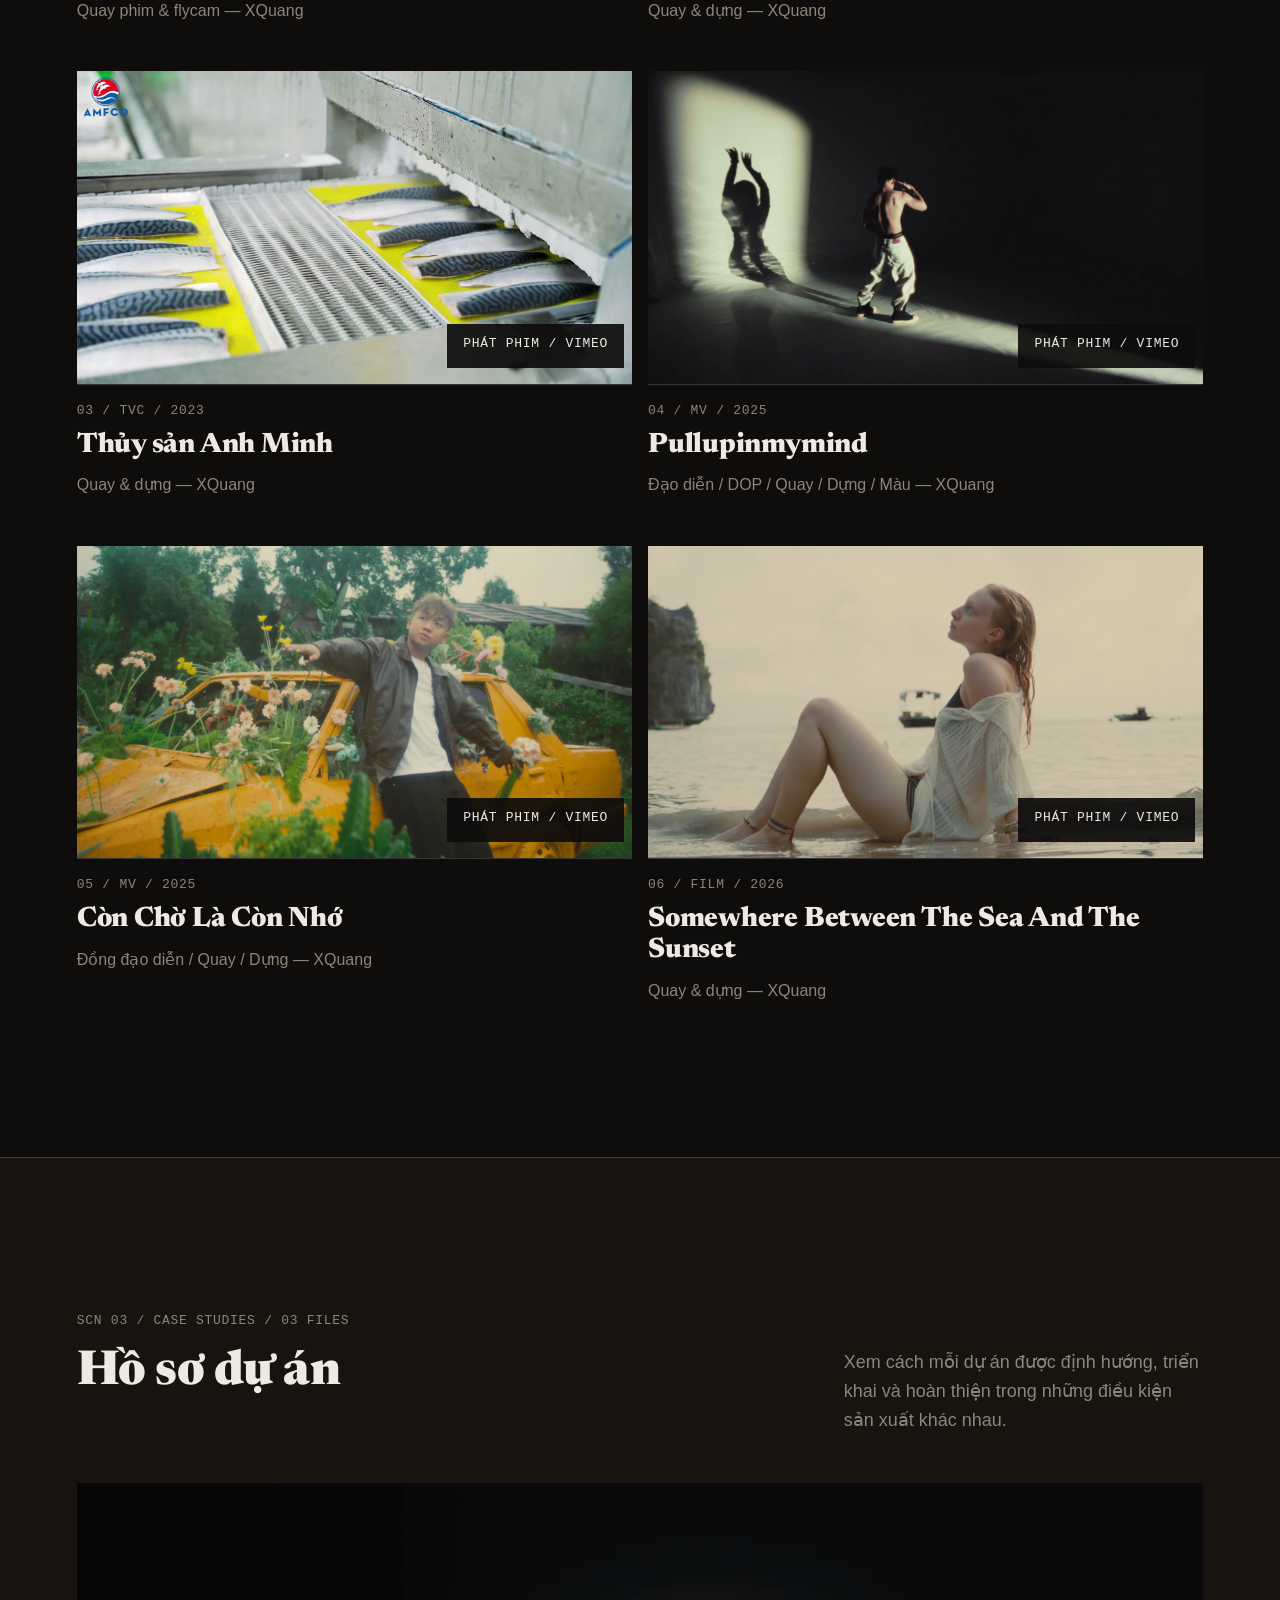
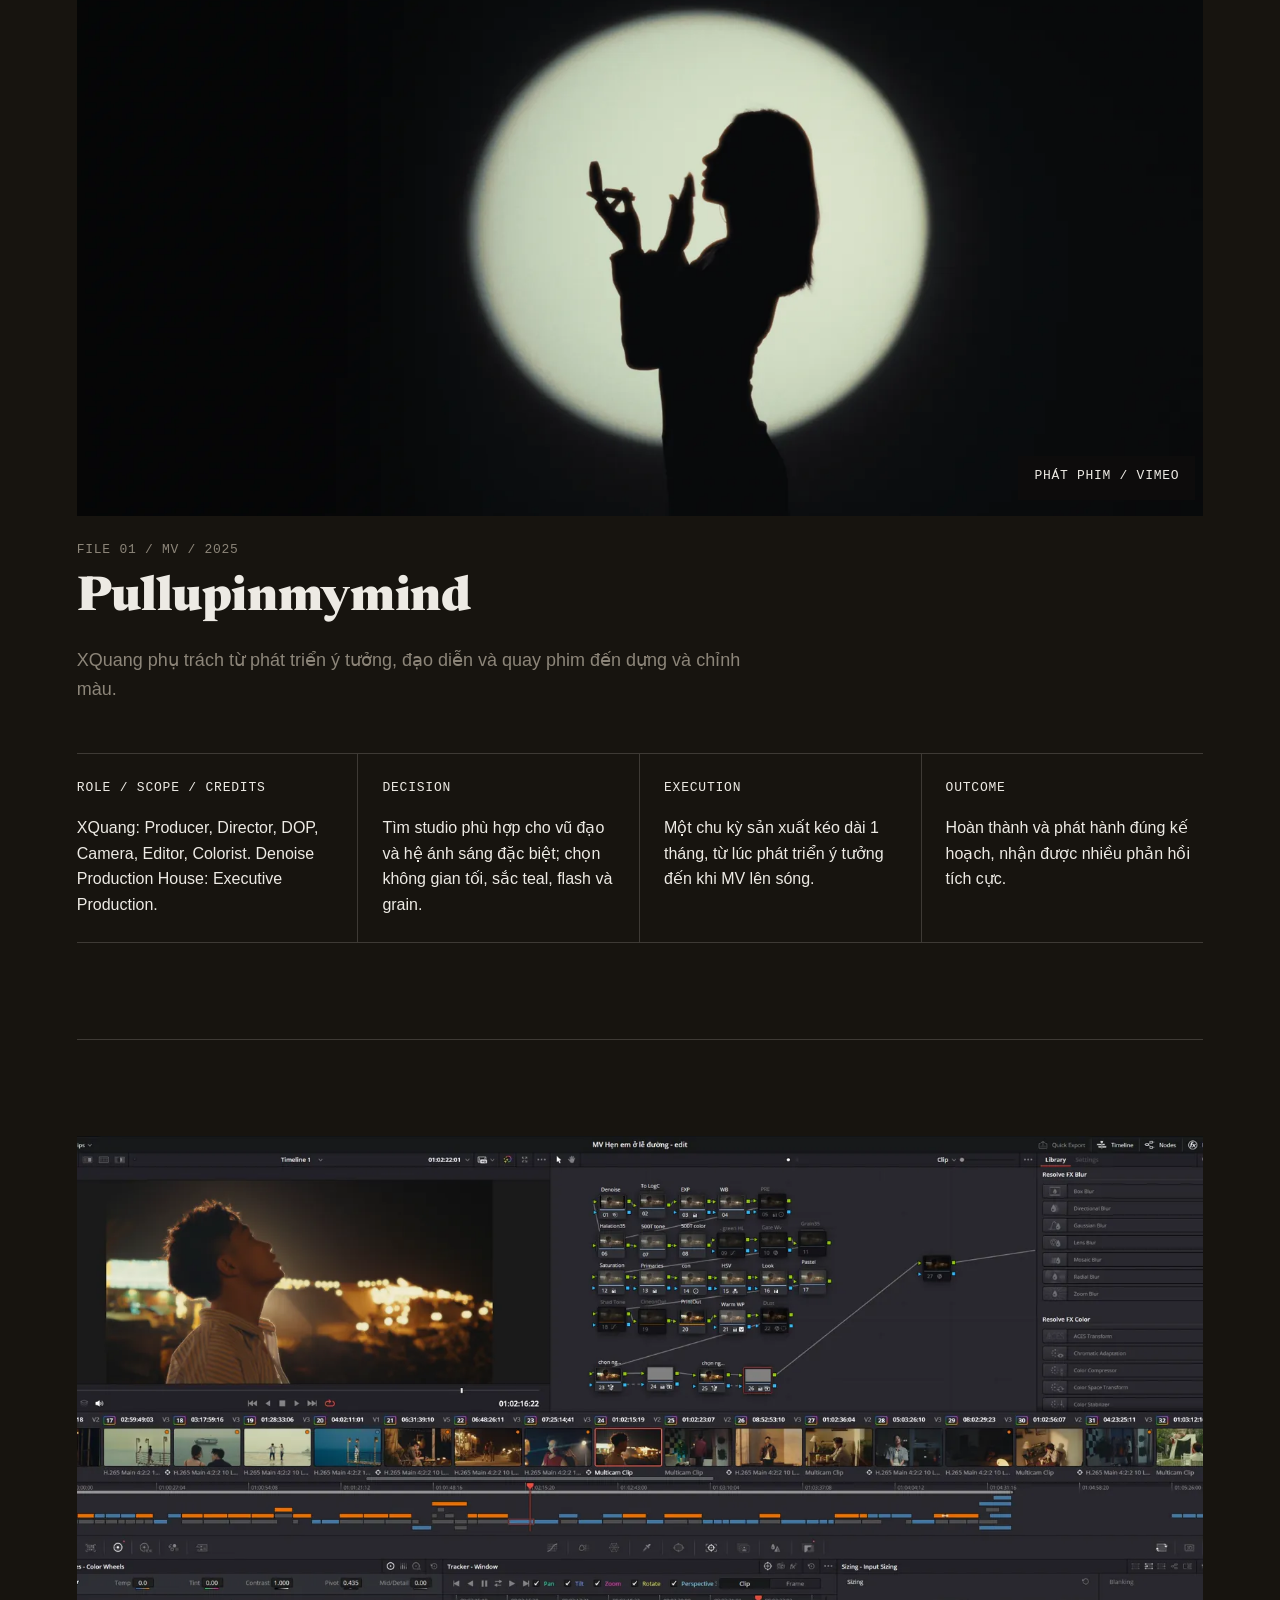
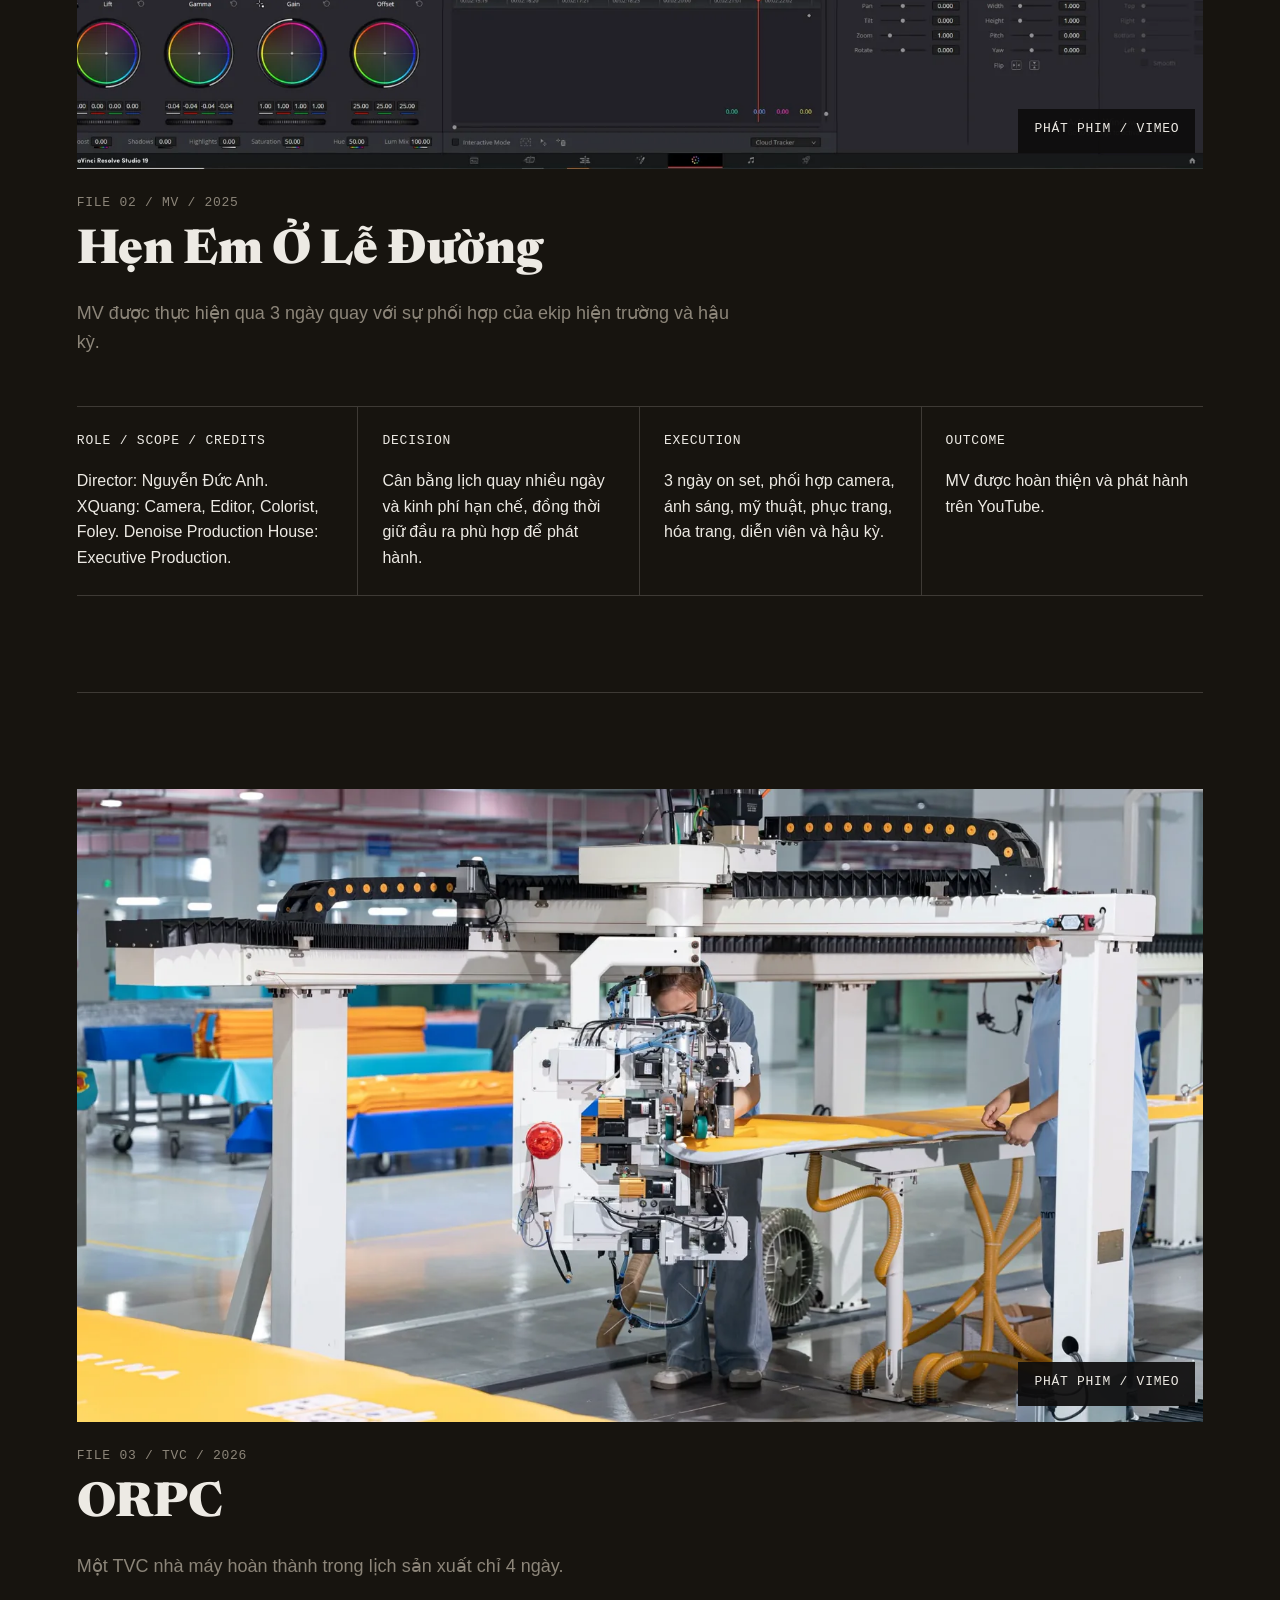
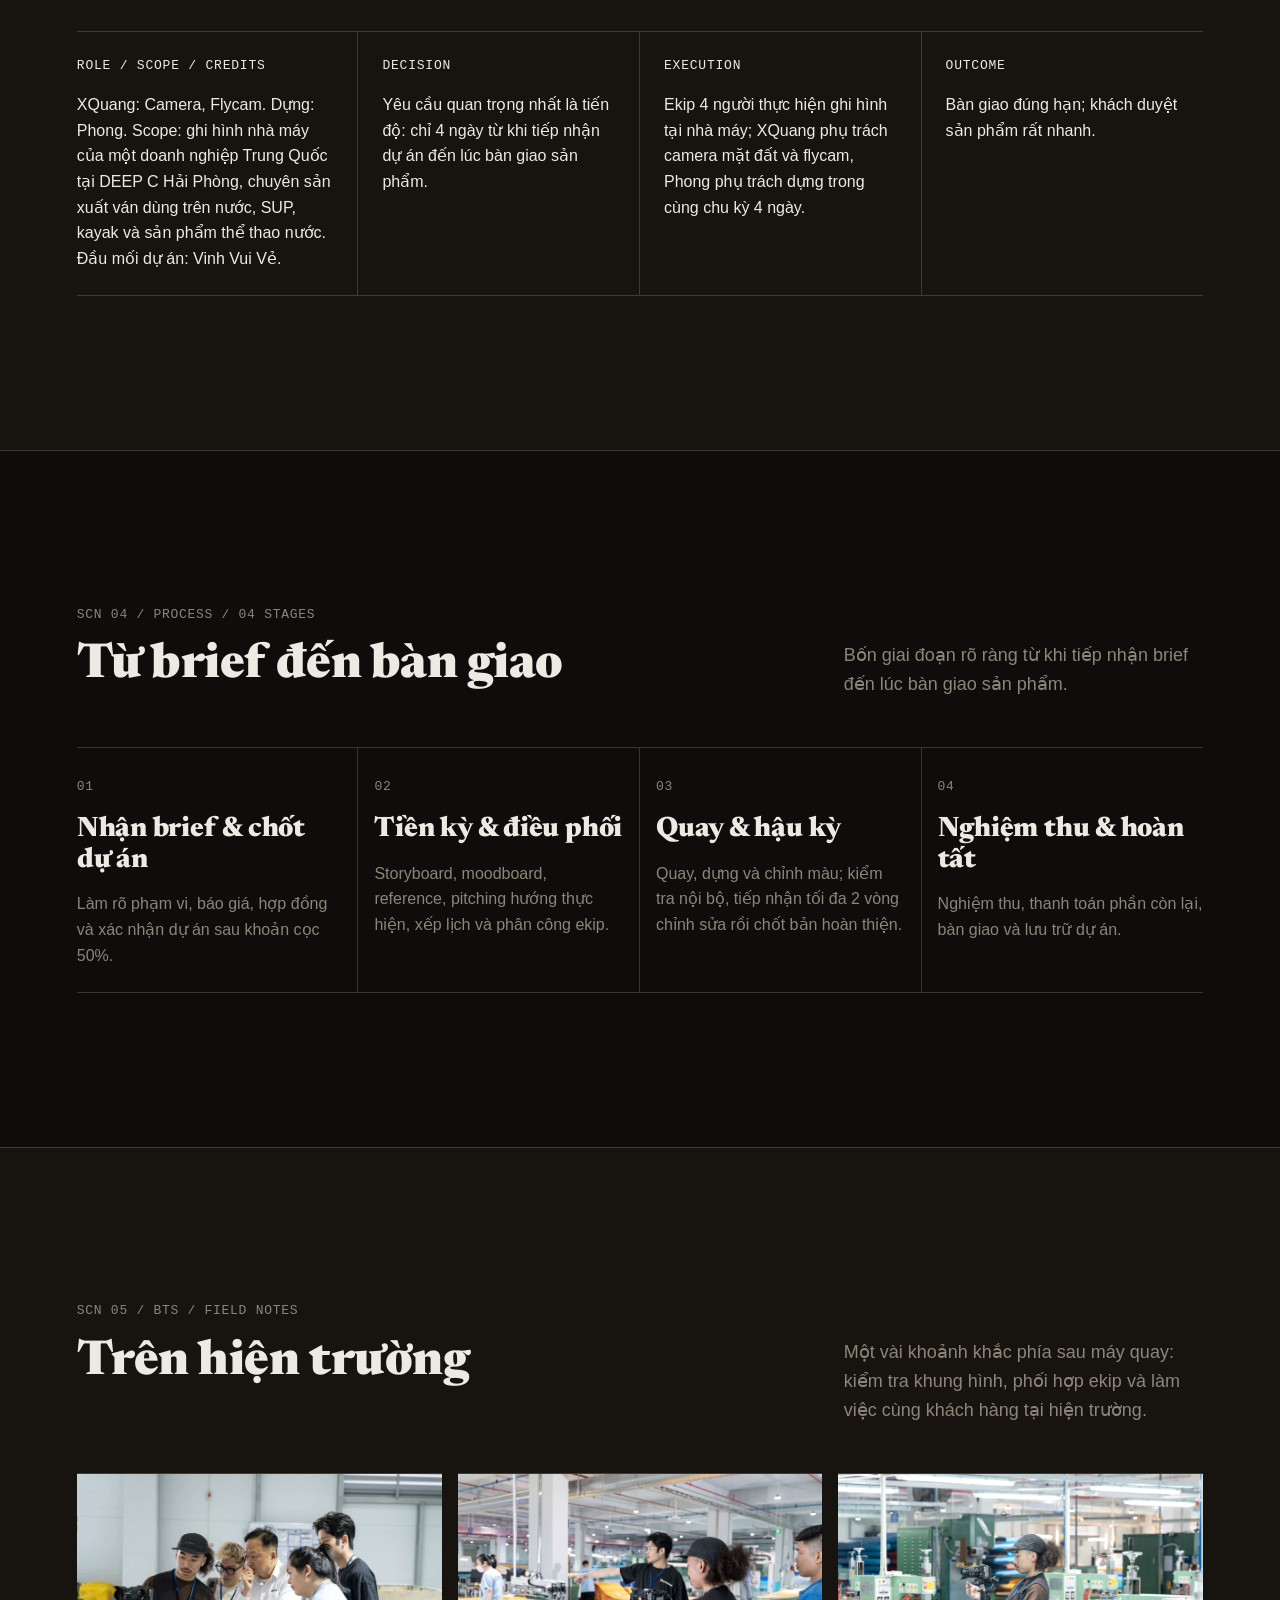
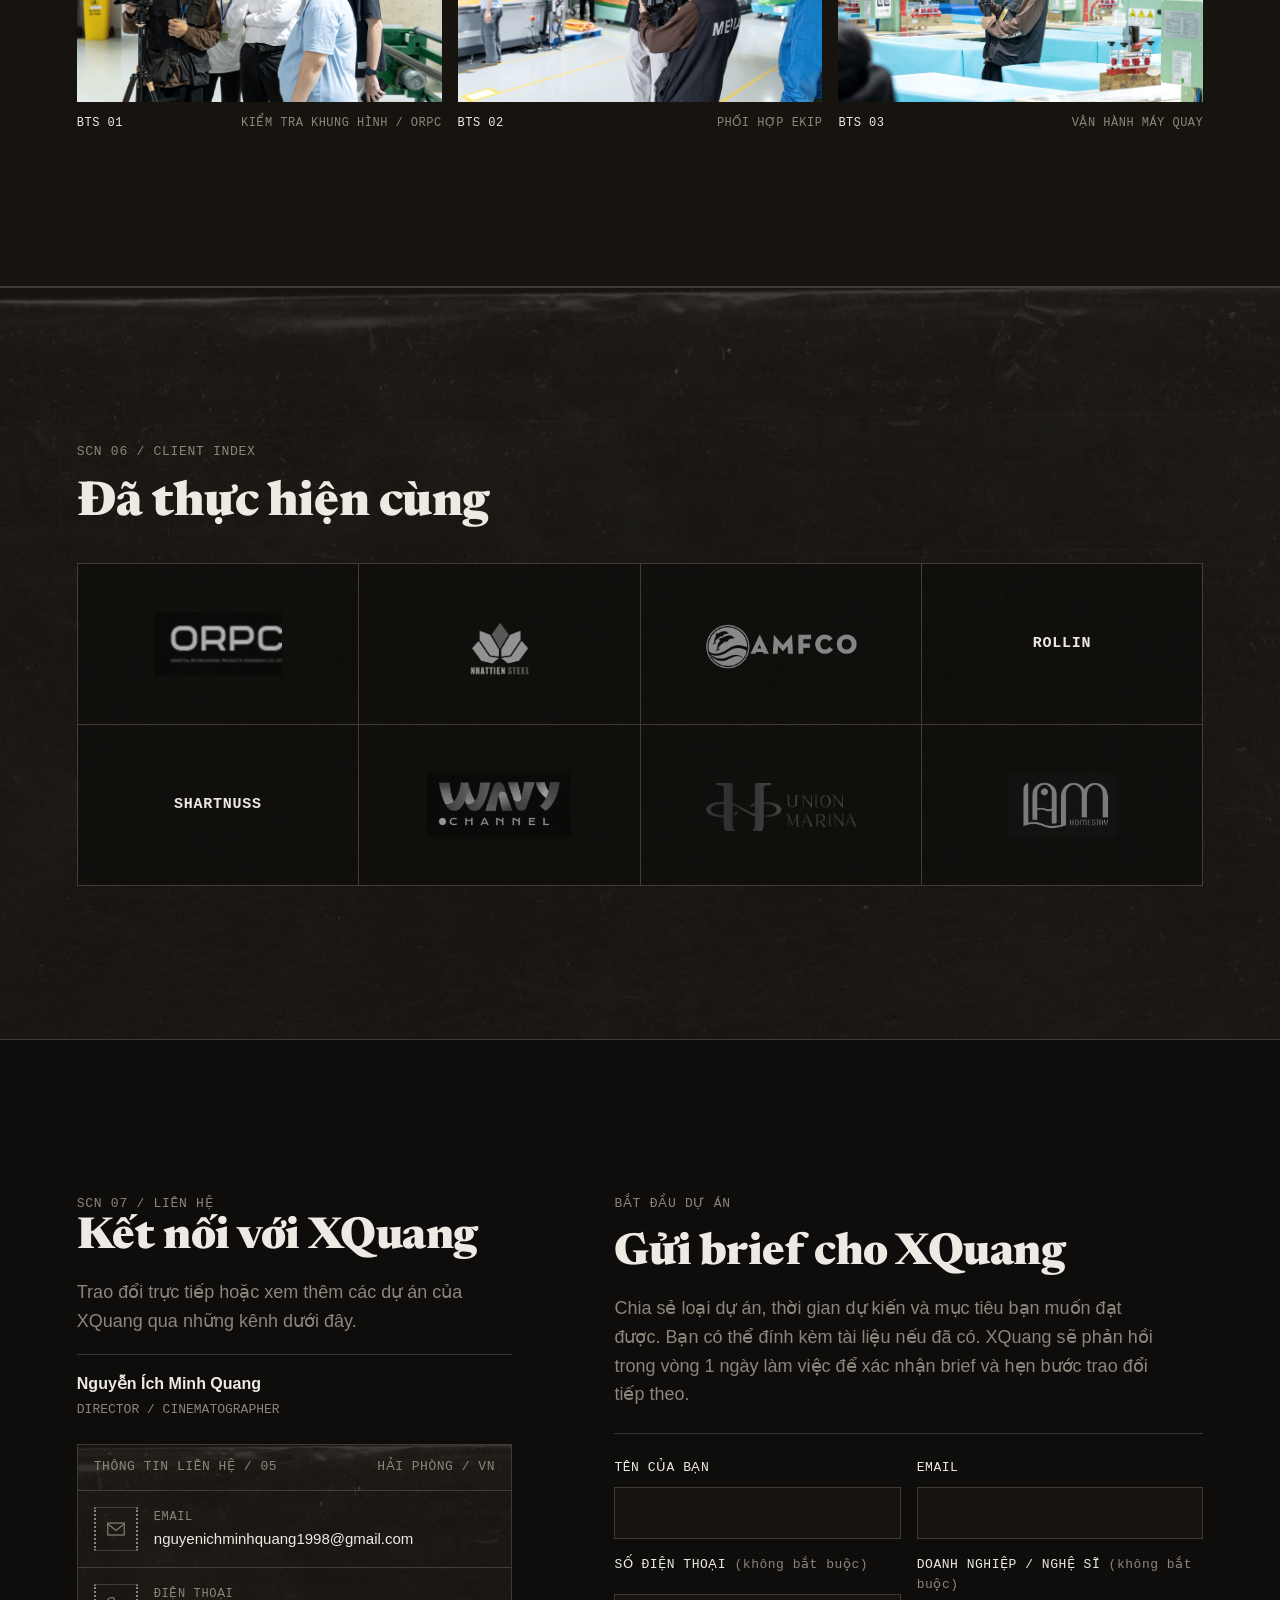
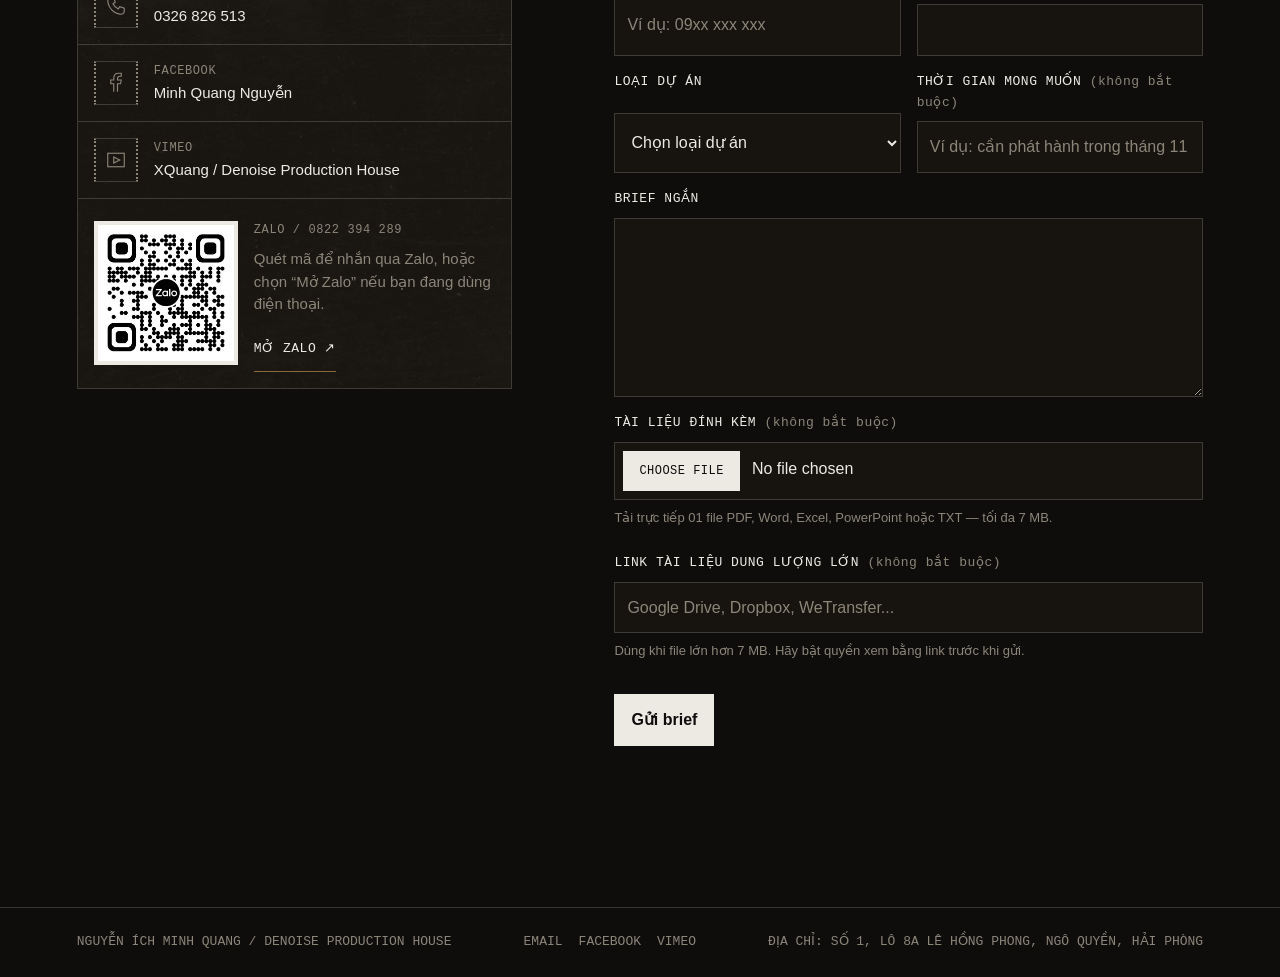
==== commit 75c2a017: "feat: improve brief flow and client index" ====
--- a/index.html
+++ b/index.html
@@ -33,14 +33,14 @@
       </div>
     </header>
 
-    <nav class="production-rail" aria-label="Production log">
-      <a href="#hero" aria-label="01 — Hero">01</a>
-      <a href="#selected-work" aria-label="02 — Selected Work">02</a>
-      <a href="#case-studies" aria-label="03 — Case Studies">03</a>
-      <a href="#process" aria-label="04 — Quy trình">04</a>
-      <a href="#bts" aria-label="05 — Hậu trường">05</a>
-      <a href="#clients" aria-label="06 — Khách hàng">06</a>
-      <a href="#brief" aria-label="07 — Gửi brief">07</a>
+    <nav class="production-rail" aria-label="Mục lục trang">
+      <a href="#hero"><span class="production-rail__number">01</span><span class="production-rail__label">Mở đầu</span></a>
+      <a href="#selected-work"><span class="production-rail__number">02</span><span class="production-rail__label">Dự án tiêu biểu</span></a>
+      <a href="#case-studies"><span class="production-rail__number">03</span><span class="production-rail__label">Hồ sơ dự án</span></a>
+      <a href="#process"><span class="production-rail__number">04</span><span class="production-rail__label">Quy trình</span></a>
+      <a href="#bts"><span class="production-rail__number">05</span><span class="production-rail__label">Trên hiện trường</span></a>
+      <a href="#clients"><span class="production-rail__number">06</span><span class="production-rail__label">Khách hàng</span></a>
+      <a href="#brief"><span class="production-rail__number">07</span><span class="production-rail__label">Gửi brief</span></a>
     </nav>
 
     <main id="main-content" tabindex="-1">
@@ -454,6 +454,20 @@
                 <img class="client-grid__image" src="assets/logos/client-wavy.webp" alt="" width="540" height="240" loading="lazy" decoding="async">
                 <span class="client-tile__action">Xem Vimeo / 2026</span>
               </a>
+            </li>
+            <li>
+              <div class="client-tile" tabindex="0" role="group" aria-label="Union Marina — dự án năm 2026">
+                <img class="client-tile__project" src="assets/images/client-union-marina.webp" alt="" width="1600" height="900" loading="lazy" decoding="async">
+                <img class="client-grid__image" src="assets/logos/client-union-marina.svg" alt="" width="8350" height="2750" loading="lazy" decoding="async">
+                <span class="client-tile__action">Dự án / 2026</span>
+              </div>
+            </li>
+            <li>
+              <div class="client-tile" tabindex="0" role="group" aria-label="Lam Homestay — dự án năm 2026">
+                <img class="client-tile__project" src="assets/images/client-lam-homestay.webp" alt="" width="1600" height="900" loading="lazy" decoding="async">
+                <img class="client-grid__image" src="assets/logos/client-lam-homestay.webp" alt="" width="720" height="420" loading="lazy" decoding="async">
+                <span class="client-tile__action">Dự án / 2026</span>
+              </div>
             </li>
           </ul>
         </div>
@@ -563,6 +577,7 @@
             class="brief-form"
             name="project-brief"
             method="POST"
+            action="/cam-on"
             enctype="multipart/form-data"
             data-netlify="true"
             netlify-honeypot="bot-field"
@@ -582,7 +597,12 @@
               <input id="email" name="email" type="email" autocomplete="email" required>
             </div>
 
-            <div class="form-field form-field--wide">
+            <div class="form-field">
+              <label for="phone">Số điện thoại <span>(không bắt buộc)</span></label>
+              <input id="phone" name="phone" type="tel" inputmode="tel" autocomplete="tel" placeholder="Ví dụ: 09xx xxx xxx">
+            </div>
+
+            <div class="form-field">
               <label for="organization">Doanh nghiệp / Nghệ sĩ <span>(không bắt buộc)</span></label>
               <input id="organization" name="organization" type="text" autocomplete="organization">
             </div>
@@ -598,9 +618,19 @@
               </select>
             </div>
 
-            <div class="form-field form-field--wide">
+            <div class="form-field">
               <label for="timeline">Thời gian mong muốn <span>(không bắt buộc)</span></label>
               <input id="timeline" name="timeline" type="text" placeholder="Ví dụ: cần phát hành trong tháng 11">
+            </div>
+
+            <div class="form-field form-field--wide" id="other-project-type-field" hidden>
+              <label for="other-project-type">Mô tả loại dự án</label>
+              <input
+                id="other-project-type"
+                name="other-project-type"
+                type="text"
+                placeholder="Ví dụ: phim giới thiệu, sự kiện, nội dung mạng xã hội..."
+              >
             </div>
 
             <div class="form-field form-field--wide">
@@ -618,15 +648,39 @@
                 aria-describedby="attachment-hint attachment-error"
               >
               <p class="form-field__hint" id="attachment-hint">
-                01 file PDF, Word, Excel, PowerPoint hoặc TXT — tối đa 7 MB.
+                Tải trực tiếp 01 file PDF, Word, Excel, PowerPoint hoặc TXT — tối đa 7 MB.
               </p>
               <p class="form-field__error" id="attachment-error" aria-live="polite"></p>
             </div>
 
+            <div class="form-field form-field--wide">
+              <label for="document-link">Link tài liệu dung lượng lớn <span>(không bắt buộc)</span></label>
+              <input
+                id="document-link"
+                name="document-link"
+                type="url"
+                inputmode="url"
+                autocomplete="url"
+                placeholder="Google Drive, Dropbox, WeTransfer..."
+                aria-describedby="document-link-hint"
+              >
+              <p class="form-field__hint" id="document-link-hint">
+                Dùng khi file lớn hơn 7 MB. Hãy bật quyền xem bằng link trước khi gửi.
+              </p>
+            </div>
+
             <div class="form-field form-field--wide form-submit">
               <button class="button button--primary" type="submit">Gửi brief</button>
+              <p class="form-submit__status" id="brief-form-status" role="status" aria-live="polite"></p>
             </div>
           </form>
+
+          <div class="brief-success" id="brief-success" tabindex="-1" hidden>
+            <p class="section-kicker">BRIEF ĐÃ ĐƯỢC GỬI</p>
+            <h3>Cảm ơn bạn.</h3>
+            <p>XQuang cảm ơn bạn đã gửi brief và sẽ liên hệ lại trong thời gian sớm nhất.</p>
+            <a class="button button--secondary" href="#hero">Về đầu trang</a>
+          </div>
         </section>
       </div>
     </main>
--- a/style.css
+++ b/style.css
@@ -1008,6 +1008,12 @@
   color: var(--error);
 }
 
+.form-field[hidden],
+.brief-form[hidden],
+.brief-success[hidden] {
+  display: none;
+}
+
 .form-submit {
   justify-items: start;
   margin-top: 1rem;
@@ -1016,6 +1022,62 @@
 .form-submit p {
   margin-bottom: 0;
   font-size: 0.8125rem;
+}
+
+.form-submit__status {
+  color: var(--error);
+}
+
+.form-submit button:disabled {
+  cursor: wait;
+  opacity: 0.62;
+}
+
+.brief-success {
+  margin-top: 1.5rem;
+  border-block: 1px solid var(--line);
+  padding-block: clamp(2rem, 6vw, 4rem);
+}
+
+.brief-success h3 {
+  margin-bottom: 1rem;
+  font-size: clamp(2rem, 6vw, 3rem);
+}
+
+.brief-success > p:not(.section-kicker) {
+  max-width: 34rem;
+  margin-bottom: 1.5rem;
+  color: var(--muted);
+  font-size: 1.125rem;
+}
+
+.thank-you-page {
+  display: grid;
+  min-height: 100vh;
+  min-height: 100svh;
+  grid-template-rows: auto 1fr auto;
+}
+
+.thank-you-main {
+  display: grid;
+  align-items: center;
+}
+
+.thank-you {
+  padding-block: clamp(4rem, 12vw, 9rem);
+}
+
+.thank-you__copy {
+  max-width: 42rem;
+  margin-bottom: 2rem;
+  color: var(--muted);
+  font-size: clamp(1.125rem, 2vw, 1.375rem);
+}
+
+.thank-you__actions {
+  display: flex;
+  flex-wrap: wrap;
+  gap: 0.75rem;
 }
 
 .honeypot {
@@ -1125,6 +1187,8 @@
   .contact-link__value,
   .contact-qr__link,
   .site-footer__links a,
+  .production-rail,
+  .production-rail__label,
   .client-tile::after,
   .client-tile__project,
   .client-tile__wordmark,
@@ -1223,22 +1287,66 @@
     top: 50%;
     left: 0.25rem;
     display: grid;
+    width: 3.25rem;
+    overflow: hidden;
+    border: 1px solid var(--line);
+    background: rgb(14 13 12 / 96%);
     transform: translateY(-50%);
+    transition: width 600ms cubic-bezier(0.16, 1, 0.3, 1), box-shadow 600ms cubic-bezier(0.16, 1, 0.3, 1);
+  }
+
+  .production-rail:hover,
+  .production-rail:focus-within {
+    width: 13.5rem;
+    box-shadow: 1rem 0 3rem rgb(0 0 0 / 32%);
   }
 
   .production-rail a {
     display: grid;
-    width: 2.75rem;
+    grid-template-columns: 2.75rem minmax(0, 1fr);
+    width: 100%;
+    min-height: 2.75rem;
+    align-items: center;
+    border: 0;
+    padding: 0;
+    background: transparent;
+    color: var(--muted);
+    cursor: pointer;
+    font-family: var(--font-mono);
+    font-size: 0.75rem;
+    text-align: left;
+  }
+
+  .production-rail__number {
+    display: grid;
     min-height: 2.75rem;
     place-items: center;
-    color: var(--muted);
-    font-family: var(--font-mono);
-    font-size: 0.75rem;
+  }
+
+  .production-rail__label {
+    overflow: hidden;
+    padding-right: 1rem;
+    opacity: 0;
+    text-overflow: ellipsis;
+    white-space: nowrap;
+    transform: translateX(-0.5rem);
+    transition: opacity 400ms ease, transform 600ms cubic-bezier(0.16, 1, 0.3, 1);
+  }
+
+  .production-rail:hover .production-rail__label,
+  .production-rail:focus-within .production-rail__label {
+    opacity: 1;
+    transform: translateX(0);
   }
 
   .production-rail a:hover,
   .production-rail a:focus-visible {
     color: var(--text);
+    background: var(--surface);
+  }
+
+  .client-grid {
+    grid-template-columns: repeat(4, minmax(0, 1fr));
   }
 
   .case-study__facts {
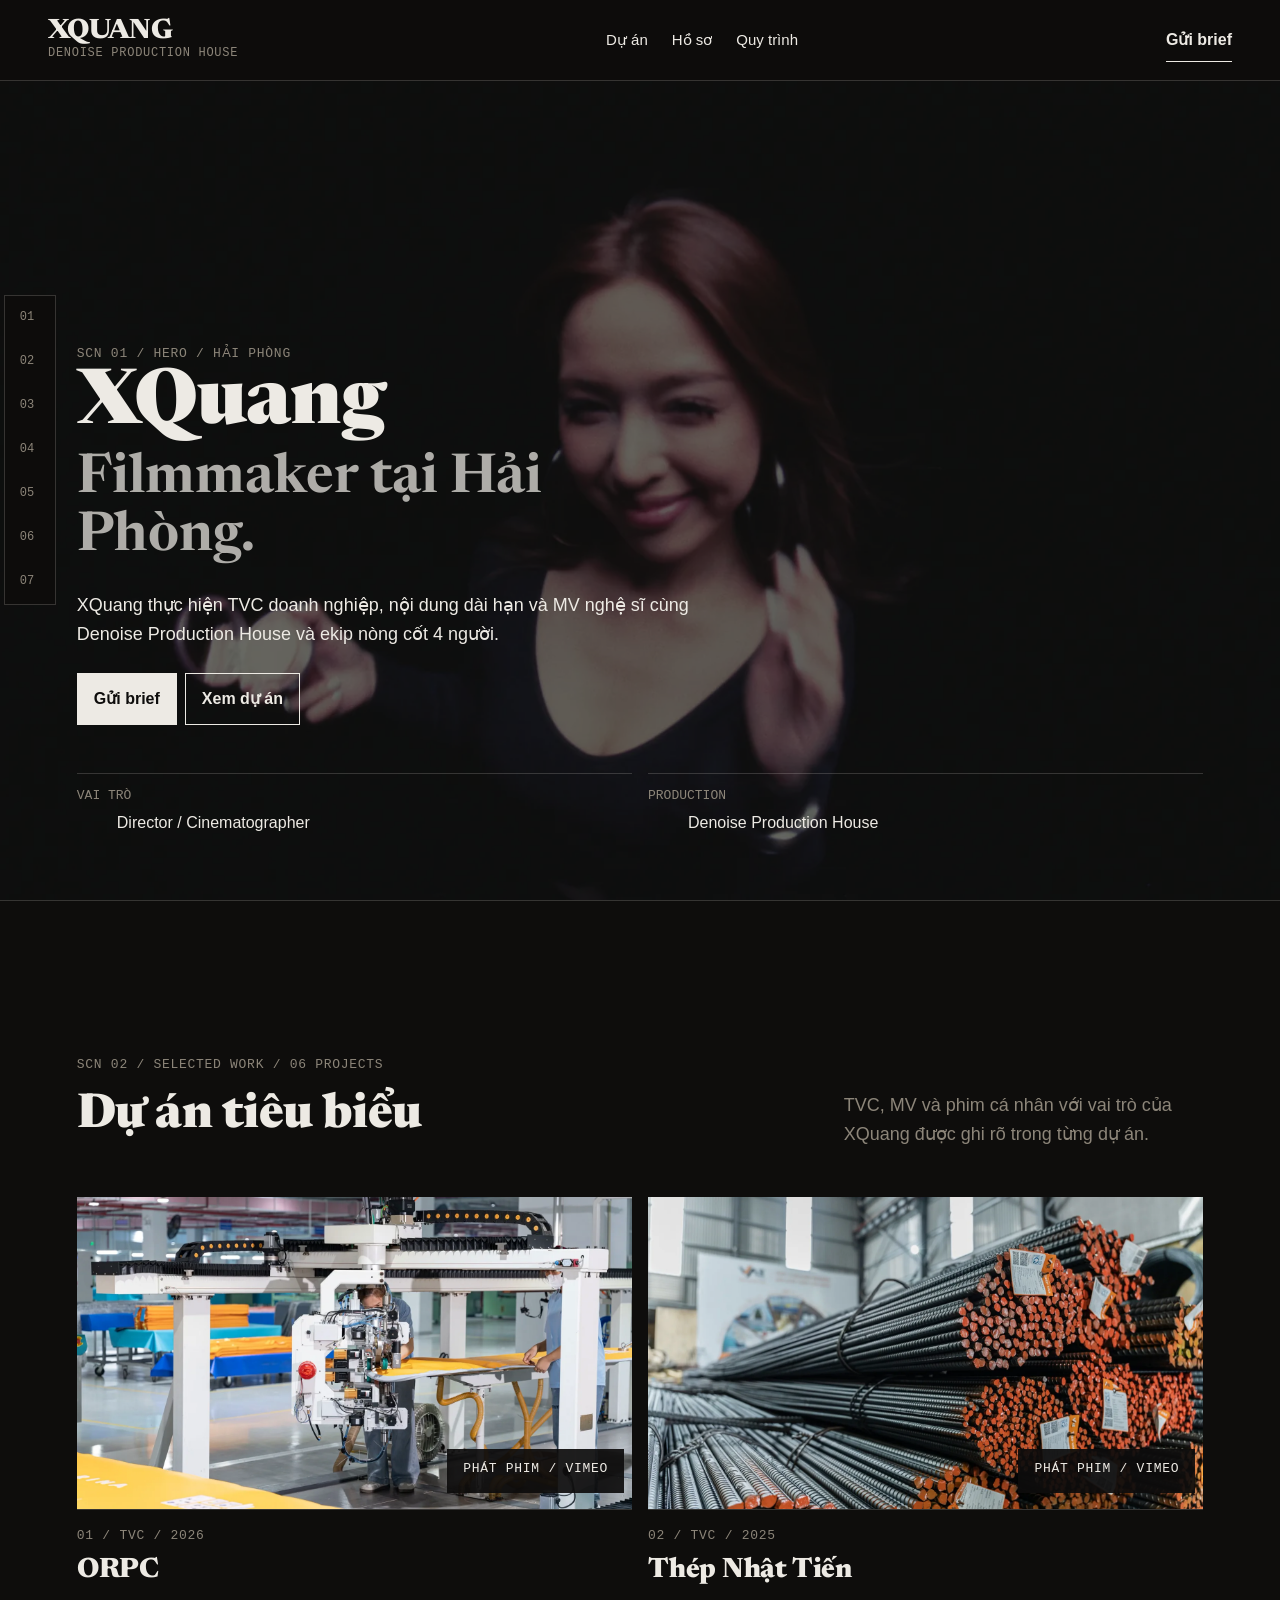
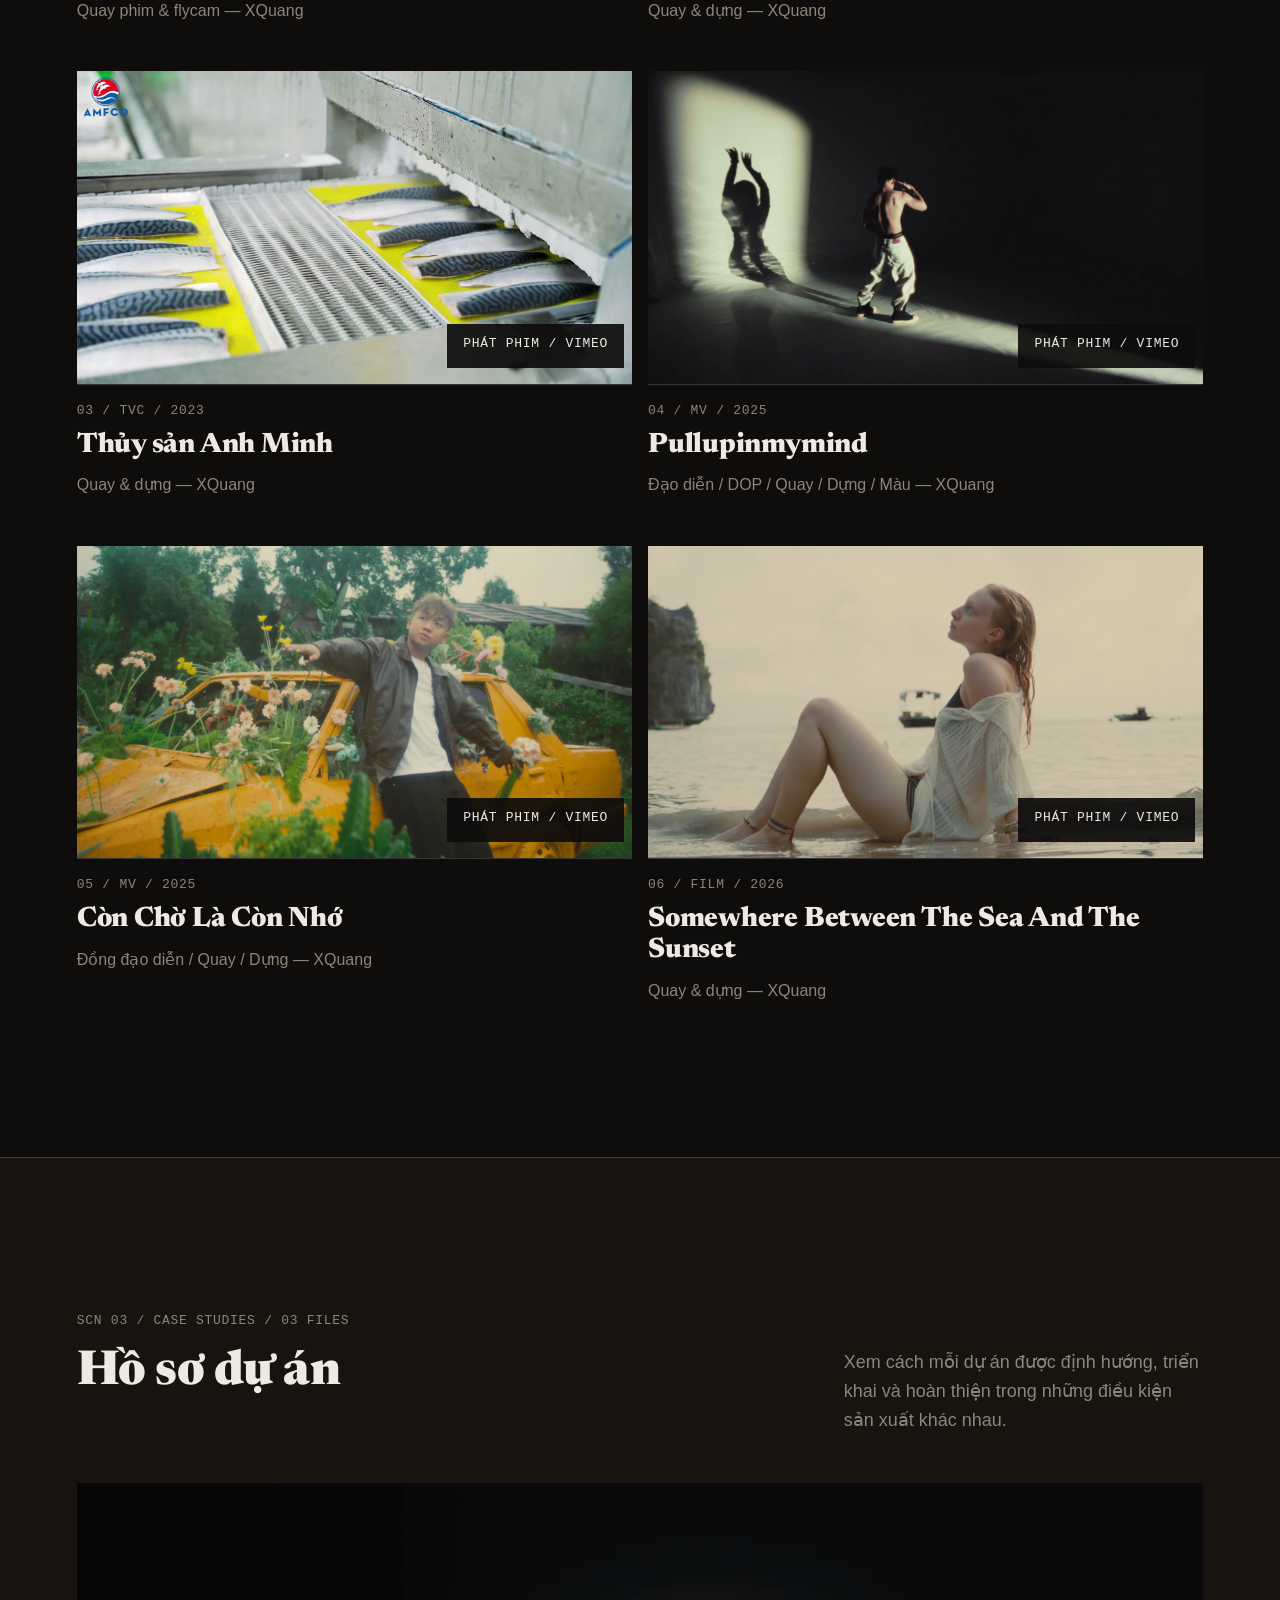
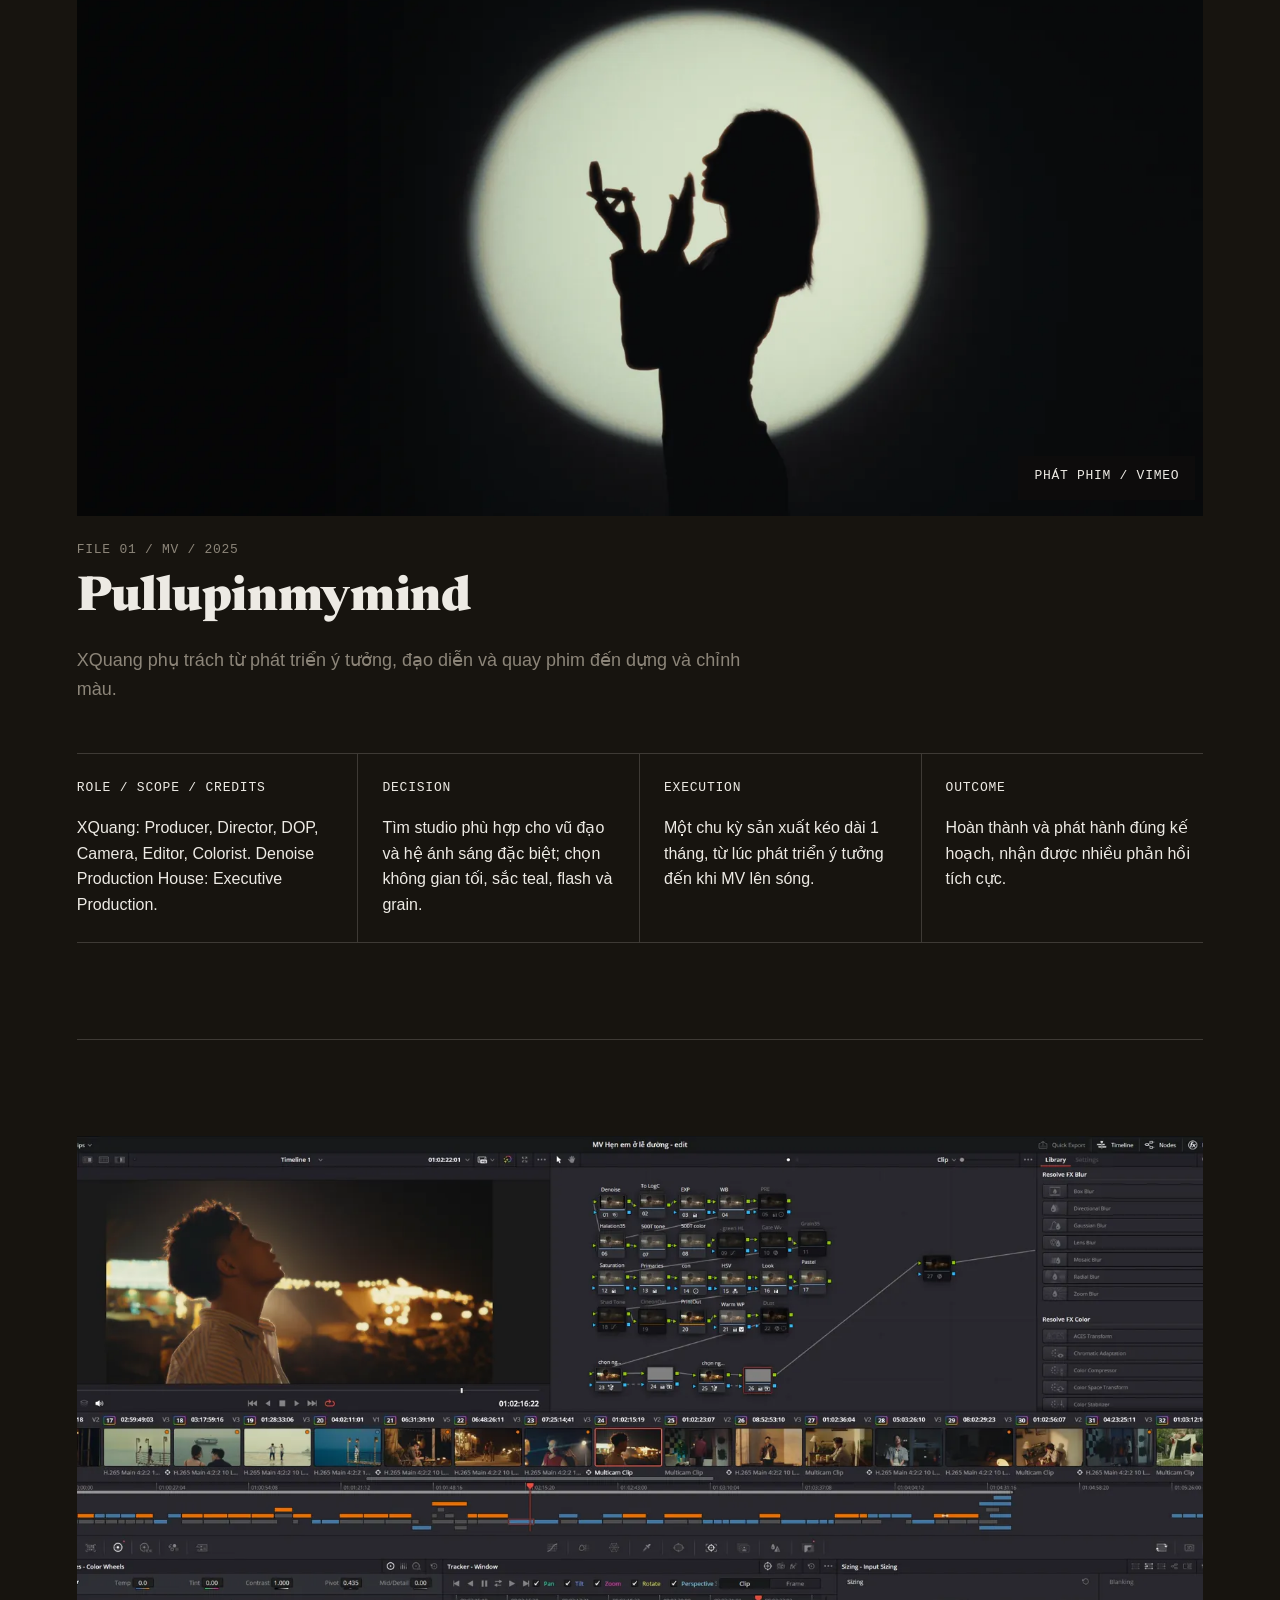
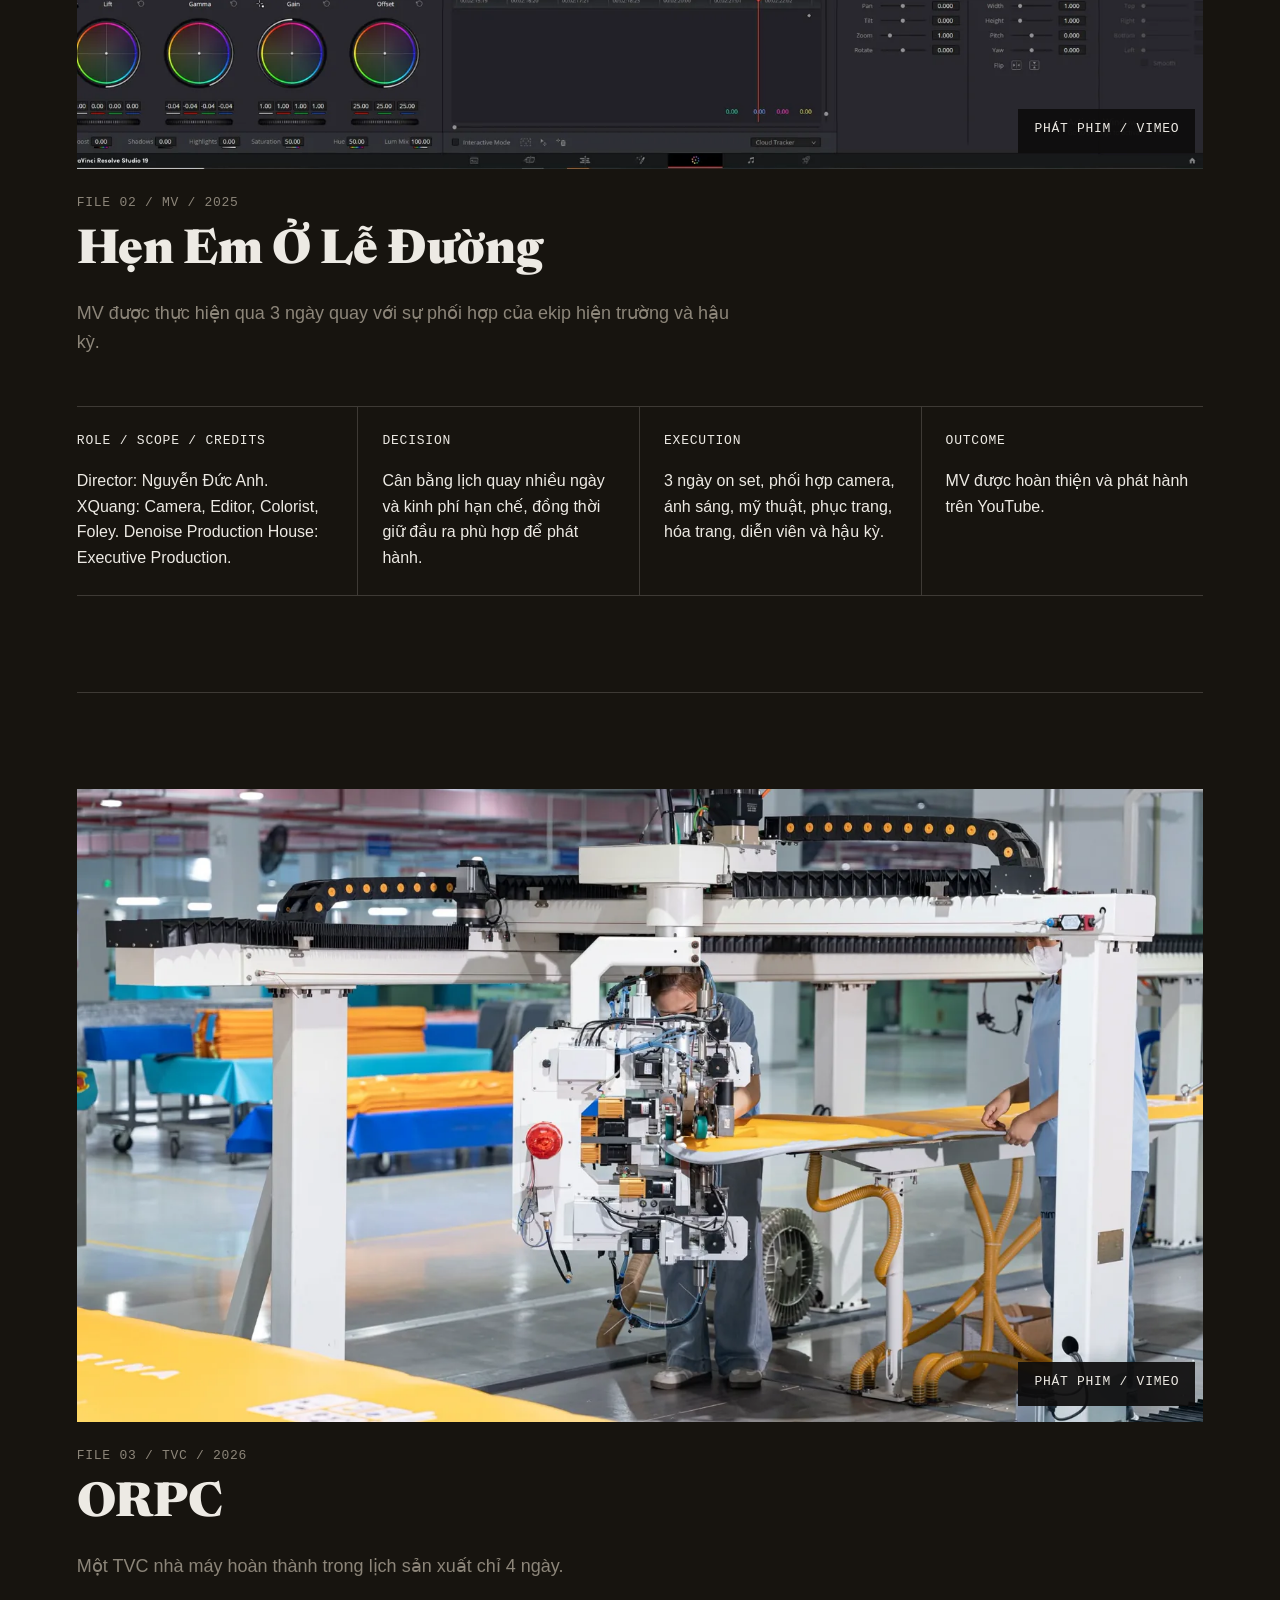
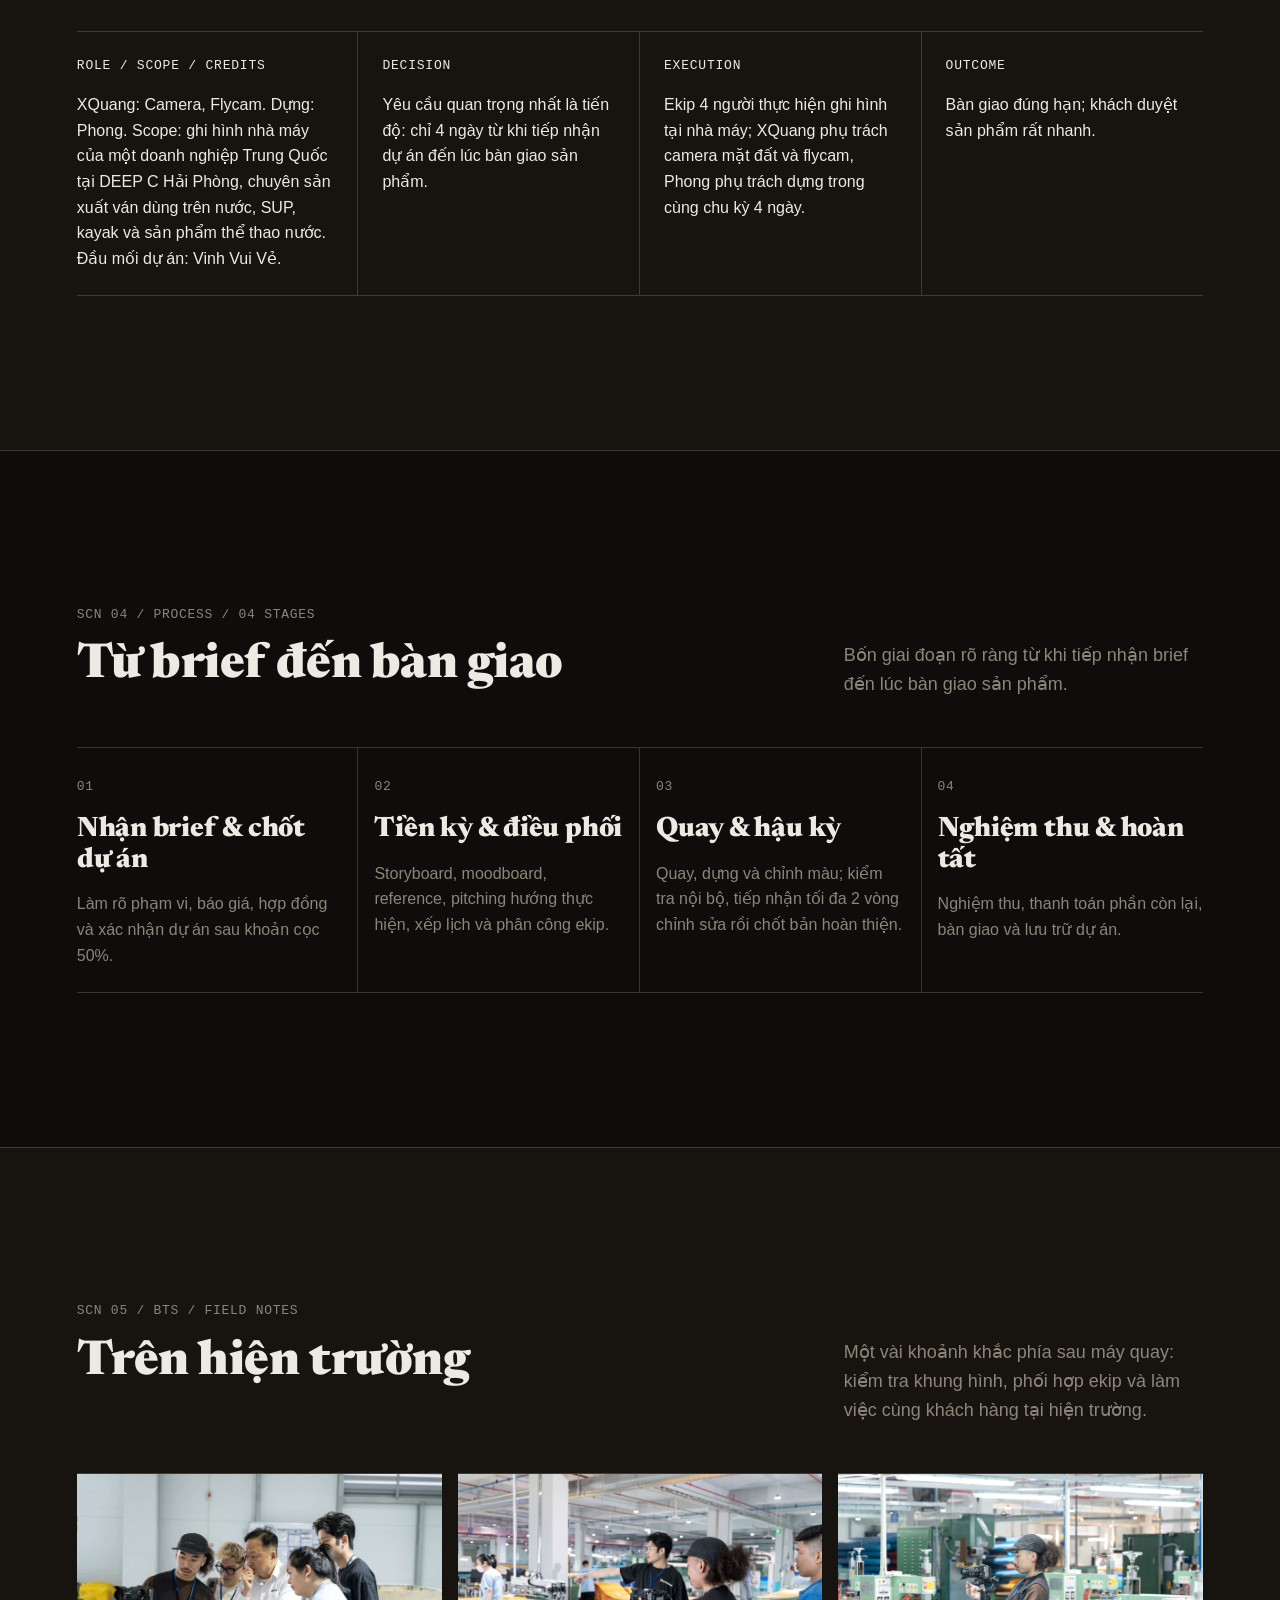
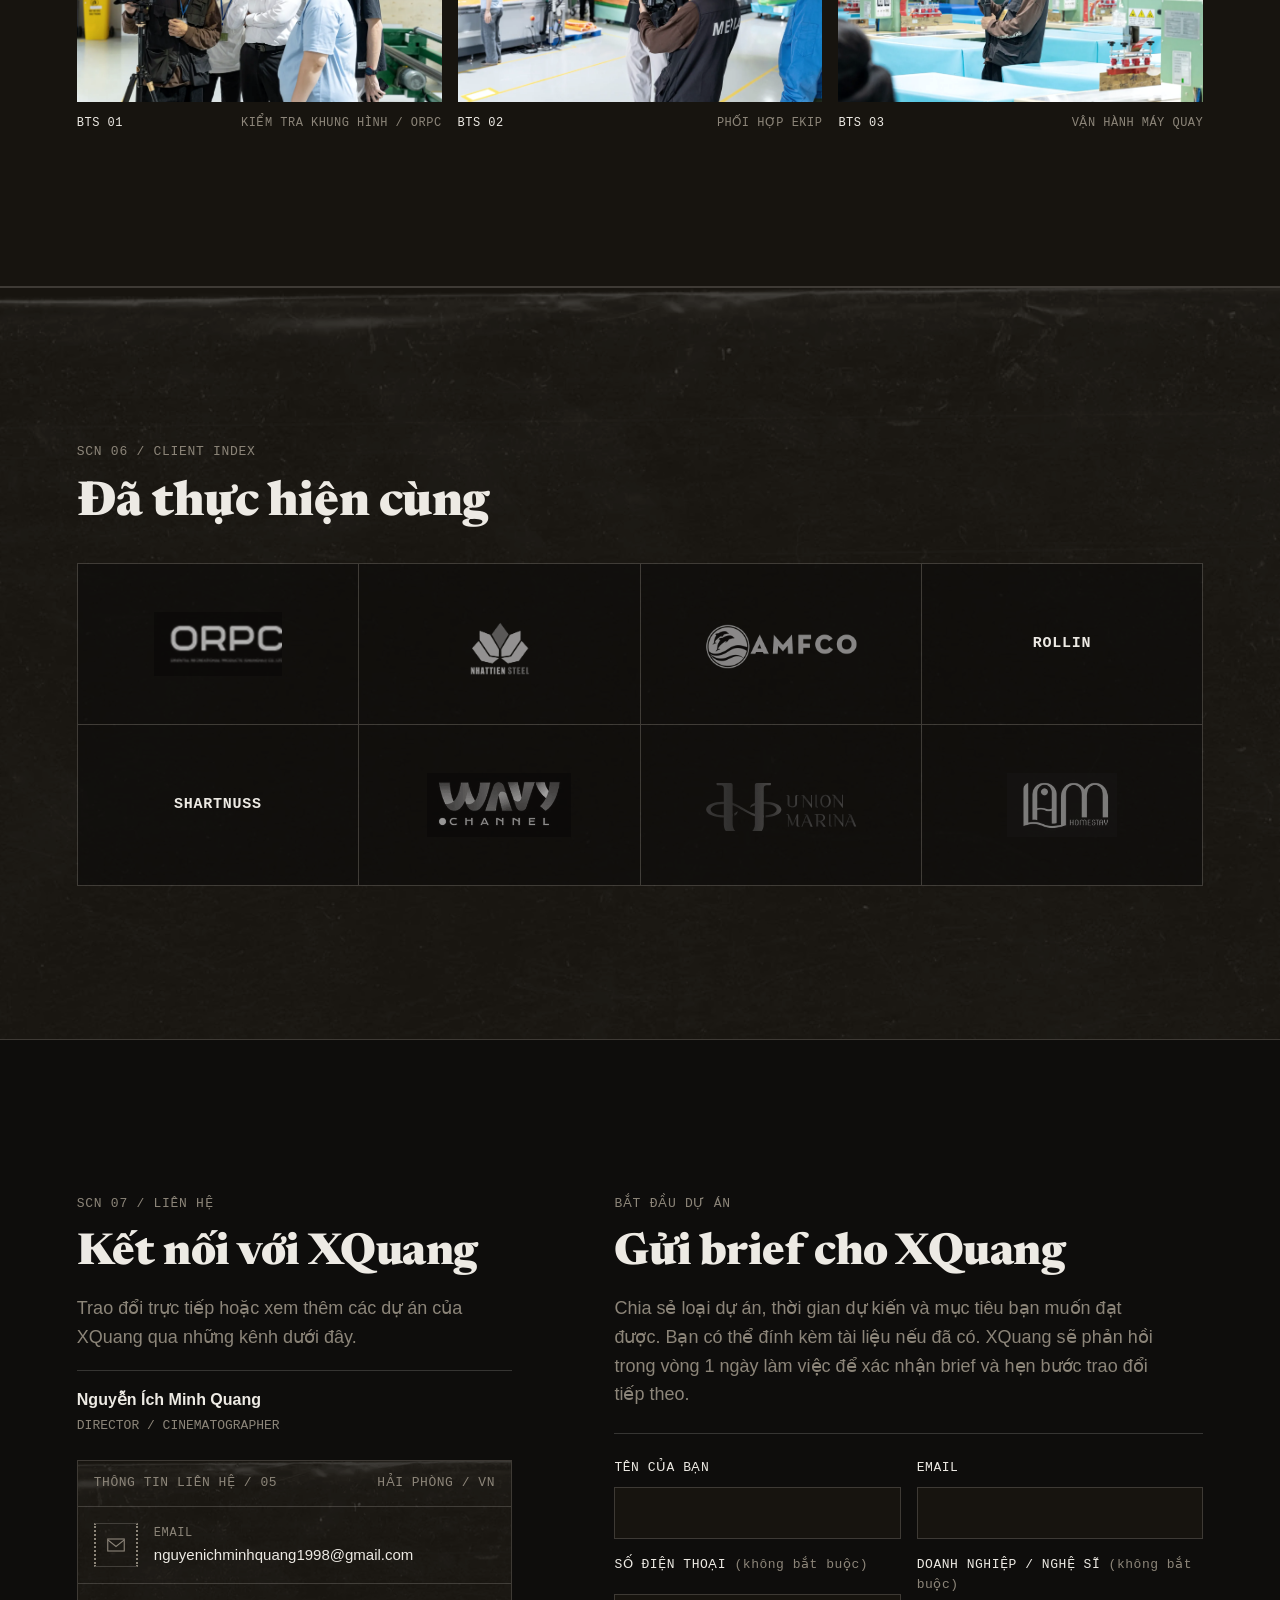
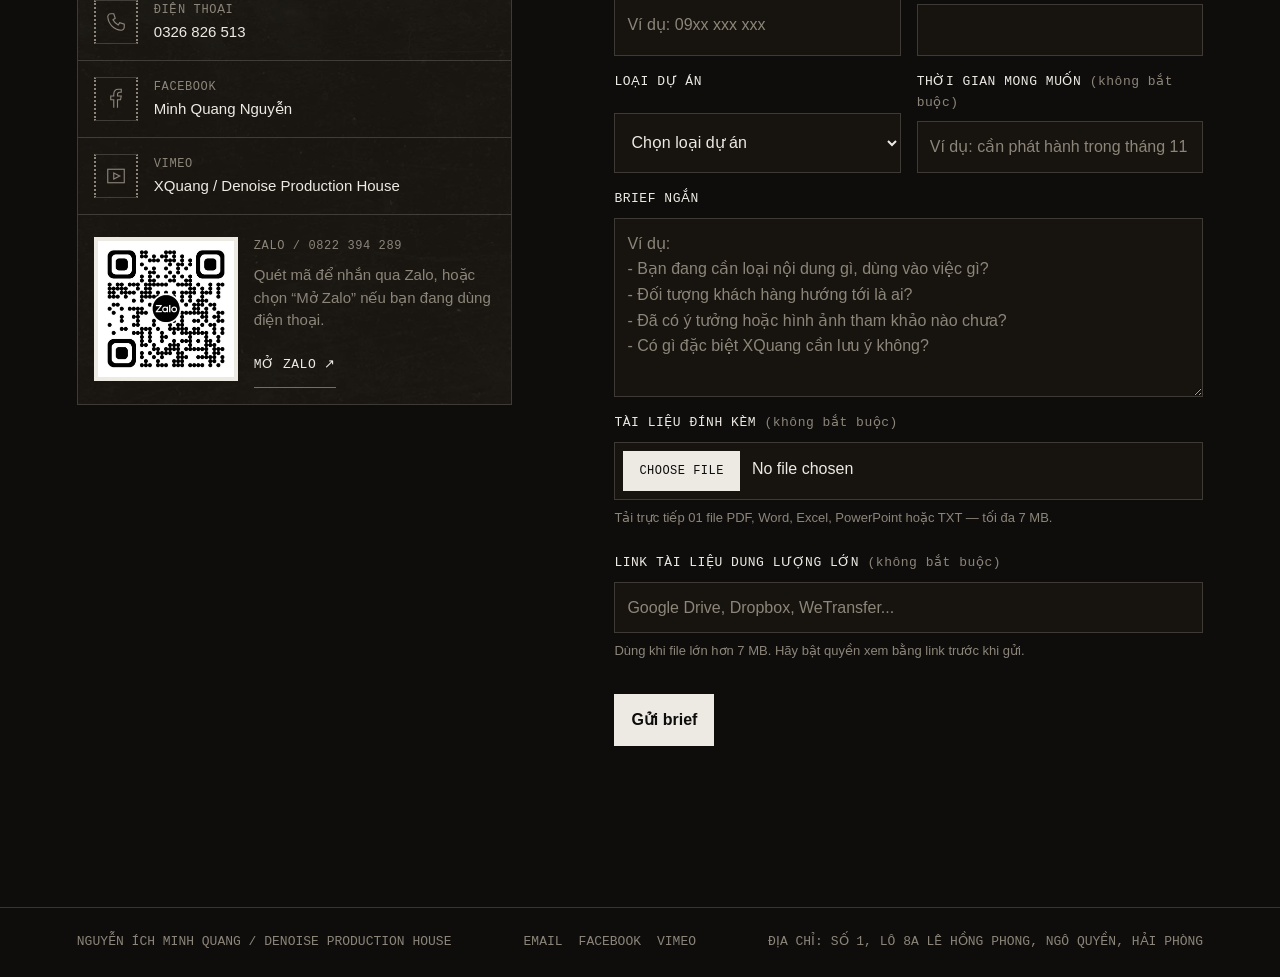
==== commit 6d1e675b: "fix: balance contact/brief headings and add brief textarea placeholder - .brief-section__intro was m" ====
--- a/index.html
+++ b/index.html
@@ -635,7 +635,11 @@
 
             <div class="form-field form-field--wide">
               <label for="message">Brief ngắn</label>
-              <textarea id="message" name="message" rows="6" required></textarea>
+              <textarea id="message" name="message" rows="6" required placeholder="Ví dụ:
+- Bạn đang cần loại nội dung gì, dùng vào việc gì?
+- Đối tượng khách hàng hướng tới là ai?
+- Đã có ý tưởng hoặc hình ảnh tham khảo nào chưa?
+- Có gì đặc biệt XQuang cần lưu ý không?"></textarea>
             </div>
 
             <div class="form-field form-field--wide">
--- a/style.css
+++ b/style.css
@@ -727,6 +727,10 @@
   white-space: nowrap;
 }
 
+.brief-section__intro h2 {
+  margin-top: 1rem;
+}
+
 .brief-section__form-heading h2,
 .brief-section__form-heading p {
   margin-bottom: 0;
@@ -971,7 +975,8 @@
   resize: vertical;
 }
 
-input::placeholder {
+input::placeholder,
+textarea::placeholder {
   color: var(--muted);
 }
 
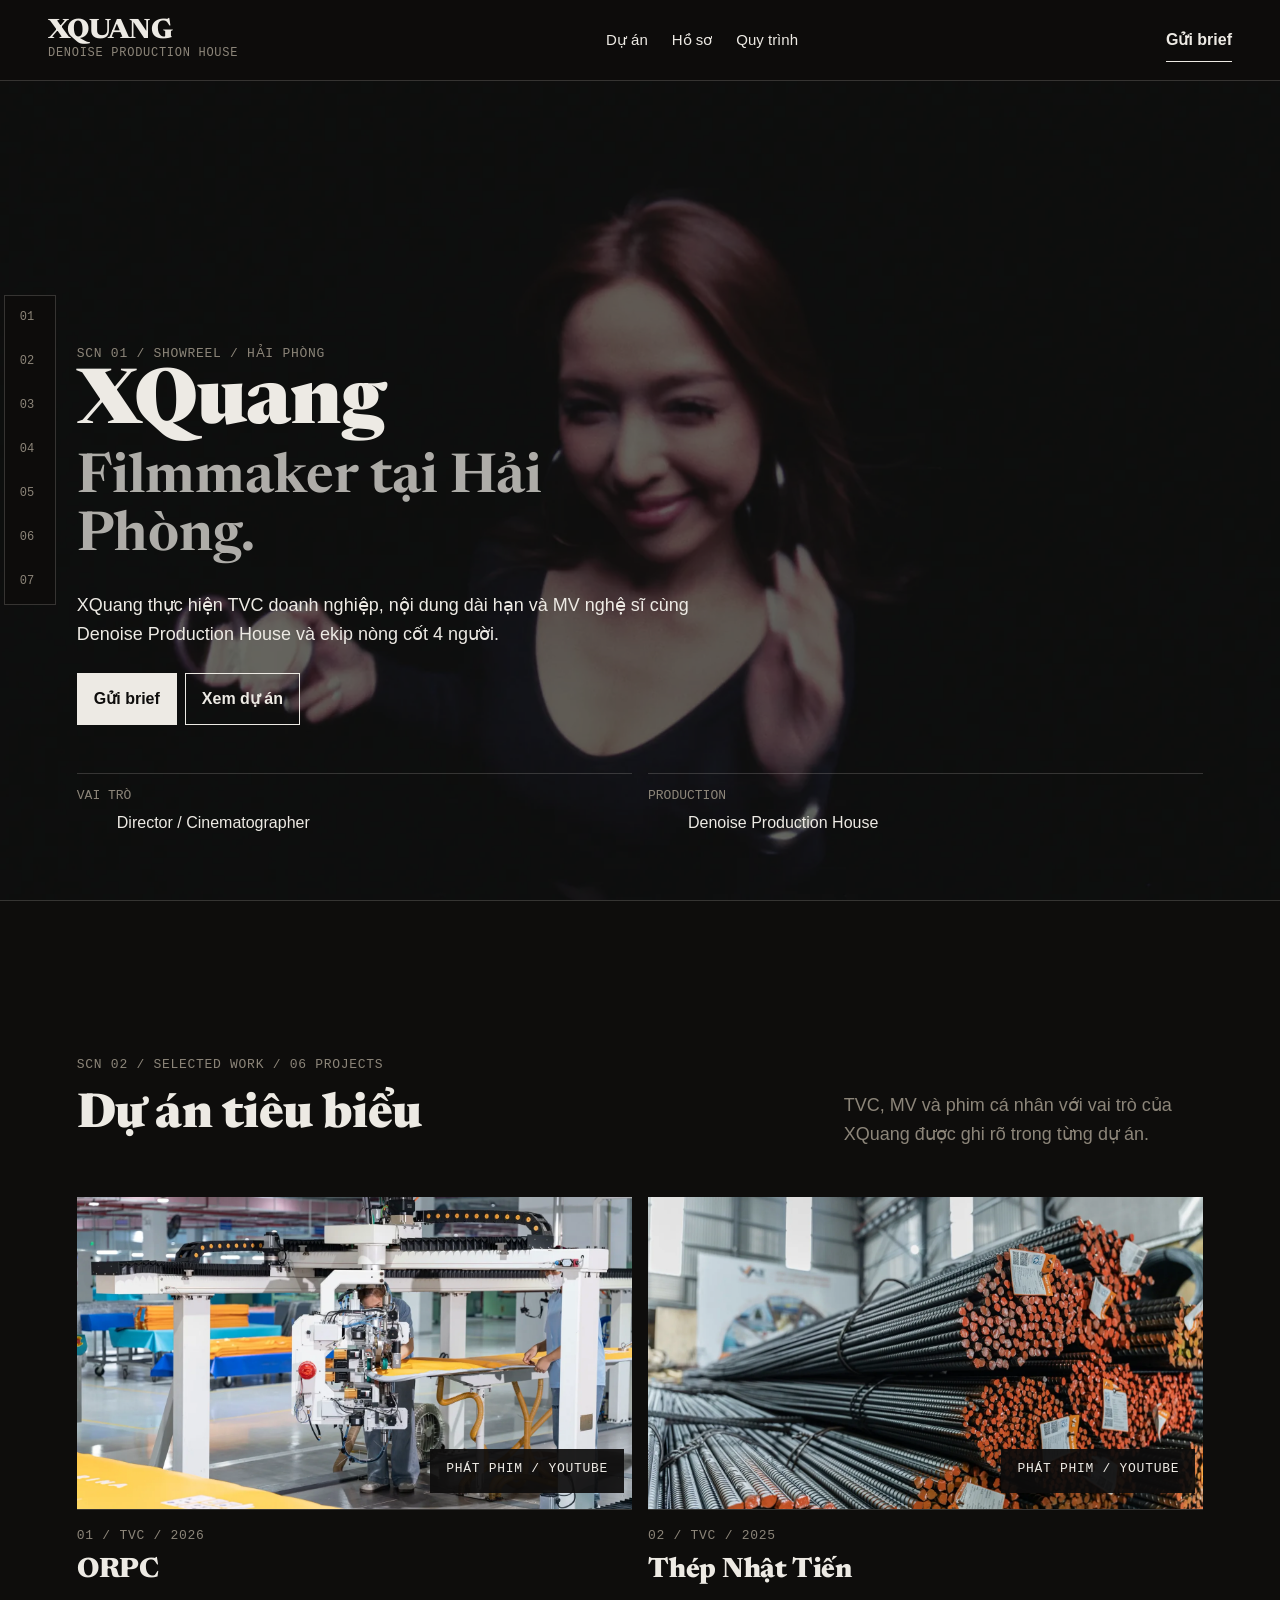
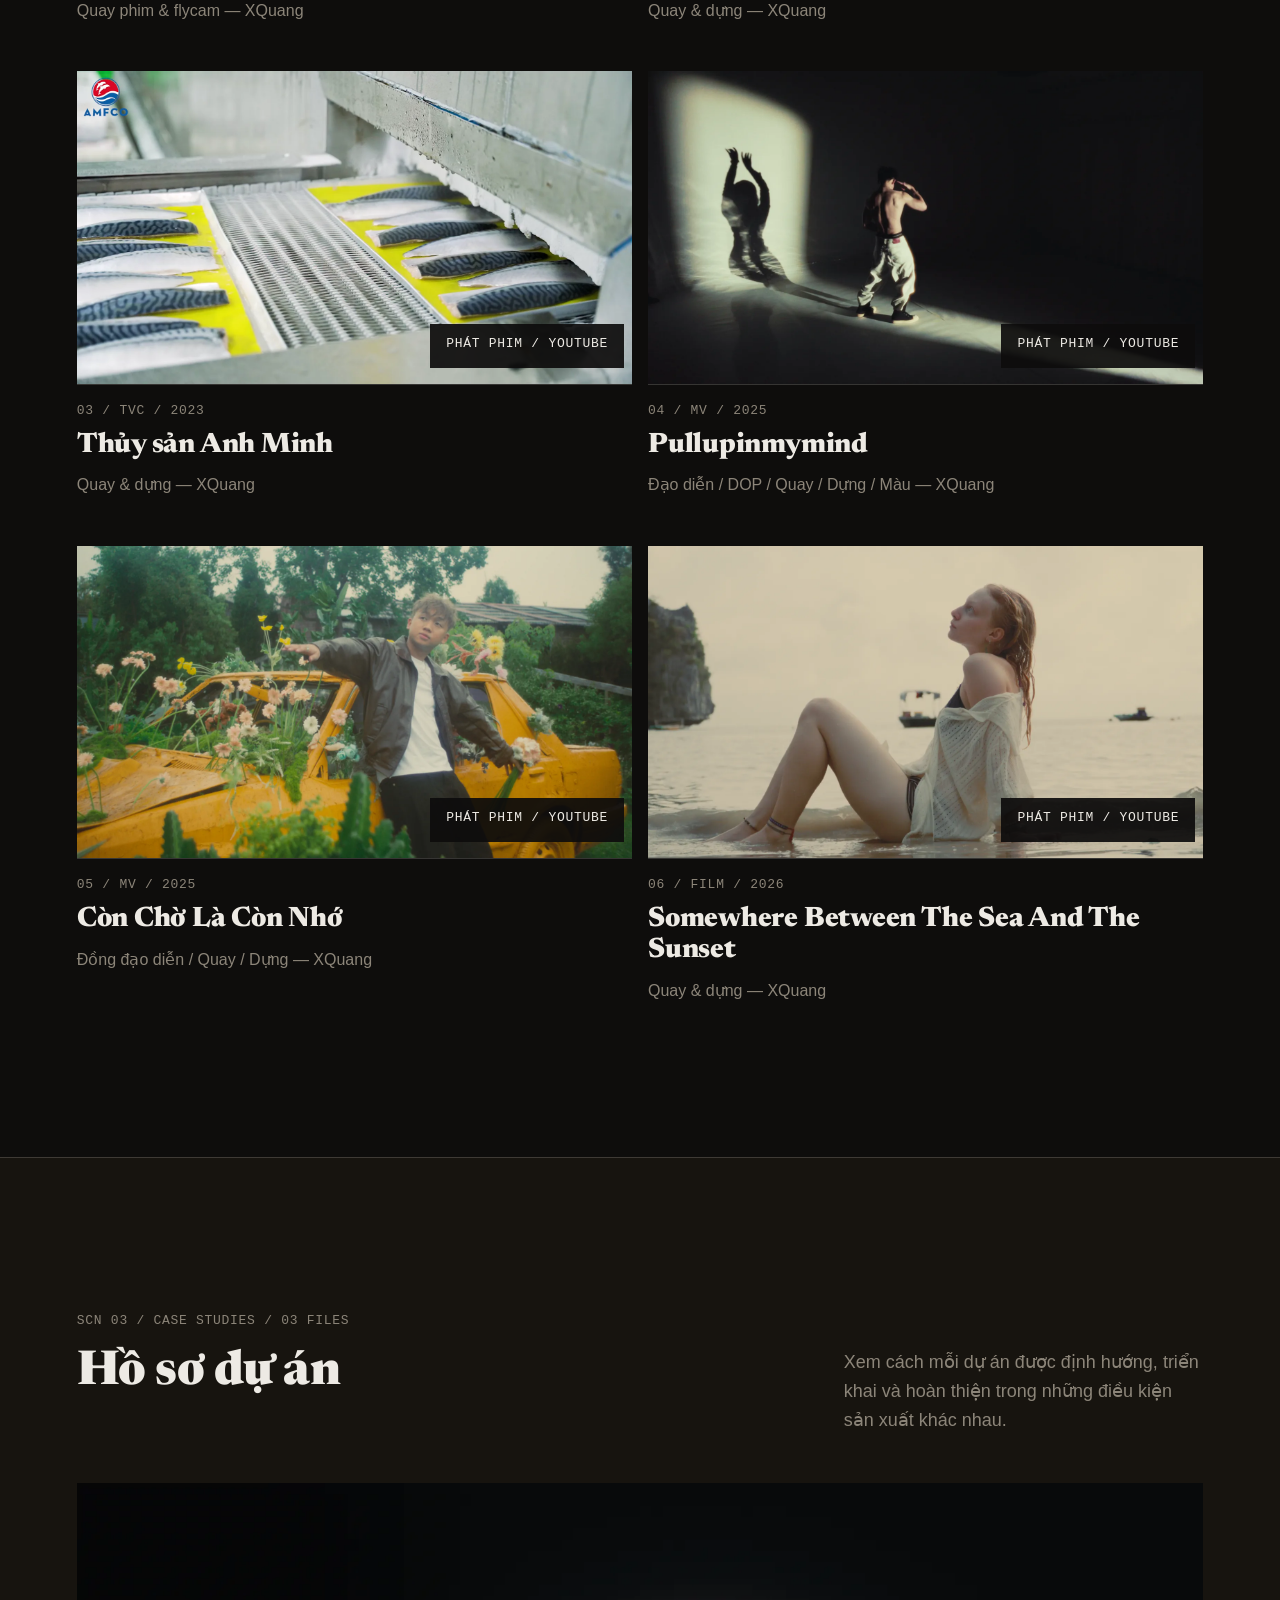
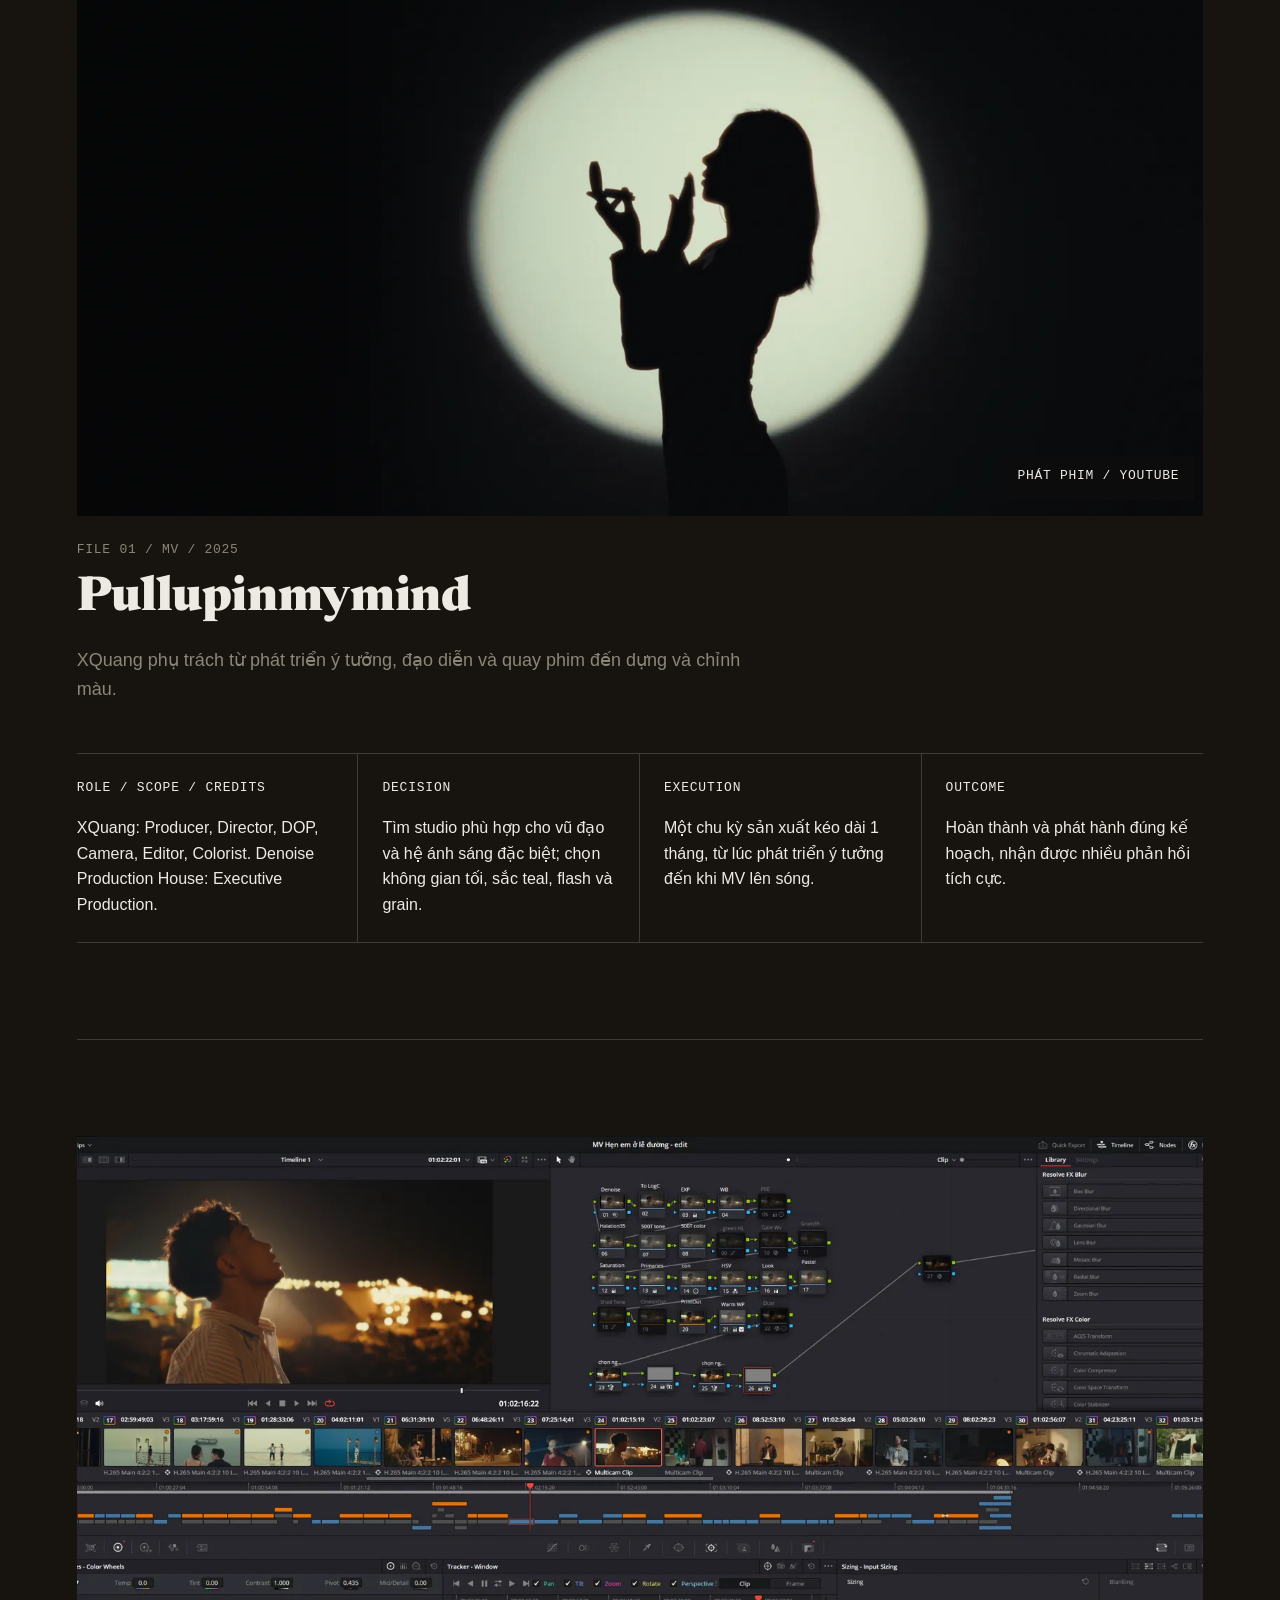
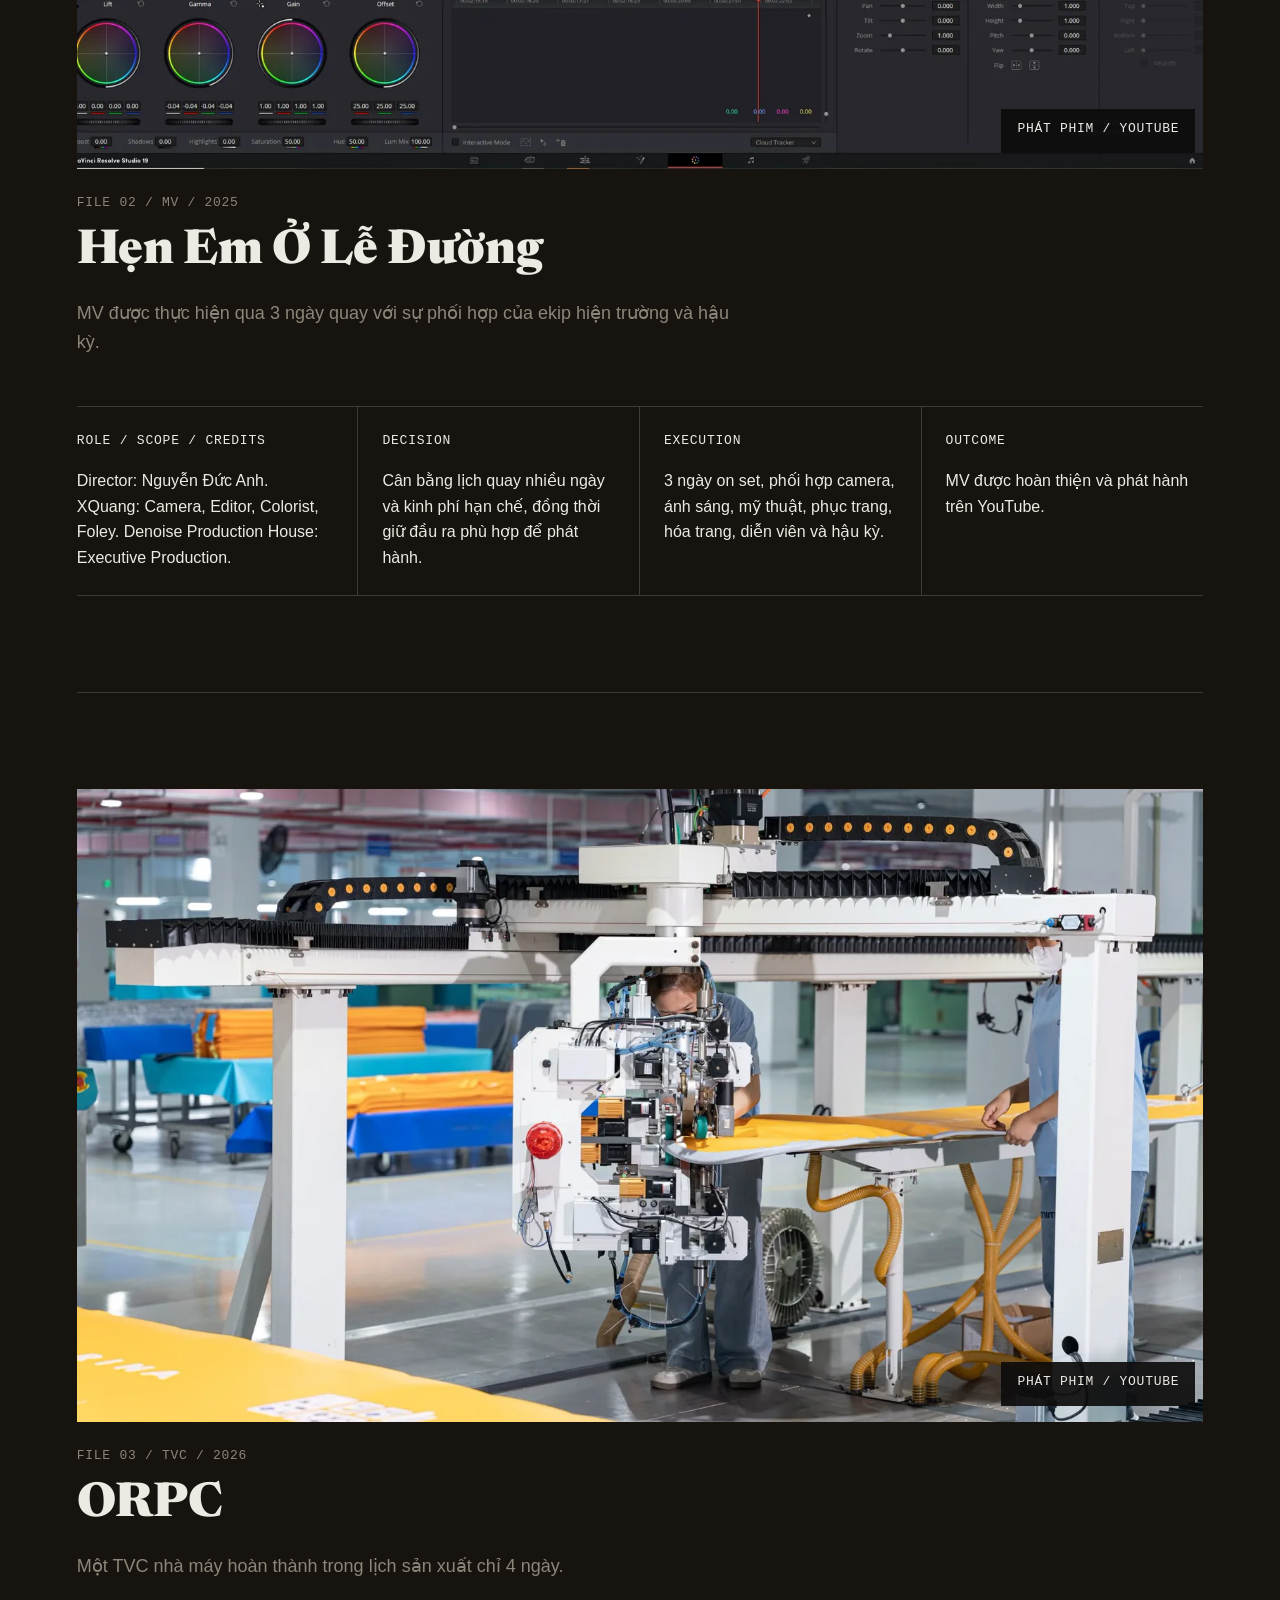
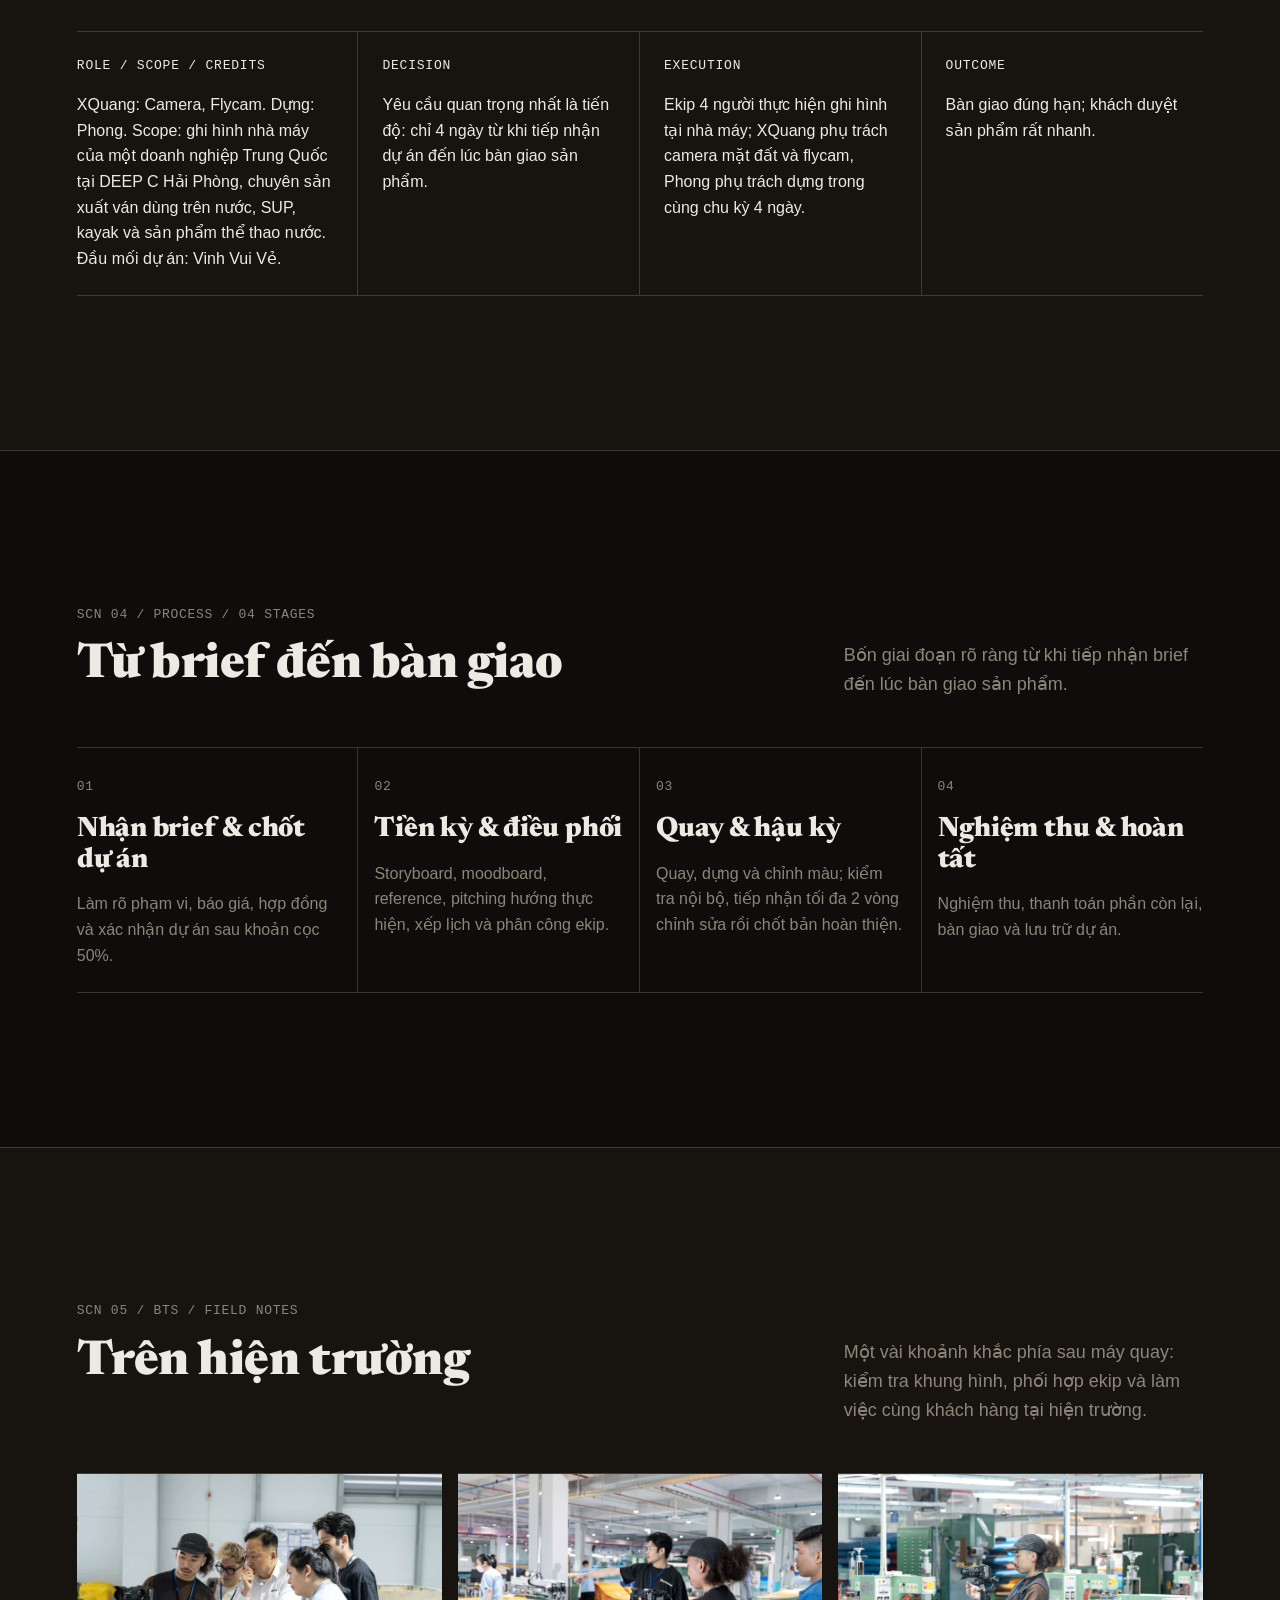
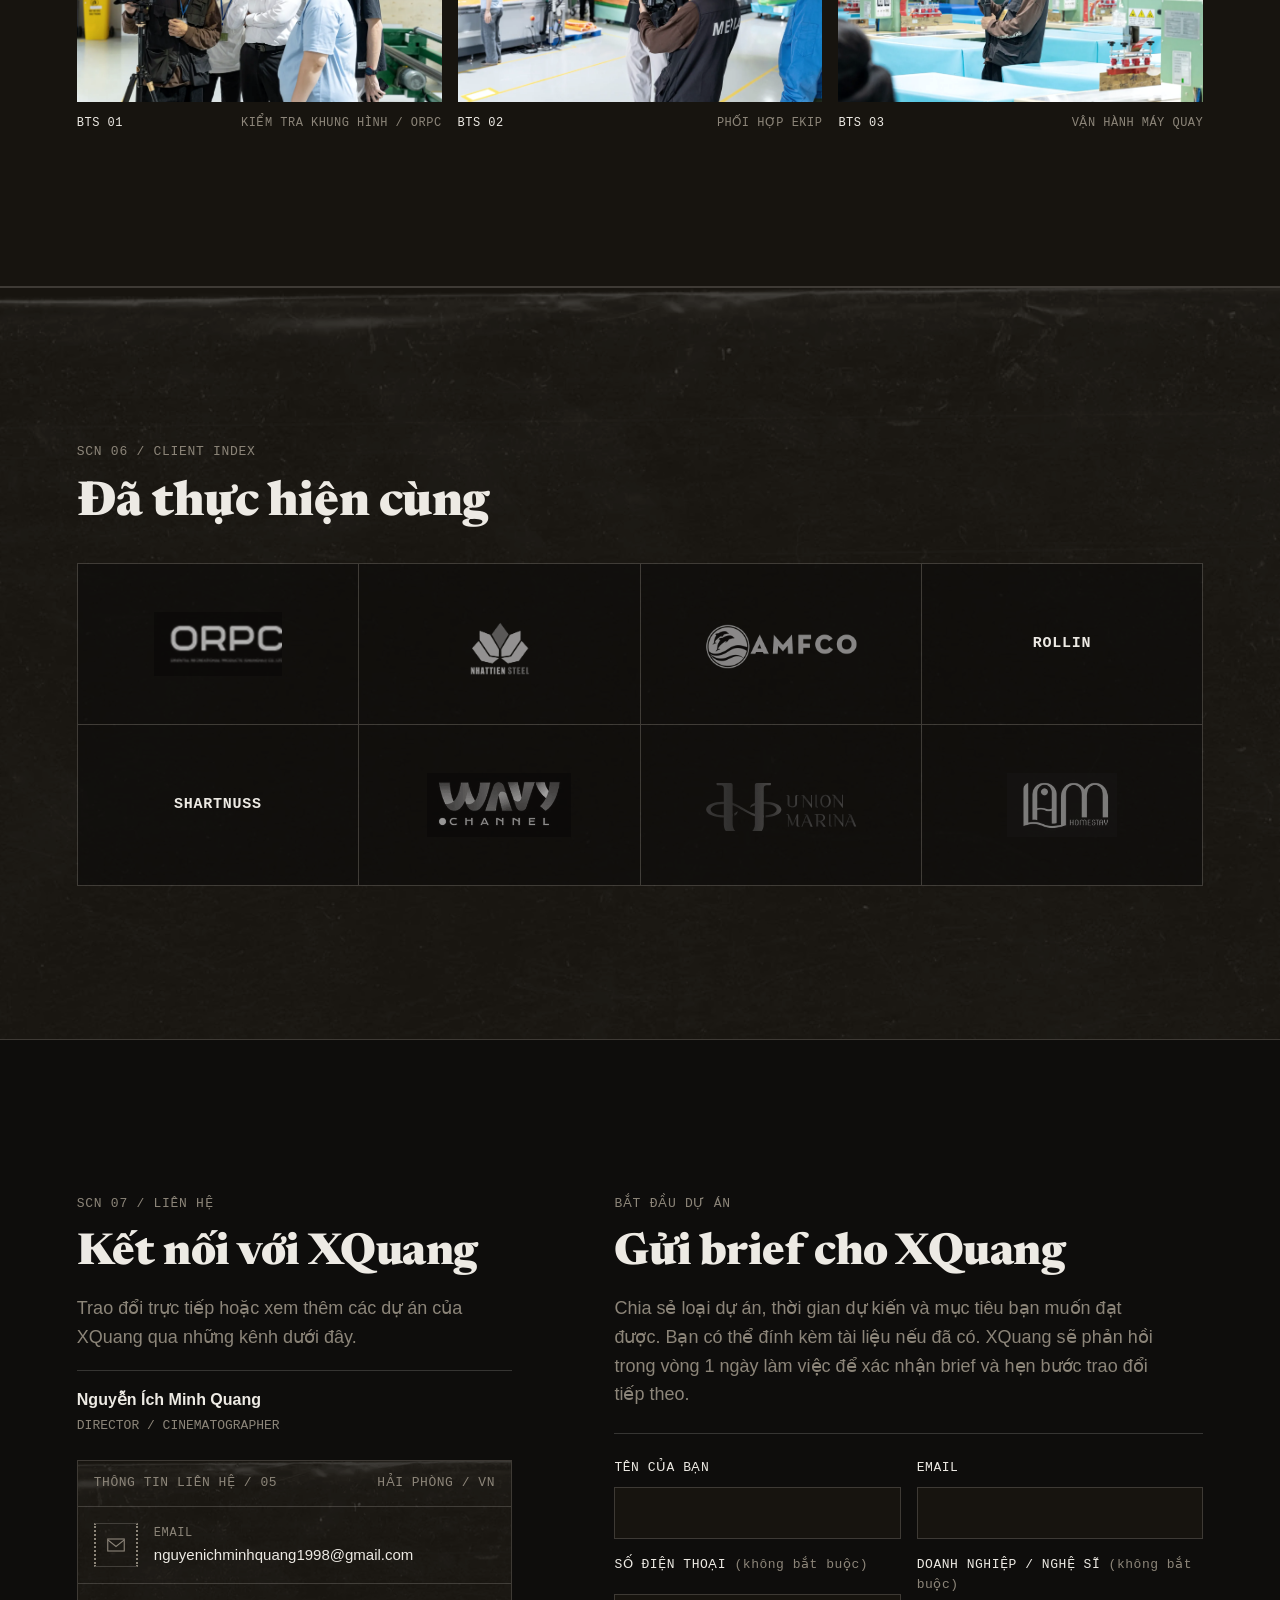
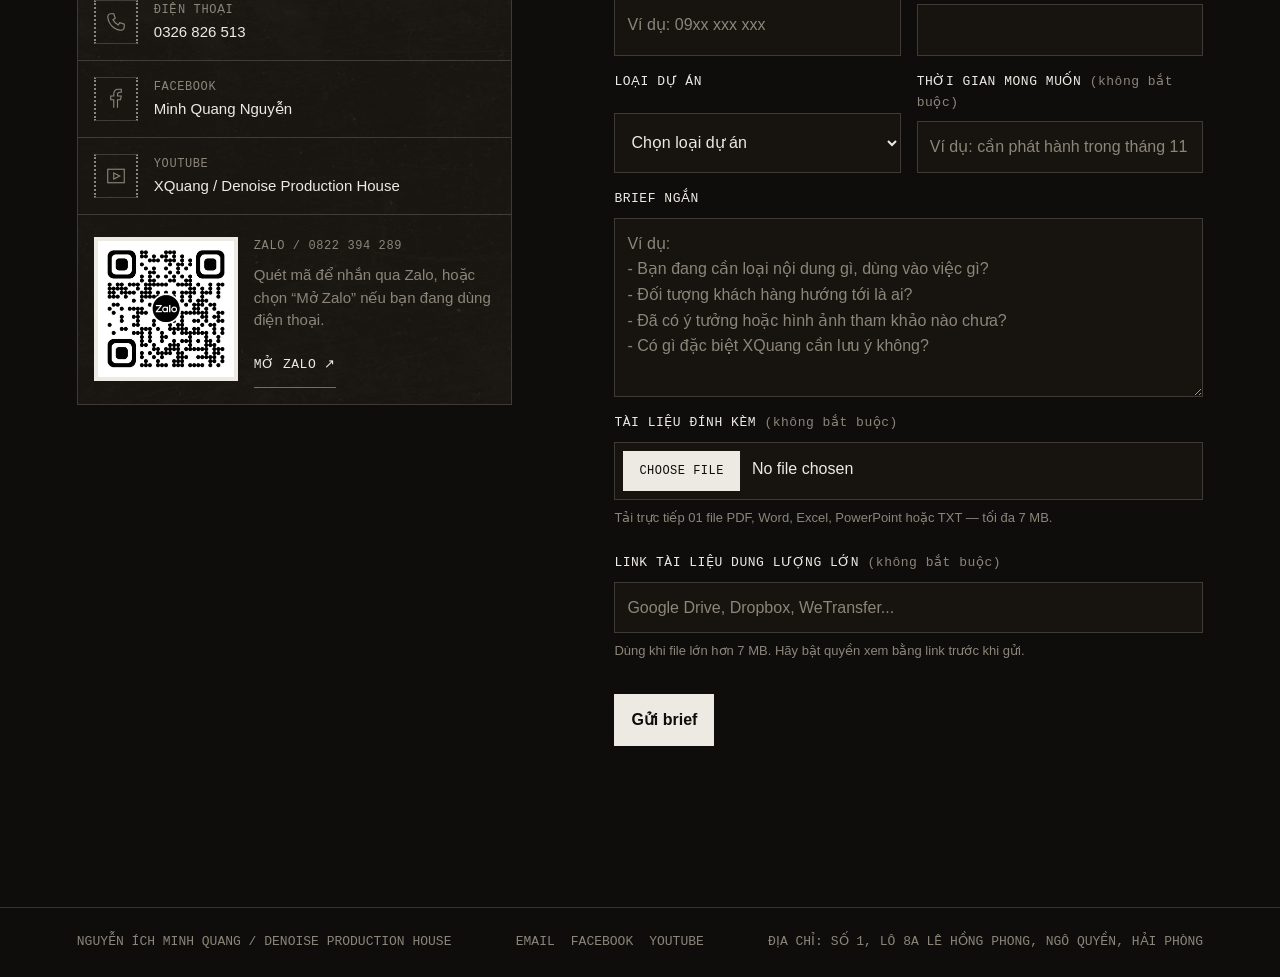
==== commit 91fc1653: "feat: move all video embeds and links from Vimeo to YouTube XQuang's Vimeo account is about to expir" ====
--- a/index.html
+++ b/index.html
@@ -60,7 +60,7 @@
         </div>
 
         <div class="hero__content page-shell">
-          <p class="section-kicker">SCN 01 / HERO / HẢI PHÒNG</p>
+          <p class="section-kicker">SCN 01 / SHOWREEL / HẢI PHÒNG</p>
           <h1 id="hero-title">
             <span class="hero-title__name">XQuang</span>
             <span class="hero-title__descriptor">Filmmaker tại Hải Phòng.</span>
@@ -98,12 +98,12 @@
             <button
               class="project-card__media video-facade"
               type="button"
-              data-vimeo-id="1224514252"
+              data-youtube-id="S1VTem1-NZw"
               data-video-title="ORPC — TVC"
-              aria-label="Phát TVC ORPC trên Vimeo"
+              aria-label="Phát TVC ORPC trên YouTube"
             >
               <img src="assets/images/work-orpc.webp" alt="" width="1600" height="900" loading="lazy" decoding="async">
-              <span class="video-facade__label">Phát phim / Vimeo</span>
+              <span class="video-facade__label">Phát phim / YouTube</span>
             </button>
             <div class="project-card__body">
               <p class="project-card__index">01 / TVC / 2026</p>
@@ -116,12 +116,12 @@
             <button
               class="project-card__media video-facade"
               type="button"
-              data-vimeo-id="1224523376"
+              data-youtube-id="3Lm8Pd5JWVA"
               data-video-title="Thép Nhật Tiến — TVC"
-              aria-label="Phát TVC Thép Nhật Tiến trên Vimeo"
+              aria-label="Phát TVC Thép Nhật Tiến trên YouTube"
             >
               <img src="assets/images/work-thep-nhat-tien.webp" alt="" width="1600" height="900" loading="lazy" decoding="async">
-              <span class="video-facade__label">Phát phim / Vimeo</span>
+              <span class="video-facade__label">Phát phim / YouTube</span>
             </button>
             <div class="project-card__body">
               <p class="project-card__index">02 / TVC / 2025</p>
@@ -134,12 +134,12 @@
             <button
               class="project-card__media video-facade"
               type="button"
-              data-vimeo-id="1224515288"
+              data-youtube-id="9Ov6McDhgJ0"
               data-video-title="Thủy sản Anh Minh — TVC"
-              aria-label="Phát TVC Thủy sản Anh Minh trên Vimeo"
+              aria-label="Phát TVC Thủy sản Anh Minh trên YouTube"
             >
               <img src="assets/images/work-thuy-san-anh-minh.webp" alt="" width="1600" height="900" loading="lazy" decoding="async">
-              <span class="video-facade__label">Phát phim / Vimeo</span>
+              <span class="video-facade__label">Phát phim / YouTube</span>
             </button>
             <div class="project-card__body">
               <p class="project-card__index">03 / TVC / 2023</p>
@@ -152,12 +152,12 @@
             <button
               class="project-card__media video-facade"
               type="button"
-              data-vimeo-id="1224498861"
+              data-youtube-id="EIOZcO9POg4"
               data-video-title="Pullupinmymind"
-              aria-label="Phát MV Pullupinmymind trên Vimeo"
+              aria-label="Phát MV Pullupinmymind trên YouTube"
             >
               <img src="assets/images/work-pullupinmymind.webp" alt="" width="1600" height="900" loading="lazy" decoding="async">
-              <span class="video-facade__label">Phát phim / Vimeo</span>
+              <span class="video-facade__label">Phát phim / YouTube</span>
             </button>
             <div class="project-card__body">
               <p class="project-card__index">04 / MV / 2025</p>
@@ -170,12 +170,12 @@
             <button
               class="project-card__media video-facade"
               type="button"
-              data-vimeo-id="1224505164"
+              data-youtube-id="loGFcXVQLhs"
               data-video-title="Còn Chờ Là Còn Nhớ — MV"
-              aria-label="Phát MV Còn Chờ Là Còn Nhớ trên Vimeo"
+              aria-label="Phát MV Còn Chờ Là Còn Nhớ trên YouTube"
             >
               <img src="assets/images/work-con-cho-la-con-nho.webp" alt="" width="1600" height="900" loading="lazy" decoding="async">
-              <span class="video-facade__label">Phát phim / Vimeo</span>
+              <span class="video-facade__label">Phát phim / YouTube</span>
             </button>
             <div class="project-card__body">
               <p class="project-card__index">05 / MV / 2025</p>
@@ -188,12 +188,12 @@
             <button
               class="project-card__media video-facade"
               type="button"
-              data-vimeo-id="1224508727"
+              data-youtube-id="Vv86c2cxzPI"
               data-video-title="Somewhere Between The Sea And The Sunset"
-              aria-label="Phát phim Somewhere Between The Sea And The Sunset trên Vimeo"
+              aria-label="Phát phim Somewhere Between The Sea And The Sunset trên YouTube"
             >
               <img src="assets/images/work-somewhere-between-sea-sunset.webp" alt="" width="1600" height="900" loading="lazy" decoding="async">
-              <span class="video-facade__label">Phát phim / Vimeo</span>
+              <span class="video-facade__label">Phát phim / YouTube</span>
             </button>
             <div class="project-card__body">
               <p class="project-card__index">06 / FILM / 2026</p>
@@ -219,12 +219,12 @@
             <button
               class="case-study__media video-facade"
               type="button"
-              data-vimeo-id="1224498861"
+              data-youtube-id="EIOZcO9POg4"
               data-video-title="Pullupinmymind — case study"
-              aria-label="Phát case study Pullupinmymind trên Vimeo"
+              aria-label="Phát case study Pullupinmymind trên YouTube"
             >
               <img src="assets/images/case-pullupinmymind.webp" alt="" width="1600" height="900" loading="lazy" decoding="async">
-              <span class="video-facade__label">Phát phim / Vimeo</span>
+              <span class="video-facade__label">Phát phim / YouTube</span>
             </button>
             <header class="case-study__header">
               <p class="project-card__index">FILE 01 / MV / 2025</p>
@@ -255,12 +255,12 @@
             <button
               class="case-study__media video-facade"
               type="button"
-              data-vimeo-id="1224505663"
+              data-youtube-id="I0dLCjOc4Ho"
               data-video-title="Hẹn Em Ở Lễ Đường — case study"
-              aria-label="Phát case study Hẹn Em Ở Lễ Đường trên Vimeo"
+              aria-label="Phát case study Hẹn Em Ở Lễ Đường trên YouTube"
             >
               <img src="assets/images/case-hen-em-o-le-duong.webp" alt="" width="1600" height="900" loading="lazy" decoding="async">
-              <span class="video-facade__label">Phát phim / Vimeo</span>
+              <span class="video-facade__label">Phát phim / YouTube</span>
             </button>
             <header class="case-study__header">
               <p class="project-card__index">FILE 02 / MV / 2025</p>
@@ -291,12 +291,12 @@
             <button
               class="case-study__media video-facade"
               type="button"
-              data-vimeo-id="1224514252"
+              data-youtube-id="S1VTem1-NZw"
               data-video-title="ORPC — case study"
-              aria-label="Phát case study ORPC trên Vimeo"
+              aria-label="Phát case study ORPC trên YouTube"
             >
               <img src="assets/images/work-orpc.webp" alt="" width="1600" height="900" loading="lazy" decoding="async">
-              <span class="video-facade__label">Phát phim / Vimeo</span>
+              <span class="video-facade__label">Phát phim / YouTube</span>
             </button>
             <header class="case-study__header">
               <p class="project-card__index">FILE 03 / TVC / 2026</p>
@@ -449,10 +449,10 @@
               </a>
             </li>
             <li>
-              <a class="client-tile" href="https://vimeo.com/1224502000" target="_blank" rel="noreferrer" aria-label="Xem MV Tết Về Hải Phòng của Wavy Channel trên Vimeo">
+              <a class="client-tile" href="https://www.youtube.com/watch?v=N5tc6fiYvao" target="_blank" rel="noreferrer" aria-label="Xem MV Tết Về Hải Phòng của Wavy Channel trên YouTube">
                 <img class="client-tile__project client-tile__project--wavy" src="assets/images/client-wavy.webp" alt="" width="1600" height="900" loading="lazy" decoding="async">
                 <img class="client-grid__image" src="assets/logos/client-wavy.webp" alt="" width="540" height="240" loading="lazy" decoding="async">
-                <span class="client-tile__action">Xem Vimeo / 2026</span>
+                <span class="client-tile__action">Xem YouTube / 2026</span>
               </a>
             </li>
             <li>
@@ -533,7 +533,7 @@
                 </a>
               </li>
               <li>
-                <a class="contact-link" href="https://vimeo.com/user40282194" target="_blank" rel="noreferrer">
+                <a class="contact-link" href="https://www.youtube.com/@nguyenichminhquang2143" target="_blank" rel="noreferrer">
                   <span class="contact-icon" aria-hidden="true">
                     <svg viewBox="0 0 32 32" focusable="false">
                       <rect x="5" y="7" width="22" height="18"></rect>
@@ -541,7 +541,7 @@
                     </svg>
                   </span>
                   <span class="contact-link__copy">
-                    <span class="contact-link__label">Vimeo</span>
+                    <span class="contact-link__label">YouTube</span>
                     <span class="contact-link__value">XQuang / Denoise Production House</span>
                   </span>
                 </a>
@@ -695,7 +695,7 @@
         <nav class="site-footer__links" aria-label="Liên hệ nhanh">
           <a href="mailto:nguyenichminhquang1998@gmail.com">Email</a>
           <a href="https://www.facebook.com/minhquang.nguyen.1675/" target="_blank" rel="noreferrer">Facebook</a>
-          <a href="https://vimeo.com/user40282194" target="_blank" rel="noreferrer">Vimeo</a>
+          <a href="https://www.youtube.com/@nguyenichminhquang2143" target="_blank" rel="noreferrer">YouTube</a>
         </nav>
         <p class="site-footer__address">Địa chỉ: Số 1, lô 8A Lê Hồng Phong, Ngô Quyền, Hải Phòng</p>
       </div>
